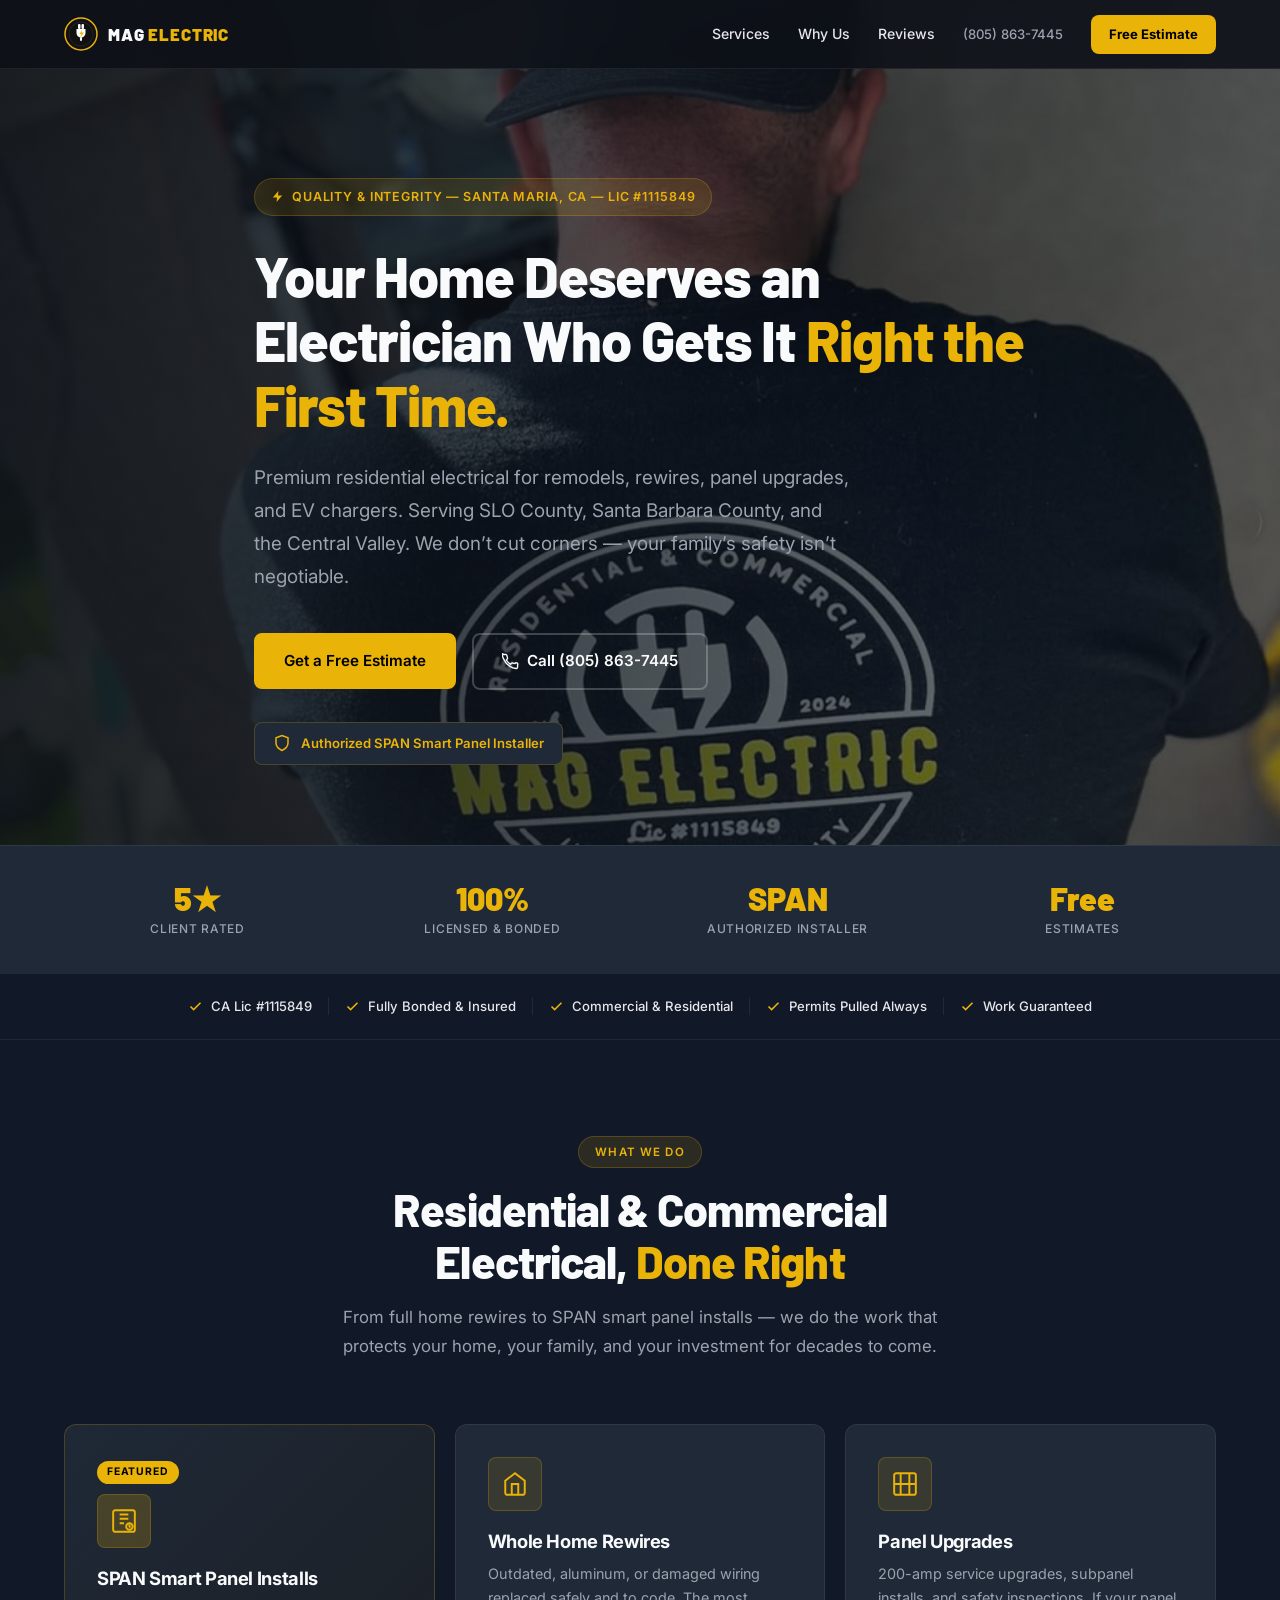
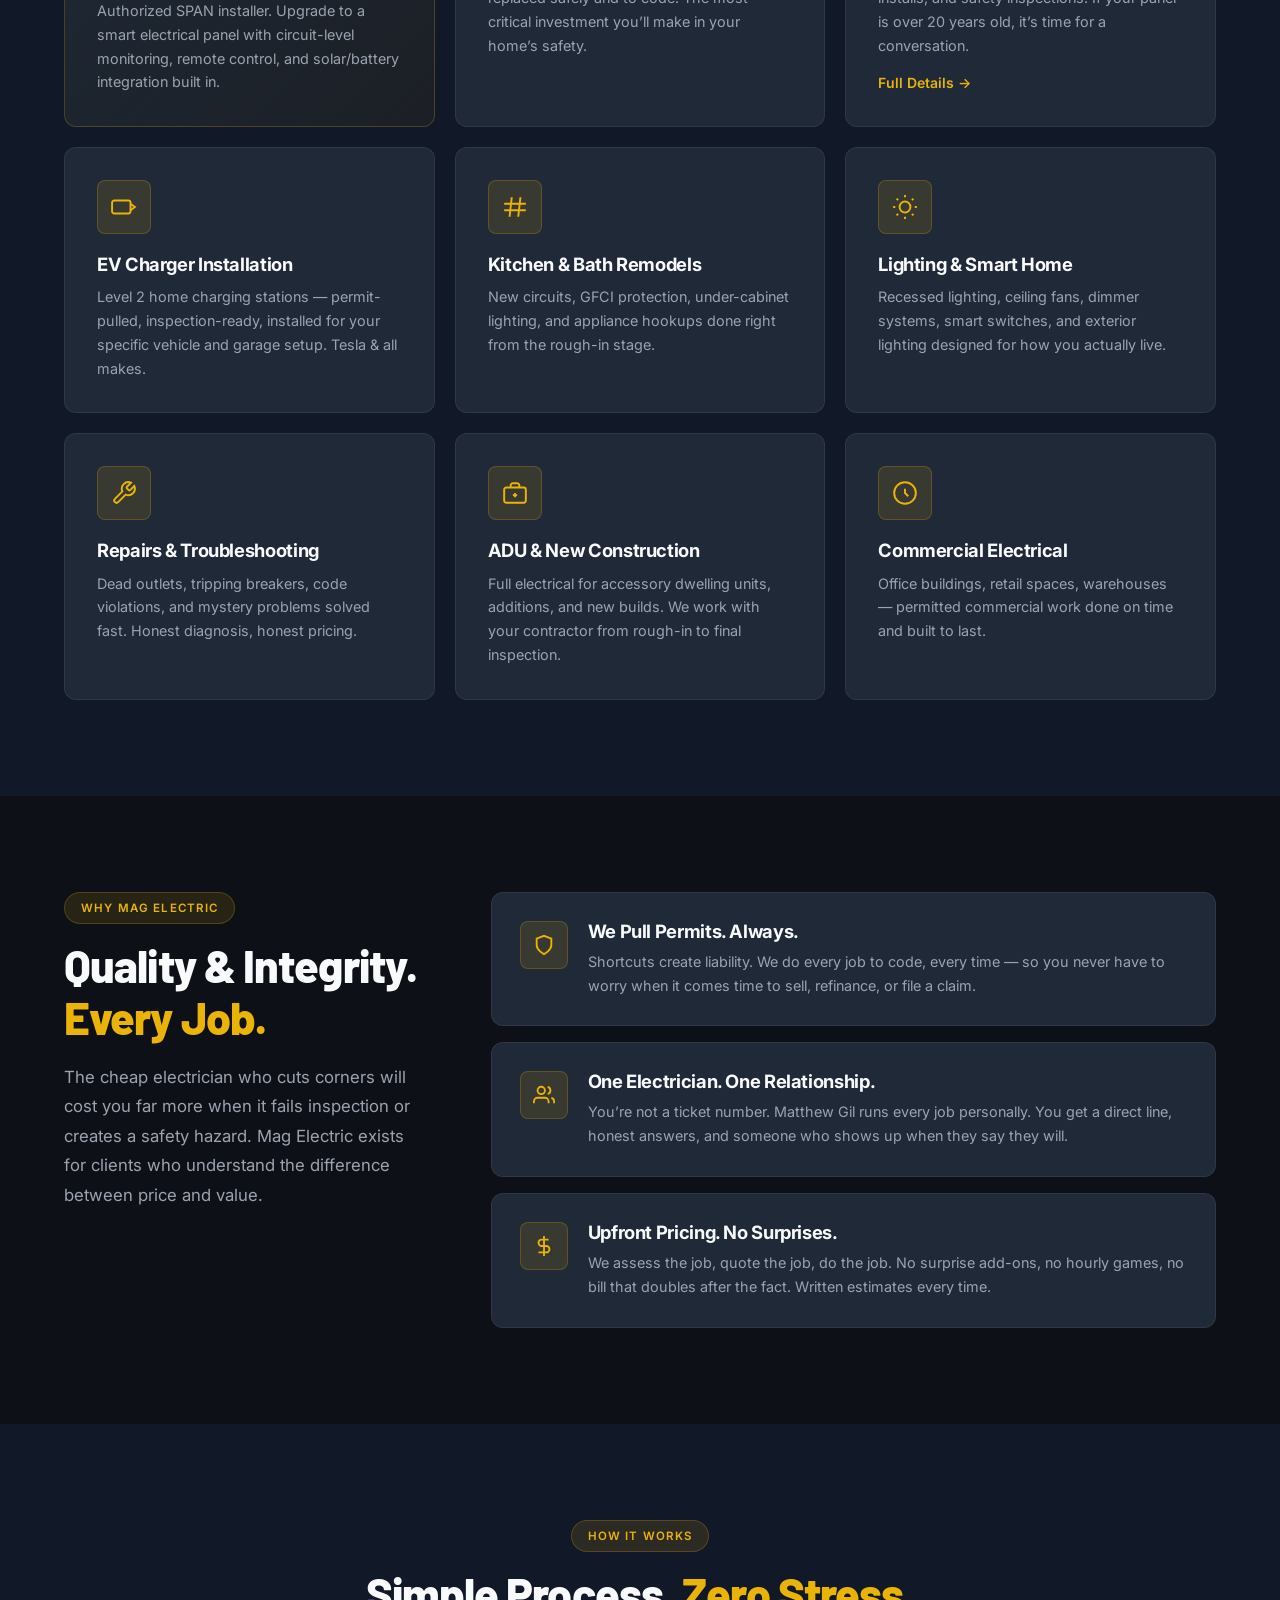
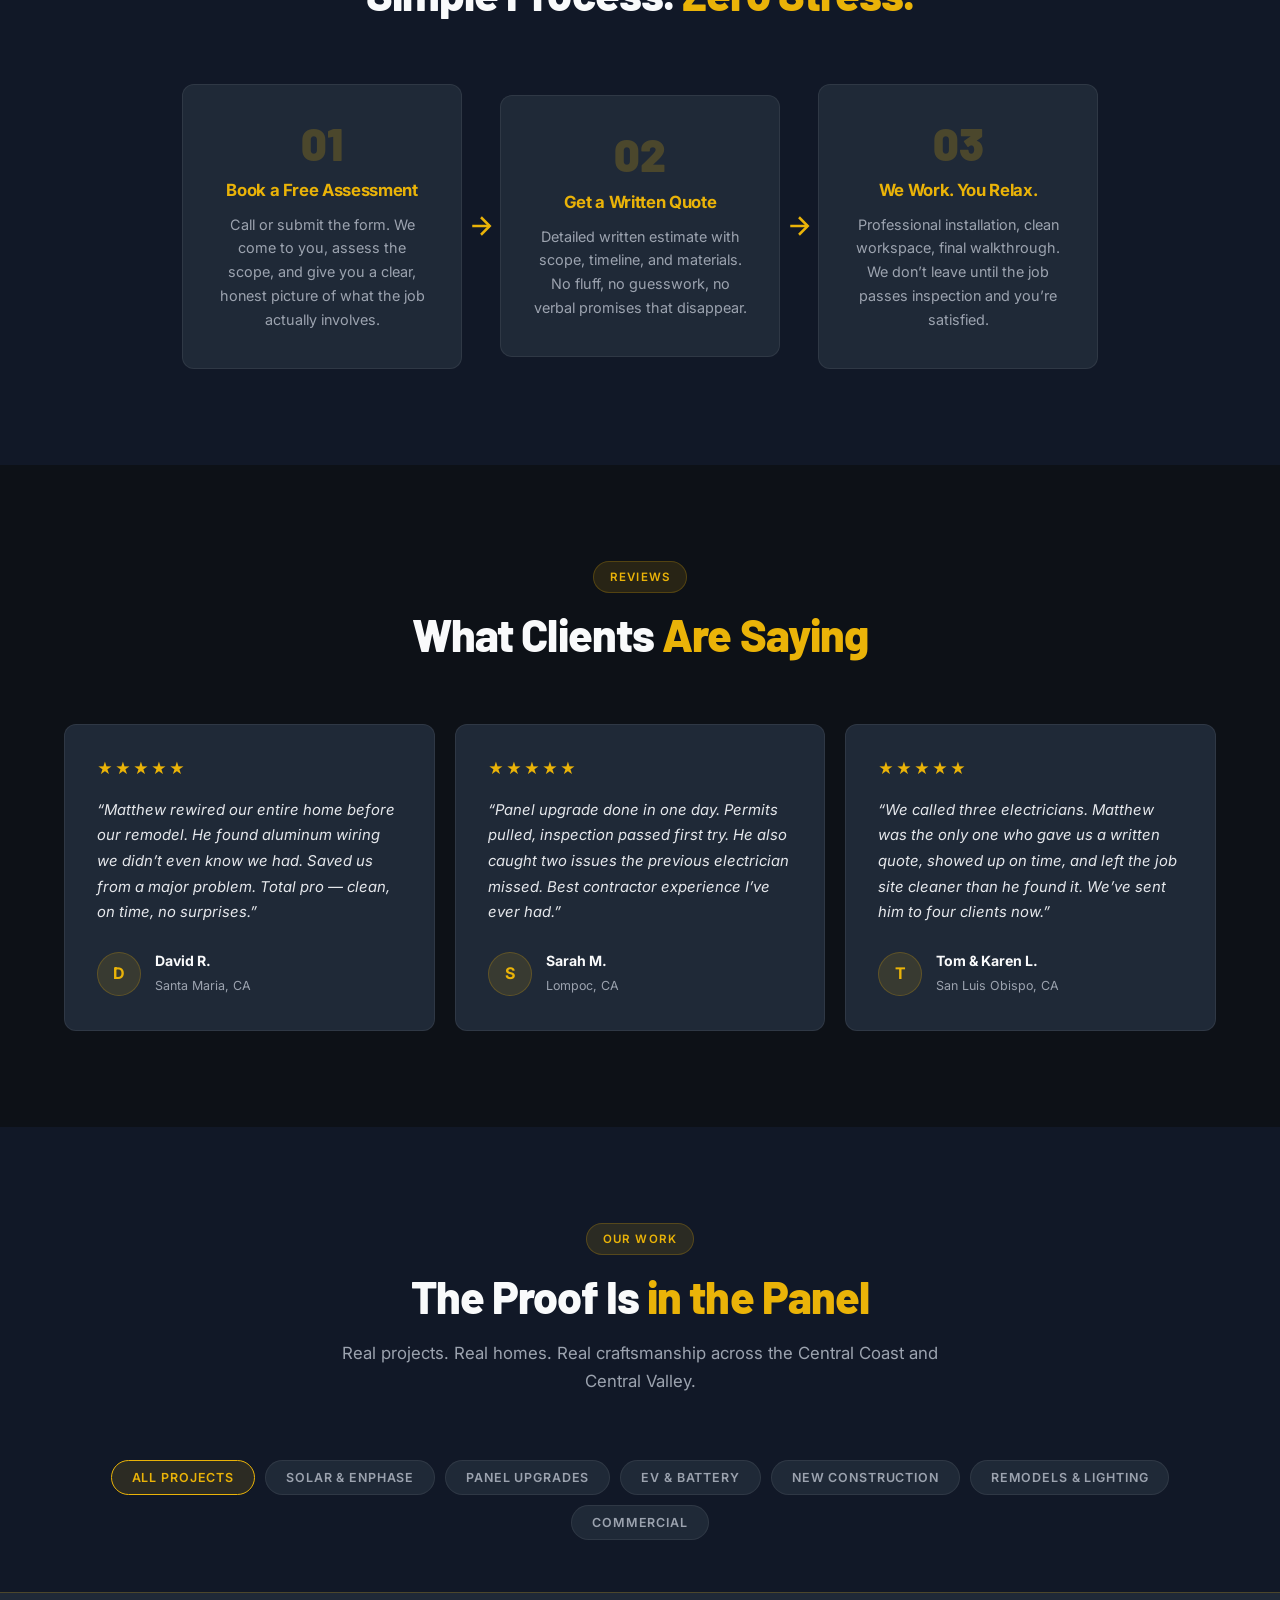
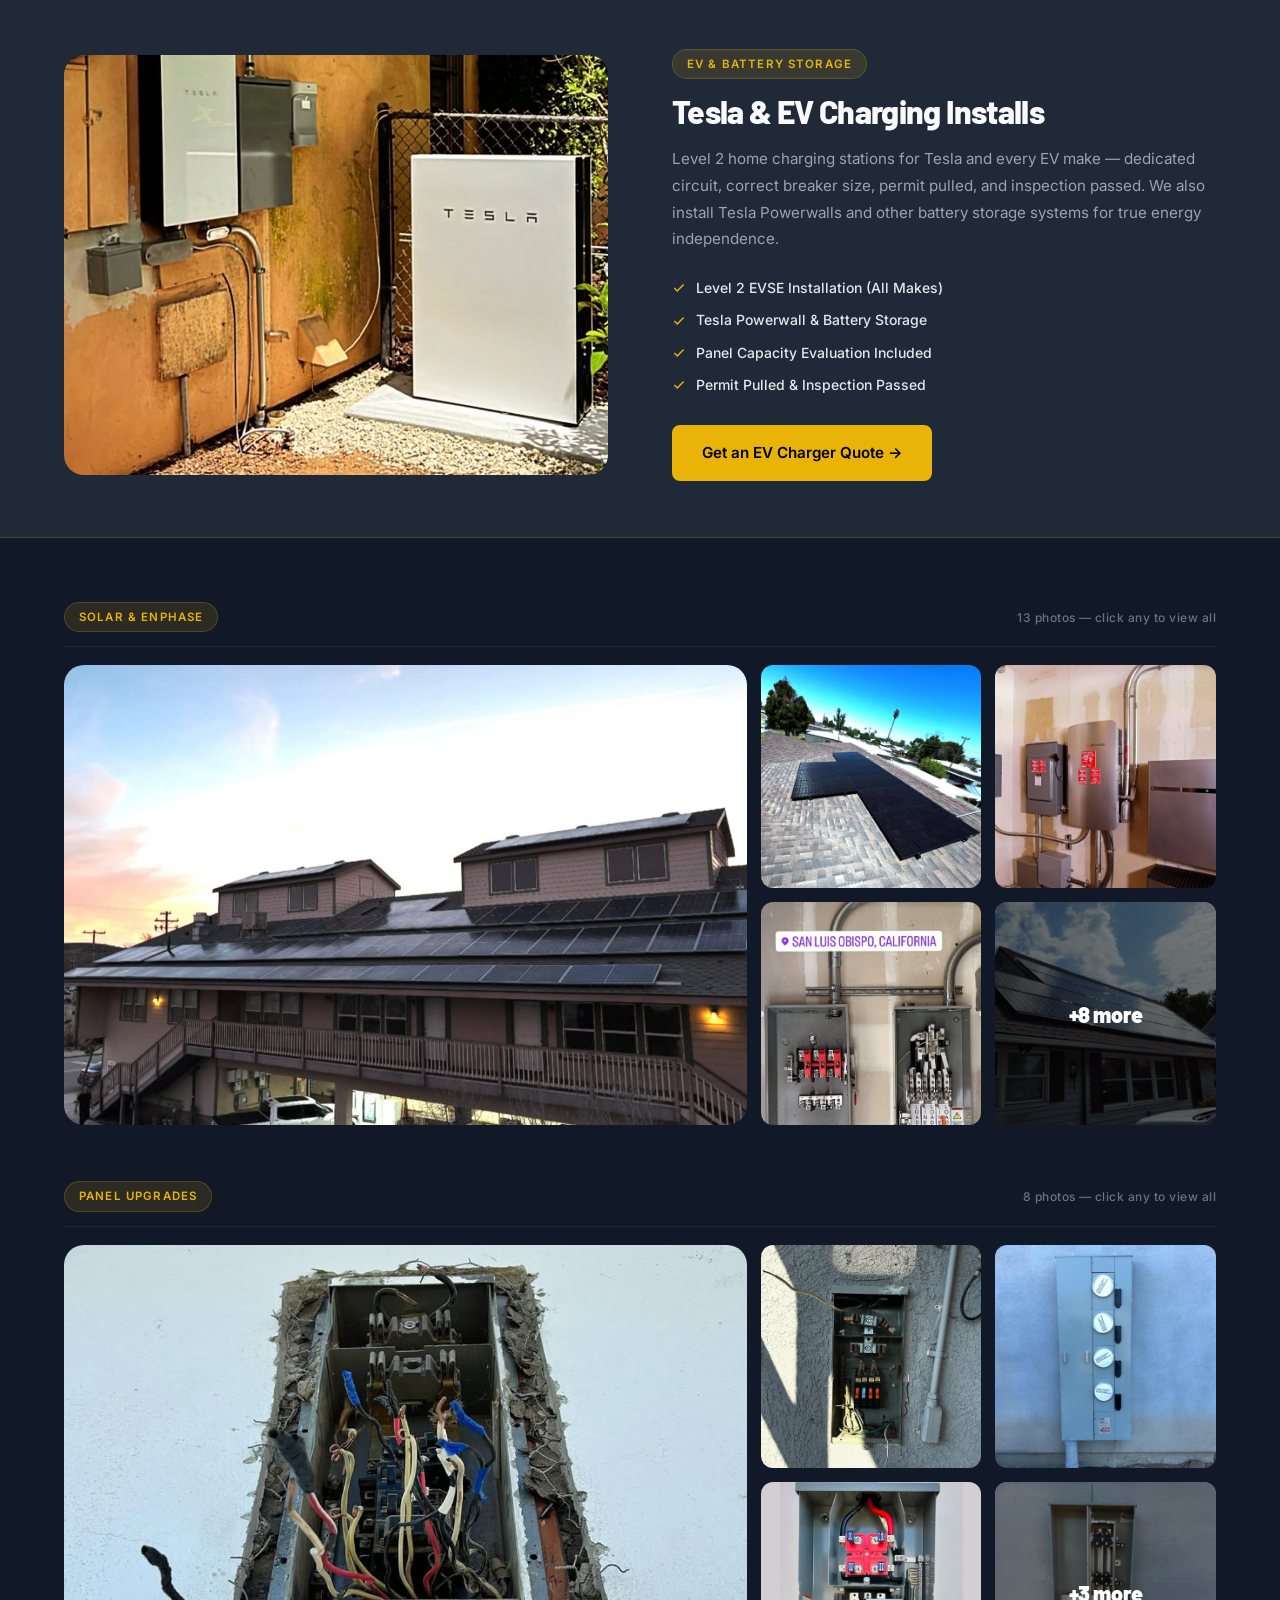
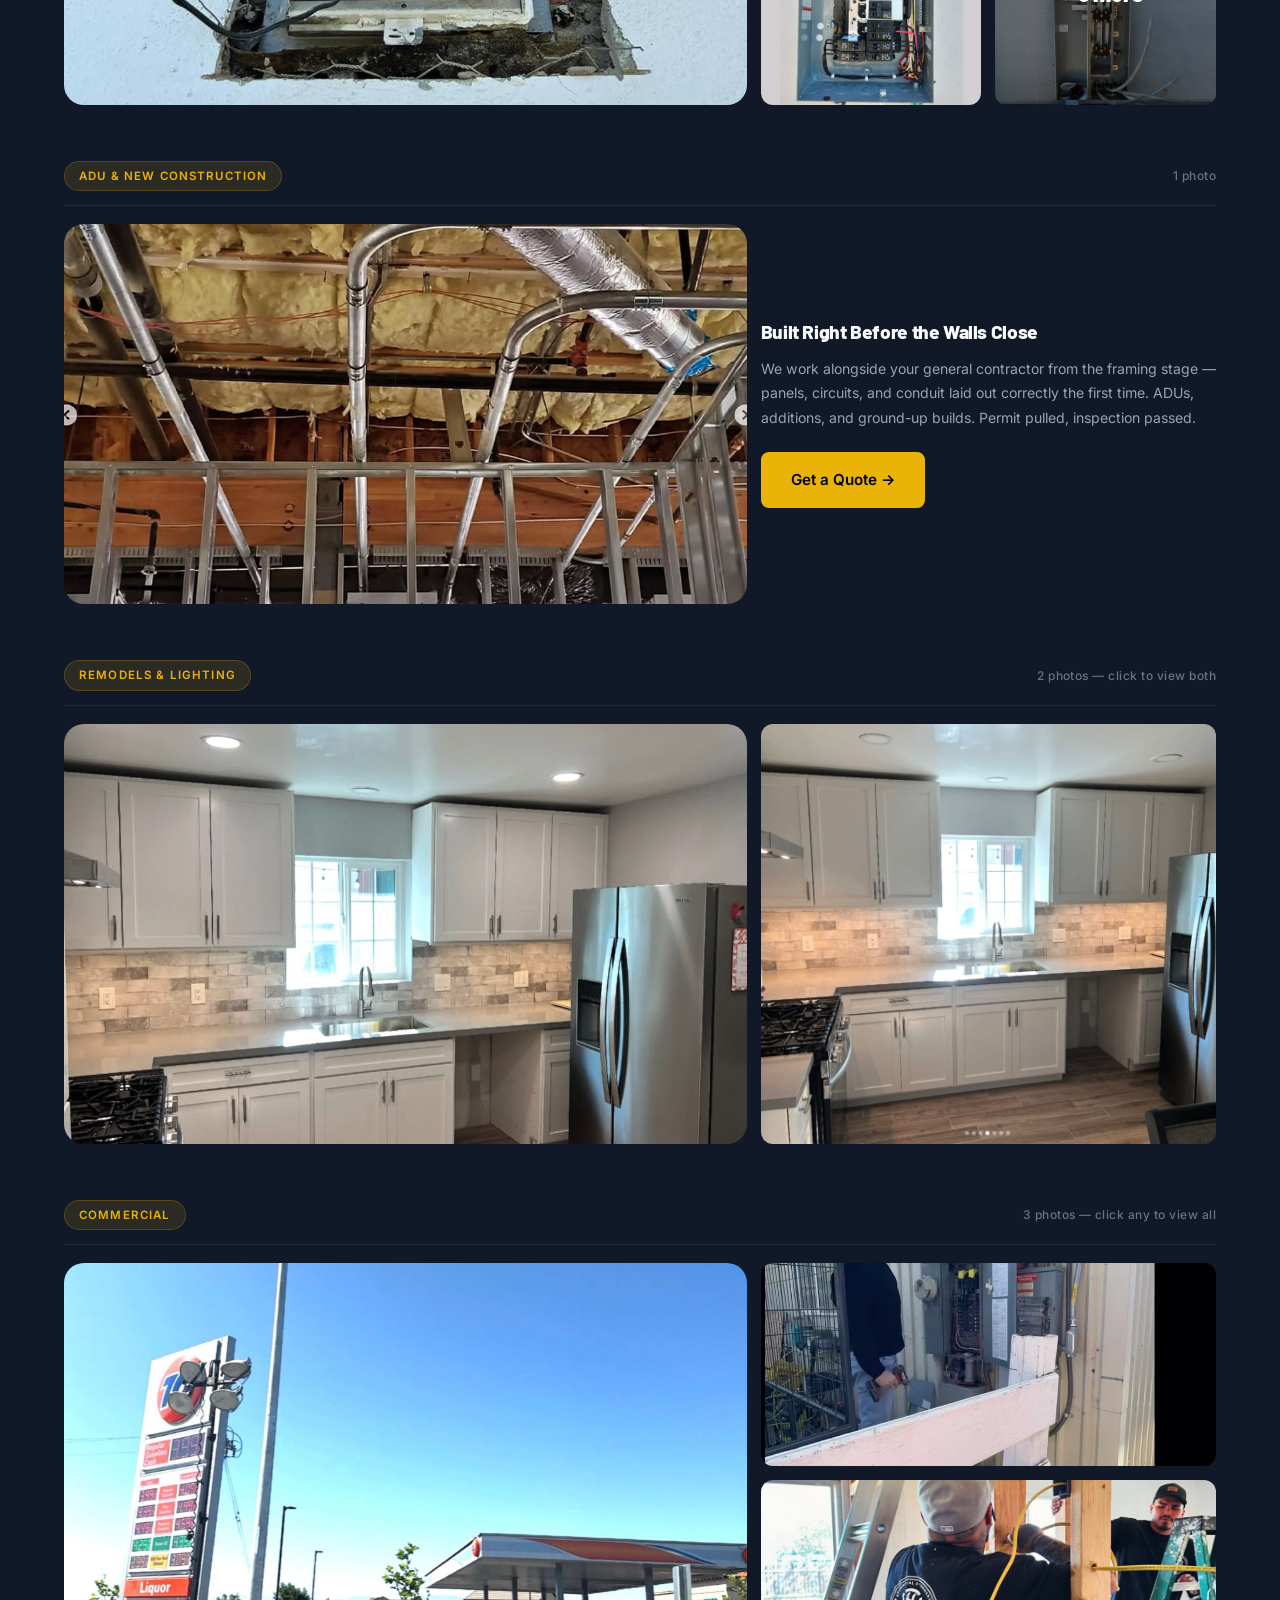
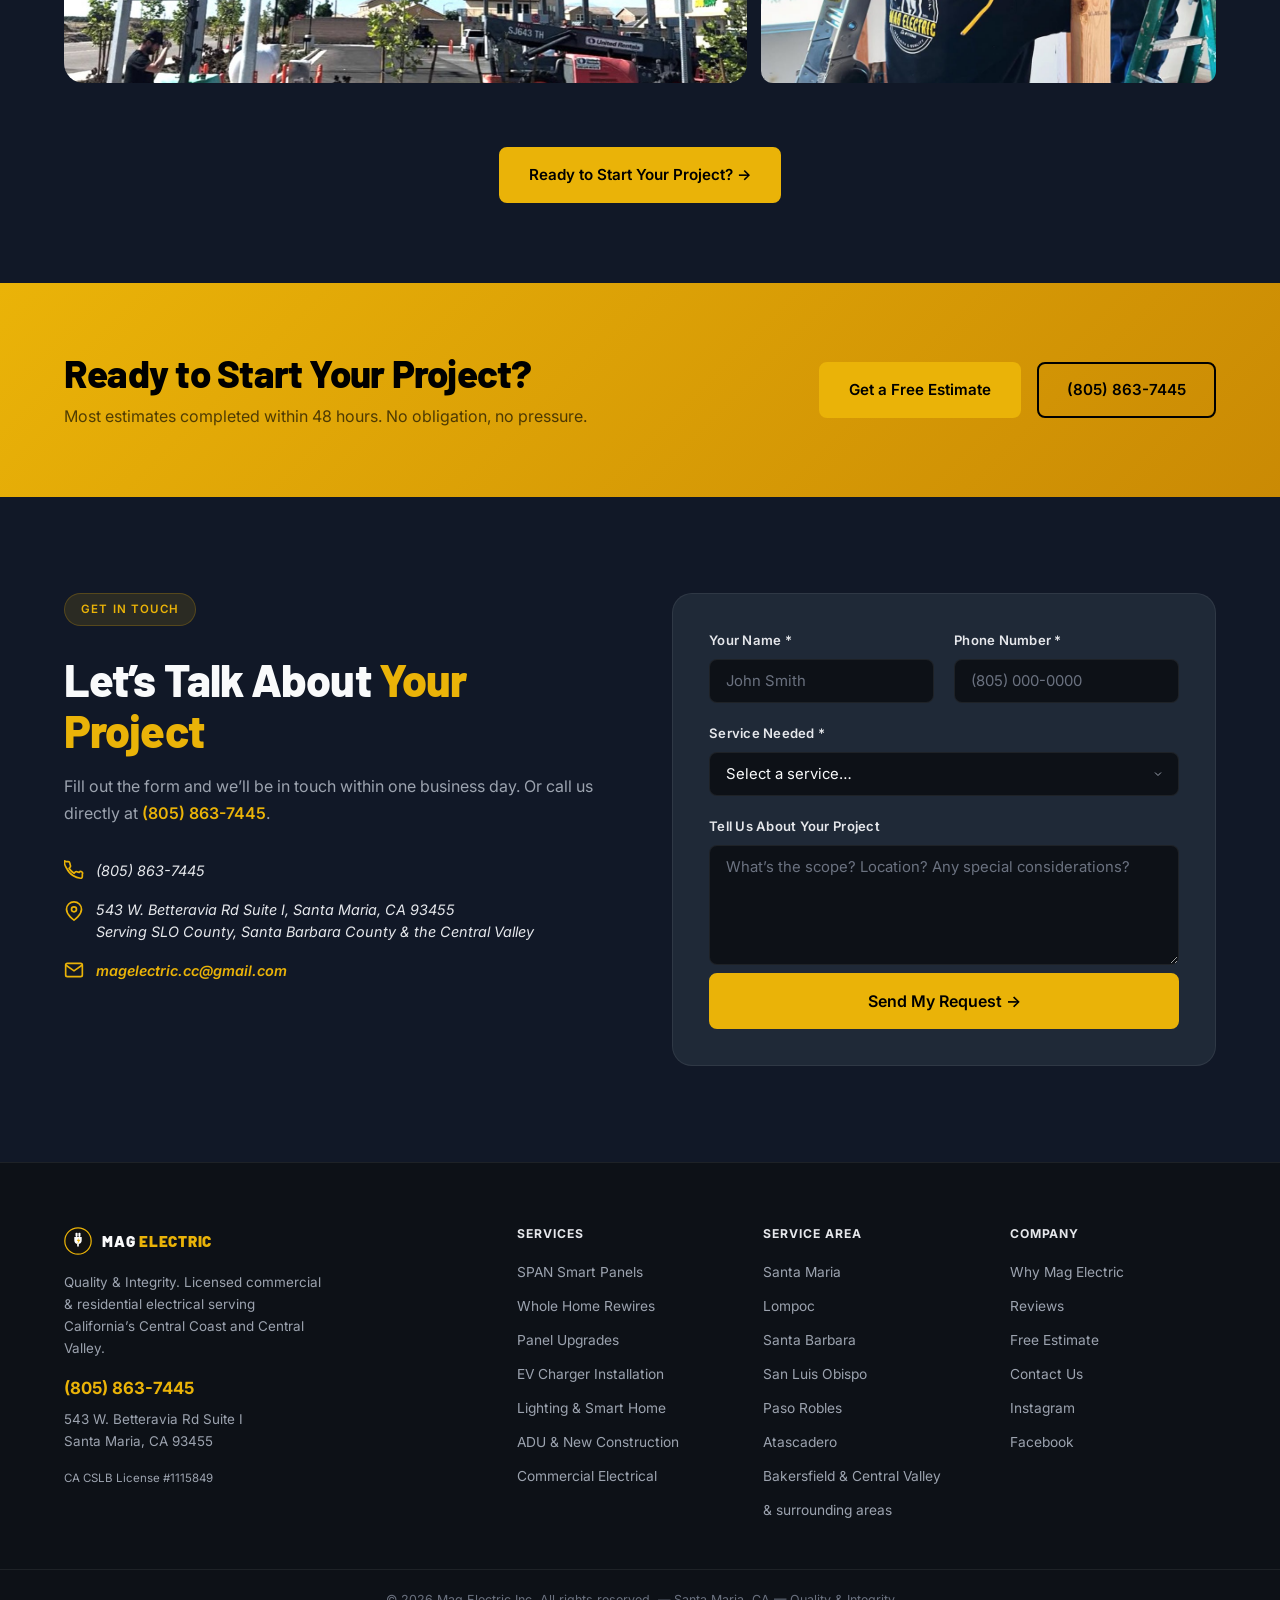
==== index.html @ 9535180c "Link Panel Upgrades card to landing page; add Facebook to footers and JSON-LD sameAs" ====
<!DOCTYPE html>
<html lang="en">
<head>
  <meta charset="UTF-8" />
  <meta name="viewport" content="width=device-width, initial-scale=1.0" />

  <!-- ═══════════════════════════════════════════════════
       PRIMARY SEO
  ════════════════════════════════════════════════════ -->
  <title>Electrician Santa Maria CA | Mag Electric Inc. &mdash; Panel Upgrades, EV Chargers &amp; Solar</title>
  <meta name="description" content="Mag Electric Inc. &mdash; Licensed electrician in Santa Maria, CA serving SLO County &amp; Santa Barbara County. Panel upgrades, EV charger installation, solar wiring, whole home rewires &amp; commercial electrical. CA Lic #1115849. Free estimates &mdash; call (805) 863-7445." />
  <meta name="keywords" content="electrician Santa Maria CA, panel upgrade Santa Maria, EV charger installation SLO County, solar electrician Central Coast, SPAN smart panel installer, licensed electrician Santa Barbara County, residential electrician Central Coast, commercial electrician Central Valley, whole home rewire, ADU electrician Santa Maria, Mag Electric Inc" />

  <!-- Canonical (update to your live domain once DNS is connected) -->
  <link rel="canonical" href="https://magelectricinc.com/" />

  <!-- ═══════════════════════════════════════════════════
       OPEN GRAPH  (Facebook, LinkedIn, iMessage previews)
  ════════════════════════════════════════════════════ -->
  <meta property="og:type"        content="website" />
  <meta property="og:url"         content="https://magelectricinc.com/" />
  <meta property="og:site_name"   content="Mag Electric Inc." />
  <meta property="og:title"       content="Electrician Santa Maria CA | Mag Electric Inc." />
  <meta property="og:description" content="Licensed electrician in Santa Maria, CA. Panel upgrades, EV chargers, solar wiring, whole home rewires &amp; commercial electrical. CA Lic #1115849. Free estimates. (805) 863-7445." />
  <meta property="og:image"       content="https://magelectricinc.com/images/solar_sunset_commercial.jpg" />

  <!-- ═══════════════════════════════════════════════════
       TWITTER CARD
  ════════════════════════════════════════════════════ -->
  <meta name="twitter:card"        content="summary_large_image" />
  <meta name="twitter:title"       content="Electrician Santa Maria CA | Mag Electric Inc." />
  <meta name="twitter:description" content="Licensed electrician in Santa Maria, CA. Panel upgrades, EV chargers, solar wiring &amp; more. CA Lic #1115849. Free estimates. (805) 863-7445." />
  <meta name="twitter:image"       content="https://magelectricinc.com/images/solar_sunset_commercial.jpg" />

  <!-- ═══════════════════════════════════════════════════
       GEO TARGETING  (local search signals)
  ════════════════════════════════════════════════════ -->
  <meta name="geo.region"    content="US-CA" />
  <meta name="geo.placename" content="Santa Maria, CA" />
  <meta name="geo.position"  content="34.9530;-120.4357" />
  <meta name="ICBM"          content="34.9530, -120.4357" />

  <!-- ═══════════════════════════════════════════════════
       FONTS & STYLES
  ════════════════════════════════════════════════════ -->
  <link rel="preconnect" href="https://fonts.googleapis.com" />
  <link rel="preconnect" href="https://fonts.gstatic.com" crossorigin />
  <link href="https://fonts.googleapis.com/css2?family=Inter:ital,wght@0,400;0,500;0,600;0,700;1,400&family=Barlow:wght@700;800;900&display=swap" rel="stylesheet" />
  <link rel="stylesheet" href="css/styles.css" />

  <!-- ═══════════════════════════════════════════════════
       LOCAL BUSINESS STRUCTURED DATA  (JSON-LD)
  ════════════════════════════════════════════════════ -->
  <script type="application/ld+json">
  {
    "@context": "https://schema.org",
    "@type": "ElectricalContractor",
    "name": "Mag Electric Inc.",
    "alternateName": "MAG Electric",
    "url": "https://magelectricinc.com",
    "image": "https://magelectricinc.com/images/solar_sunset_commercial.jpg",
    "description": "Licensed residential and commercial electrician serving Santa Maria, SLO County, Santa Barbara County, and the Central Valley. Specializing in panel upgrades, EV charger installation, solar panel wiring, whole home rewires, SPAN smart panel installs, and commercial electrical.",
    "telephone": "+18058637445",
    "email": "magelectric.cc@gmail.com",
    "address": {
      "@type": "PostalAddress",
      "streetAddress": "543 W. Betteravia Rd Suite I",
      "addressLocality": "Santa Maria",
      "addressRegion": "CA",
      "postalCode": "93455",
      "addressCountry": "US"
    },
    "geo": {
      "@type": "GeoCoordinates",
      "latitude": 34.9530,
      "longitude": -120.4357
    },
    "areaServed": [
      {"@type": "City", "name": "Santa Maria"},
      {"@type": "City", "name": "Lompoc"},
      {"@type": "City", "name": "Santa Barbara"},
      {"@type": "City", "name": "San Luis Obispo"},
      {"@type": "City", "name": "Paso Robles"},
      {"@type": "City", "name": "Atascadero"},
      {"@type": "City", "name": "Bakersfield"},
      {"@type": "AdministrativeArea", "name": "San Luis Obispo County"},
      {"@type": "AdministrativeArea", "name": "Santa Barbara County"},
      {"@type": "AdministrativeArea", "name": "Central Valley, California"}
    ],
    "hasOfferCatalog": {
      "@type": "OfferCatalog",
      "name": "Electrical Services",
      "itemListElement": [
        {"@type": "Offer", "itemOffered": {"@type": "Service", "name": "SPAN Smart Panel Installation", "description": "Authorized SPAN installer. Smart electrical panels with circuit-level monitoring, remote control, and solar/battery integration."}},
        {"@type": "Offer", "itemOffered": {"@type": "Service", "name": "Whole Home Rewire", "description": "Complete residential rewiring including aluminum wiring replacement, updated to current NEC code."}},
        {"@type": "Offer", "itemOffered": {"@type": "Service", "name": "Electrical Panel Upgrade", "description": "200-amp service upgrades, subpanel installations, and electrical safety inspections."}},
        {"@type": "Offer", "itemOffered": {"@type": "Service", "name": "EV Charger Installation", "description": "Level 2 home EV charging station installation for Tesla, Ford, GM, Rivian and all electric vehicle makes. Permit pulled and inspection passed."}},
        {"@type": "Offer", "itemOffered": {"@type": "Service", "name": "Solar Panel Electrical Wiring", "description": "Electrical wiring and interconnection for solar panel systems including Enphase microinverter and grid-tie systems."}},
        {"@type": "Offer", "itemOffered": {"@type": "Service", "name": "Kitchen and Bathroom Electrical Remodel", "description": "New circuits, GFCI protection, under-cabinet lighting and appliance hookups for kitchen and bath remodels."}},
        {"@type": "Offer", "itemOffered": {"@type": "Service", "name": "Lighting and Smart Home Installation", "description": "Recessed lighting, ceiling fans, dimmer systems, smart switches and exterior lighting."}},
        {"@type": "Offer", "itemOffered": {"@type": "Service", "name": "ADU and New Construction Electrical", "description": "Full electrical for accessory dwelling units, additions, and new builds from rough-in to final inspection."}},
        {"@type": "Offer", "itemOffered": {"@type": "Service", "name": "Commercial Electrical", "description": "Office buildings, retail spaces, gas stations and warehouses — permitted commercial electrical work on time and to code."}},
        {"@type": "Offer", "itemOffered": {"@type": "Service", "name": "Electrical Repairs and Troubleshooting", "description": "Dead outlets, tripping breakers, code violations and electrical problems diagnosed and resolved."}}
      ]
    },
    "sameAs": [
      "https://www.instagram.com/mag_electric_/",
      "https://www.facebook.com/profile.php?id=61578703290723"
    ],
    "priceRange": "$$",
    "openingHoursSpecification": [
      {
        "@type": "OpeningHoursSpecification",
        "dayOfWeek": ["Monday", "Tuesday", "Wednesday", "Thursday", "Friday"],
        "opens": "07:00",
        "closes": "18:00"
      }
    ]
  }
  </script>
</head>
<body>

  <!-- NAVIGATION -->
  <nav class="nav" id="nav">
    <div class="nav-inner container">
      <a href="/" class="logo" aria-label="Mag Electric Home">
        <svg width="34" height="34" viewBox="0 0 34 34" fill="none" aria-hidden="true">
          <circle cx="17" cy="17" r="16" fill="#111" stroke="#EAB308" stroke-width="1.5"/>
          <circle cx="17" cy="17" r="12" fill="none" stroke="rgba(255,255,255,0.15)" stroke-width="0.5"/>
          <rect x="14" y="7" width="2.5" height="5" rx="1" fill="white"/>
          <rect x="17.5" y="7" width="2.5" height="5" rx="1" fill="white"/>
          <path d="M12.5 12 H21.5 V16 A4.5 4.5 0 0 1 12.5 16 Z" fill="white"/>
          <rect x="16" y="20" width="2" height="4" rx="1" fill="white"/>
          <path d="M18 13 L15.5 17 H17.5 L16 21 L20 15.5 H17.5 Z" fill="#EAB308"/>
        </svg>
        <span>MAG <em>ELECTRIC</em></span>
      </a>
      <div class="nav-links" id="navLinks">
        <a href="#services">Services</a>
        <a href="#why-us">Why Us</a>
        <a href="#reviews">Reviews</a>
        <a href="tel:8058637445" class="nav-phone">(805) 863-7445</a>
        <a href="#estimate" class="nav-cta">Free Estimate</a>
      </div>
      <button class="menu-toggle" id="menuToggle" aria-label="Toggle menu" aria-expanded="false">
        <span></span><span></span><span></span>
      </button>
    </div>
    <div class="mobile-menu" id="mobileMenu" aria-hidden="true">
      <a href="#services" class="mobile-link">Services</a>
      <a href="#why-us" class="mobile-link">Why Us</a>
      <a href="#reviews" class="mobile-link">Reviews</a>
      <a href="#estimate" class="mobile-link">Free Estimate</a>
      <a href="tel:8058637445" class="mobile-phone">
        <svg width="16" height="16" viewBox="0 0 24 24" fill="none" stroke="currentColor" stroke-width="2"><path d="M22 16.92v3a2 2 0 01-2.18 2 19.79 19.79 0 01-8.63-3.07A19.5 19.5 0 013.07 9.81a19.79 19.79 0 01-3.07-8.63A2 2 0 012 2h3a2 2 0 012 1.72c.127.96.361 1.903.7 2.81a2 2 0 01-.45 2.11L6.09 9.91a16 16 0 006 6l1.27-1.27a2 2 0 012.11-.45c.907.339 1.85.573 2.81.7A2 2 0 0122 16.92z"/></svg>
        (805) 863-7445
      </a>
    </div>
  </nav>

  <!-- HERO -->
  <section class="hero has-photo" id="home">
    <div class="hero-photo" style="opacity:1"></div>
    <div class="hero-overlay"></div>
    <div class="container hero-content">
      <div class="hero-badge">
        <svg width="13" height="13" viewBox="0 0 28 28" fill="none"><path d="M16 2L4 16H13L12 26L24 12H15L16 2Z" fill="#EAB308"/></svg>
        Quality &amp; Integrity &mdash; Santa Maria, CA &mdash; Lic #1115849
      </div>
      <h1>Your Home Deserves an Electrician Who Gets It <span class="highlight">Right the First Time.</span></h1>
      <p class="hero-sub">Premium residential electrical for remodels, rewires, panel upgrades, and EV chargers. Serving SLO County, Santa Barbara County, and the Central Valley. We don&rsquo;t cut corners &mdash; your family&rsquo;s safety isn&rsquo;t negotiable.</p>
      <div class="hero-actions">
        <a href="#estimate" class="btn btn-primary">Get a Free Estimate</a>
        <a href="tel:8058637445" class="btn btn-ghost">
          <svg width="17" height="17" viewBox="0 0 24 24" fill="none" stroke="currentColor" stroke-width="2"><path d="M22 16.92v3a2 2 0 01-2.18 2 19.79 19.79 0 01-8.63-3.07A19.5 19.5 0 013.07 9.81a19.79 19.79 0 01-3.07-8.63A2 2 0 012 2h3a2 2 0 012 1.72c.127.96.361 1.903.7 2.81a2 2 0 01-.45 2.11L6.09 9.91a16 16 0 006 6l1.27-1.27a2 2 0 012.11-.45c.907.339 1.85.573 2.81.7A2 2 0 0122 16.92z"/></svg>
          Call (805) 863-7445
        </a>
      </div>
      <div class="span-badge">
        <svg width="18" height="18" viewBox="0 0 24 24" fill="none" stroke="currentColor" stroke-width="2"><path d="M12 22s8-4 8-10V5l-8-3-8 3v7c0 6 8 10 8 10z"/></svg>
        Authorized SPAN Smart Panel Installer
      </div>
    </div>
    <div class="hero-stats">
      <div class="container">
        <div class="stats-grid">
          <div class="stat"><span class="stat-num">5&#9733;</span><span class="stat-label">Client Rated</span></div>
          <div class="stat"><span class="stat-num">100%</span><span class="stat-label">Licensed &amp; Bonded</span></div>
          <div class="stat"><span class="stat-num">SPAN</span><span class="stat-label">Authorized Installer</span></div>
          <div class="stat"><span class="stat-num">Free</span><span class="stat-label">Estimates</span></div>
        </div>
      </div>
    </div>
  </section>

  <!-- TRUST BAR -->
  <section class="trust-bar" aria-label="Trust signals">
    <div class="container trust-inner">
      <div class="trust-item"><svg width="15" height="15" viewBox="0 0 24 24" fill="none" stroke="#EAB308" stroke-width="2.5"><polyline points="20 6 9 17 4 12"/></svg>CA Lic #1115849</div>
      <div class="trust-div" aria-hidden="true"></div>
      <div class="trust-item"><svg width="15" height="15" viewBox="0 0 24 24" fill="none" stroke="#EAB308" stroke-width="2.5"><polyline points="20 6 9 17 4 12"/></svg>Fully Bonded &amp; Insured</div>
      <div class="trust-div" aria-hidden="true"></div>
      <div class="trust-item"><svg width="15" height="15" viewBox="0 0 24 24" fill="none" stroke="#EAB308" stroke-width="2.5"><polyline points="20 6 9 17 4 12"/></svg>Commercial &amp; Residential</div>
      <div class="trust-div" aria-hidden="true"></div>
      <div class="trust-item"><svg width="15" height="15" viewBox="0 0 24 24" fill="none" stroke="#EAB308" stroke-width="2.5"><polyline points="20 6 9 17 4 12"/></svg>Permits Pulled Always</div>
      <div class="trust-div" aria-hidden="true"></div>
      <div class="trust-item"><svg width="15" height="15" viewBox="0 0 24 24" fill="none" stroke="#EAB308" stroke-width="2.5"><polyline points="20 6 9 17 4 12"/></svg>Work Guaranteed</div>
    </div>
  </section>

  <!-- SERVICES -->
  <section class="services section" id="services">
    <div class="container">
      <div class="section-header">
        <span class="section-tag">What We Do</span>
        <h2>Residential &amp; Commercial Electrical, <span class="highlight">Done Right</span></h2>
        <p>From full home rewires to SPAN smart panel installs &mdash; we do the work that protects your home, your family, and your investment for decades to come.</p>
      </div>
      <div class="services-grid">
        <div class="service-card featured">
          <div class="service-badge">Featured</div>
          <div class="service-icon"><svg width="26" height="26" viewBox="0 0 24 24" fill="none" stroke="currentColor" stroke-width="1.8"><rect x="2" y="2" width="20" height="20" rx="2"/><path d="M8 6h8M8 10h8M8 14h4"/><circle cx="17" cy="17" r="3"/><path d="M17 15v2l1 1"/></svg></div>
          <h3>SPAN Smart Panel Installs</h3>
          <p>Authorized SPAN installer. Upgrade to a smart electrical panel with circuit-level monitoring, remote control, and solar/battery integration built in.</p>
        </div>
        <div class="service-card">
          <div class="service-icon"><svg width="26" height="26" viewBox="0 0 24 24" fill="none" stroke="currentColor" stroke-width="1.8"><path d="M3 9l9-7 9 7v11a2 2 0 01-2 2H5a2 2 0 01-2-2z"/><polyline points="9 22 9 12 15 12 15 22"/></svg></div>
          <h3>Whole Home Rewires</h3>
          <p>Outdated, aluminum, or damaged wiring replaced safely and to code. The most critical investment you&rsquo;ll make in your home&rsquo;s safety.</p>
        </div>
        <!-- Panel Upgrades — links to dedicated landing page -->
        <a href="panel-upgrades.html" class="service-card" style="text-decoration:none;color:inherit;display:flex;flex-direction:column;">
          <div class="service-icon"><svg width="26" height="26" viewBox="0 0 24 24" fill="none" stroke="currentColor" stroke-width="1.8"><rect x="2" y="2" width="20" height="20" rx="2"/><line x1="8" y1="2" x2="8" y2="22"/><line x1="16" y1="2" x2="16" y2="22"/><line x1="2" y1="12" x2="22" y2="12"/></svg></div>
          <h3>Panel Upgrades</h3>
          <p>200-amp service upgrades, subpanel installs, and safety inspections. If your panel is over 20 years old, it&rsquo;s time for a conversation.</p>
          <span style="margin-top:auto;padding-top:14px;color:#EAB308;font-size:.875rem;font-weight:600;">Full Details &rarr;</span>
        </a>
        <div class="service-card">
          <div class="service-icon"><svg width="26" height="26" viewBox="0 0 24 24" fill="none" stroke="currentColor" stroke-width="1.8"><rect x="1" y="6" width="17" height="12" rx="2" ry="2"/><polyline points="18 9 22 12 18 15"/></svg></div>
          <h3>EV Charger Installation</h3>
          <p>Level 2 home charging stations &mdash; permit-pulled, inspection-ready, installed for your specific vehicle and garage setup. Tesla &amp; all makes.</p>
        </div>
        <div class="service-card">
          <div class="service-icon"><svg width="26" height="26" viewBox="0 0 24 24" fill="none" stroke="currentColor" stroke-width="1.8"><path d="M2 9h20M2 15h20M9 3L7 21M17 3l-2 18"/></svg></div>
          <h3>Kitchen &amp; Bath Remodels</h3>
          <p>New circuits, GFCI protection, under-cabinet lighting, and appliance hookups done right from the rough-in stage.</p>
        </div>
        <div class="service-card">
          <div class="service-icon"><svg width="26" height="26" viewBox="0 0 24 24" fill="none" stroke="currentColor" stroke-width="1.8"><circle cx="12" cy="12" r="5"/><line x1="12" y1="1" x2="12" y2="3"/><line x1="12" y1="21" x2="12" y2="23"/><line x1="4.22" y1="4.22" x2="5.64" y2="5.64"/><line x1="18.36" y1="18.36" x2="19.78" y2="19.78"/><line x1="1" y1="12" x2="3" y2="12"/><line x1="21" y1="12" x2="23" y2="12"/><line x1="4.22" y1="19.78" x2="5.64" y2="18.36"/><line x1="18.36" y1="5.64" x2="19.78" y2="4.22"/></svg></div>
          <h3>Lighting &amp; Smart Home</h3>
          <p>Recessed lighting, ceiling fans, dimmer systems, smart switches, and exterior lighting designed for how you actually live.</p>
        </div>
        <div class="service-card">
          <div class="service-icon"><svg width="26" height="26" viewBox="0 0 24 24" fill="none" stroke="currentColor" stroke-width="1.8"><path d="M14.7 6.3a1 1 0 000 1.4l1.6 1.6a1 1 0 001.4 0l3.77-3.77a6 6 0 01-7.94 7.94l-6.91 6.91a2.12 2.12 0 01-3-3l6.91-6.91a6 6 0 017.94-7.94l-3.76 3.76z"/></svg></div>
          <h3>Repairs &amp; Troubleshooting</h3>
          <p>Dead outlets, tripping breakers, code violations, and mystery problems solved fast. Honest diagnosis, honest pricing.</p>
        </div>
        <div class="service-card">
          <div class="service-icon"><svg width="26" height="26" viewBox="0 0 24 24" fill="none" stroke="currentColor" stroke-width="1.8"><rect x="2" y="7" width="20" height="14" rx="2"/><path d="M16 7V5a2 2 0 00-2-2h-4a2 2 0 00-2 2v2"/><line x1="12" y1="12" x2="12" y2="16"/><line x1="10" y1="14" x2="14" y2="14"/></svg></div>
          <h3>ADU &amp; New Construction</h3>
          <p>Full electrical for accessory dwelling units, additions, and new builds. We work with your contractor from rough-in to final inspection.</p>
        </div>
        <div class="service-card">
          <div class="service-icon"><svg width="26" height="26" viewBox="0 0 24 24" fill="none" stroke="currentColor" stroke-width="1.8"><circle cx="12" cy="12" r="10"/><path d="M12 8v4l3 3"/></svg></div>
          <h3>Commercial Electrical</h3>
          <p>Office buildings, retail spaces, warehouses &mdash; permitted commercial work done on time and built to last.</p>
        </div>
      </div>
    </div>
  </section>

  <!-- WHY MAG ELECTRIC -->
  <section class="why-us section" id="why-us">
    <div class="container">
      <div class="why-layout">
        <div class="why-left">
          <span class="section-tag">Why Mag Electric</span>
          <h2>Quality &amp; Integrity. <span class="highlight">Every Job.</span></h2>
          <p class="why-intro">The cheap electrician who cuts corners will cost you far more when it fails inspection or creates a safety hazard. Mag Electric exists for clients who understand the difference between price and value.</p>
        </div>
        <div class="why-right">
          <div class="why-point">
            <div class="why-icon"><svg width="22" height="22" viewBox="0 0 24 24" fill="none" stroke="currentColor" stroke-width="2"><path d="M12 22s8-4 8-10V5l-8-3-8 3v7c0 6 8 10 8 10z"/></svg></div>
            <div class="why-text"><h3>We Pull Permits. Always.</h3><p>Shortcuts create liability. We do every job to code, every time &mdash; so you never have to worry when it comes time to sell, refinance, or file a claim.</p></div>
          </div>
          <div class="why-point">
            <div class="why-icon"><svg width="22" height="22" viewBox="0 0 24 24" fill="none" stroke="currentColor" stroke-width="2"><path d="M17 21v-2a4 4 0 00-4-4H5a4 4 0 00-4 4v2"/><circle cx="9" cy="7" r="4"/><path d="M23 21v-2a4 4 0 00-3-3.87"/><path d="M16 3.13a4 4 0 010 7.75"/></svg></div>
            <div class="why-text"><h3>One Electrician. One Relationship.</h3><p>You&rsquo;re not a ticket number. Matthew Gil runs every job personally. You get a direct line, honest answers, and someone who shows up when they say they will.</p></div>
          </div>
          <div class="why-point">
            <div class="why-icon"><svg width="22" height="22" viewBox="0 0 24 24" fill="none" stroke="currentColor" stroke-width="2"><line x1="12" y1="1" x2="12" y2="23"/><path d="M17 5H9.5a3.5 3.5 0 000 7h5a3.5 3.5 0 010 7H6"/></svg></div>
            <div class="why-text"><h3>Upfront Pricing. No Surprises.</h3><p>We assess the job, quote the job, do the job. No surprise add-ons, no hourly games, no bill that doubles after the fact. Written estimates every time.</p></div>
          </div>
        </div>
      </div>
    </div>
  </section>

  <!-- HOW IT WORKS -->
  <section class="process section">
    <div class="container">
      <div class="section-header">
        <span class="section-tag">How It Works</span>
        <h2>Simple Process. <span class="highlight">Zero Stress.</span></h2>
      </div>
      <div class="process-steps">
        <div class="process-step"><div class="step-num">01</div><h3>Book a Free Assessment</h3><p>Call or submit the form. We come to you, assess the scope, and give you a clear, honest picture of what the job actually involves.</p></div>
        <div class="process-arrow" aria-hidden="true"><svg width="30" height="30" viewBox="0 0 24 24" fill="none" stroke="#EAB308" stroke-width="2"><line x1="5" y1="12" x2="19" y2="12"/><polyline points="12 5 19 12 12 19"/></svg></div>
        <div class="process-step"><div class="step-num">02</div><h3>Get a Written Quote</h3><p>Detailed written estimate with scope, timeline, and materials. No fluff, no guesswork, no verbal promises that disappear.</p></div>
        <div class="process-arrow" aria-hidden="true"><svg width="30" height="30" viewBox="0 0 24 24" fill="none" stroke="#EAB308" stroke-width="2"><line x1="5" y1="12" x2="19" y2="12"/><polyline points="12 5 19 12 12 19"/></svg></div>
        <div class="process-step"><div class="step-num">03</div><h3>We Work. You Relax.</h3><p>Professional installation, clean workspace, final walkthrough. We don&rsquo;t leave until the job passes inspection and you&rsquo;re satisfied.</p></div>
      </div>
    </div>
  </section>

  <!-- TESTIMONIALS -->
  <section class="testimonials section" id="reviews">
    <div class="container">
      <div class="section-header">
        <span class="section-tag">Reviews</span>
        <h2>What Clients <span class="highlight">Are Saying</span></h2>
      </div>
      <div class="reviews-grid">
        <div class="review-card">
          <div class="review-stars">&#9733;&#9733;&#9733;&#9733;&#9733;</div>
          <p>&ldquo;Matthew rewired our entire home before our remodel. He found aluminum wiring we didn&rsquo;t even know we had. Saved us from a major problem. Total pro &mdash; clean, on time, no surprises.&rdquo;</p>
          <div class="reviewer"><div class="reviewer-avatar">D</div><div><strong>David R.</strong><span>Santa Maria, CA</span></div></div>
        </div>
        <div class="review-card">
          <div class="review-stars">&#9733;&#9733;&#9733;&#9733;&#9733;</div>
          <p>&ldquo;Panel upgrade done in one day. Permits pulled, inspection passed first try. He also caught two issues the previous electrician missed. Best contractor experience I&rsquo;ve ever had.&rdquo;</p>
          <div class="reviewer"><div class="reviewer-avatar">S</div><div><strong>Sarah M.</strong><span>Lompoc, CA</span></div></div>
        </div>
        <div class="review-card">
          <div class="review-stars">&#9733;&#9733;&#9733;&#9733;&#9733;</div>
          <p>&ldquo;We called three electricians. Matthew was the only one who gave us a written quote, showed up on time, and left the job site cleaner than he found it. We&rsquo;ve sent him to four clients now.&rdquo;</p>
          <div class="reviewer"><div class="reviewer-avatar">T</div><div><strong>Tom &amp; Karen L.</strong><span>San Luis Obispo, CA</span></div></div>
        </div>
      </div>
    </div>
  </section>

  <!-- GALLERY -->
  <section class="gallery section" id="gallery">
    <div class="container">
      <div class="section-header">
        <span class="section-tag">Our Work</span>
        <h2>The Proof Is <span class="highlight">in the Panel</span></h2>
        <p>Real projects. Real homes. Real craftsmanship across the Central Coast and Central Valley.</p>
      </div>
      <div class="gallery-filters">
        <button class="gallery-filter active" data-filter="all">All Projects</button>
        <button class="gallery-filter" data-filter="solar">Solar &amp; Enphase</button>
        <button class="gallery-filter" data-filter="panels">Panel Upgrades</button>
        <button class="gallery-filter" data-filter="ev">EV &amp; Battery</button>
        <button class="gallery-filter" data-filter="new-construction">New Construction</button>
        <button class="gallery-filter" data-filter="remodels">Remodels &amp; Lighting</button>
        <button class="gallery-filter" data-filter="commercial">Commercial</button>
      </div>
    </div>

    <div class="gallery-ev-feature" id="gallery-ev-section">
      <div class="container">
        <div class="gallery-ev-layout">
          <div class="gallery-ev-img">
            <img src="images/testla_1.jpg" alt="Tesla Level 2 EV charger installation by Mag Electric in Santa Maria CA" loading="lazy" />
          </div>
          <div class="gallery-ev-copy">
            <span class="gallery-cat-tag">EV &amp; Battery Storage</span>
            <h3>Tesla &amp; EV Charging Installs</h3>
            <p>Level 2 home charging stations for Tesla and every EV make &mdash; dedicated circuit, correct breaker size, permit pulled, and inspection passed. We also install Tesla Powerwalls and other battery storage systems for true energy independence.</p>
            <ul class="ev-bullets">
              <li><svg width="14" height="14" viewBox="0 0 24 24" fill="none" stroke="#EAB308" stroke-width="2.5"><polyline points="20 6 9 17 4 12"/></svg>Level 2 EVSE Installation (All Makes)</li>
              <li><svg width="14" height="14" viewBox="0 0 24 24" fill="none" stroke="#EAB308" stroke-width="2.5"><polyline points="20 6 9 17 4 12"/></svg>Tesla Powerwall &amp; Battery Storage</li>
              <li><svg width="14" height="14" viewBox="0 0 24 24" fill="none" stroke="#EAB308" stroke-width="2.5"><polyline points="20 6 9 17 4 12"/></svg>Panel Capacity Evaluation Included</li>
              <li><svg width="14" height="14" viewBox="0 0 24 24" fill="none" stroke="#EAB308" stroke-width="2.5"><polyline points="20 6 9 17 4 12"/></svg>Permit Pulled &amp; Inspection Passed</li>
            </ul>
            <a href="#estimate" class="btn btn-primary">Get an EV Charger Quote &rarr;</a>
          </div>
        </div>
      </div>
    </div>

    <div class="container">
      <div class="gallery-groups">
        <div class="gallery-group" data-group="solar" data-images='[{"src":"images/solar_sunset_commercial.jpg","title":"Commercial Solar Install \u2014 Central Coast CA","cat":"Solar & Enphase"},{"src":"images/solarPanels_1.jpg","title":"Residential Solar System \u2014 SLO County","cat":"Solar & Enphase"},{"src":"images/enphase_panels.jpg","title":"Enphase Microinverter System","cat":"Solar & Enphase"},{"src":"images/solarPanels_8.jpg","title":"Rooftop Solar Installation \u2014 Central Coast","cat":"Solar & Enphase"},{"src":"images/solarPanels_3.jpg","title":"Solar Array Build-Out","cat":"Solar & Enphase"},{"src":"images/solarPanels_2.jpg","title":"Residential Solar System","cat":"Solar & Enphase"},{"src":"images/solarPanels_4.jpg","title":"Grid-Tie Solar Array","cat":"Solar & Enphase"},{"src":"images/solarPanels_5.jpg","title":"Residential Rooftop Solar","cat":"Solar & Enphase"},{"src":"images/solarPanels_6.jpg","title":"Residential Solar Install","cat":"Solar & Enphase"},{"src":"images/solarPanels_7.jpg","title":"Complete Solar Array","cat":"Solar & Enphase"},{"src":"images/enphase_panels_2.jpg","title":"Enphase Microinverter System","cat":"Solar & Enphase"},{"src":"images/enphase_panels_3.jpg","title":"Enphase Solar Build-Out","cat":"Solar & Enphase"},{"src":"images/enphase_panels_4.jpg","title":"Solar-Ready Panel Integration","cat":"Solar & Enphase"}]'>
          <header class="gallery-group-hd"><span class="gallery-cat-tag">Solar &amp; Enphase</span><span class="gallery-group-count">13 photos &mdash; click any to view all</span></header>
          <div class="gallery-group-body">
            <figure class="gallery-hero" data-group-idx="0" tabindex="0" role="button" aria-label="View Solar & Enphase photos">
              <img src="images/solar_sunset_commercial.jpg" alt="Commercial solar panel installation on the Central Coast CA by Mag Electric" loading="lazy" />
              <figcaption><strong>Commercial Solar Install</strong></figcaption>
            </figure>
            <div class="gallery-thumbs">
              <figure class="gallery-thumb" data-group-idx="1" tabindex="0" role="button" aria-label="Residential solar system SLO County"><img src="images/solarPanels_1.jpg" alt="Residential solar panel system installation SLO County CA" loading="lazy" /></figure>
              <figure class="gallery-thumb" data-group-idx="2" tabindex="0" role="button" aria-label="Enphase microinverter system Santa Maria"><img src="images/enphase_panels.jpg" alt="Enphase microinverter solar system installed in Santa Maria CA" loading="lazy" /></figure>
              <figure class="gallery-thumb" data-group-idx="3" tabindex="0" role="button" aria-label="Rooftop solar installation Central Coast"><img src="images/solarPanels_8.jpg" alt="Rooftop solar panel installation Central Coast California" loading="lazy" /></figure>
              <figure class="gallery-thumb gallery-thumb-more" data-group-idx="4" tabindex="0" role="button" aria-label="View 8 more solar photos"><img src="images/solarPanels_3.jpg" alt="Solar panel array installation Santa Barbara County CA" loading="lazy" /><div class="gallery-more-label" aria-hidden="true">+8 more</div></figure>
            </div>
          </div>
        </div>

        <div class="gallery-group" data-group="panels" data-images='[{"src":"images/panel_wiring_a.jpg","title":"Precision Panel Wiring \u2014 Santa Maria CA","cat":"Panel Upgrades"},{"src":"images/mag_electrical_panel.jpg","title":"Residential Electrical Panel Install","cat":"Panel Upgrades"},{"src":"images/meterBox_4.jpg","title":"Meter Box Upgrade \u2014 Central Coast","cat":"Panel Upgrades"},{"src":"images/mag_electrical_panel3.jpg","title":"200-Amp Panel Upgrade","cat":"Panel Upgrades"},{"src":"images/meterBox_4_b.jpg","title":"Meter & Service Upgrade","cat":"Panel Upgrades"},{"src":"images/mag_electrical_panel2.jpg","title":"Panel Replacement","cat":"Panel Upgrades"},{"src":"images/mag_electrical_panel4.jpg","title":"Service Panel Upgrade","cat":"Panel Upgrades"},{"src":"images/mag_meter.jpg","title":"Meter Base Replacement","cat":"Panel Upgrades"}]'>
          <header class="gallery-group-hd"><span class="gallery-cat-tag">Panel Upgrades</span><span class="gallery-group-count">8 photos &mdash; click any to view all</span></header>
          <div class="gallery-group-body">
            <figure class="gallery-hero" data-group-idx="0" tabindex="0" role="button" aria-label="View Panel Upgrade photos">
              <img src="images/panel_wiring_a.jpg" alt="Licensed electrician performing precision electrical panel wiring upgrade in Santa Maria CA" loading="lazy" />
              <figcaption><strong>Precision Panel Wiring</strong></figcaption>
            </figure>
            <div class="gallery-thumbs">
              <figure class="gallery-thumb" data-group-idx="1" tabindex="0" role="button" aria-label="Residential electrical panel install"><img src="images/mag_electrical_panel.jpg" alt="Residential electrical panel installation Santa Maria California" loading="lazy" /></figure>
              <figure class="gallery-thumb" data-group-idx="2" tabindex="0" role="button" aria-label="Meter box upgrade SLO County"><img src="images/meterBox_4.jpg" alt="Electrical meter box upgrade SLO County CA by Mag Electric" loading="lazy" /></figure>
              <figure class="gallery-thumb" data-group-idx="3" tabindex="0" role="button" aria-label="200-amp panel upgrade Santa Barbara County"><img src="images/mag_electrical_panel3.jpg" alt="200-amp electrical panel upgrade Santa Barbara County CA" loading="lazy" /></figure>
              <figure class="gallery-thumb gallery-thumb-more" data-group-idx="4" tabindex="0" role="button" aria-label="View 3 more panel photos"><img src="images/meterBox_4_b.jpg" alt="Electrical meter and service upgrade Central Coast CA" loading="lazy" /><div class="gallery-more-label" aria-hidden="true">+3 more</div></figure>
            </div>
          </div>
        </div>

        <div class="gallery-group gallery-group--solo" data-group="new-construction" data-images='[{"src":"images/wall_framing.jpg","title":"New Construction Electrical Rough-In \u2014 Santa Maria CA","cat":"ADU & New Construction"}]'>
          <header class="gallery-group-hd"><span class="gallery-cat-tag">ADU &amp; New Construction</span><span class="gallery-group-count">1 photo</span></header>
          <div class="gallery-group-body">
            <figure class="gallery-hero" data-group-idx="0" tabindex="0" role="button" aria-label="New Construction Rough-In">
              <img src="images/wall_framing.jpg" alt="Electrical rough-in wiring during new construction framing in Santa Maria CA by Mag Electric" loading="lazy" />
              <figcaption><strong>New Construction Rough-In</strong></figcaption>
            </figure>
            <div class="gallery-group-promo">
              <h4>Built Right Before the Walls Close</h4>
              <p>We work alongside your general contractor from the framing stage &mdash; panels, circuits, and conduit laid out correctly the first time. ADUs, additions, and ground-up builds. Permit pulled, inspection passed.</p>
              <a href="#estimate" class="btn btn-primary" style="align-self:flex-start;margin-top:8px">Get a Quote &rarr;</a>
            </div>
          </div>
        </div>

        <div class="gallery-group gallery-group--col" data-group="remodels" data-images='[{"src":"images/kitchen_remodel_2.jpg","title":"Kitchen Recessed Lighting Design \u2014 Central Coast CA","cat":"Remodels & Lighting"},{"src":"images/kitchen_remodel_1.jpg","title":"Kitchen Remodel Electrical Wiring","cat":"Remodels & Lighting"}]'>
          <header class="gallery-group-hd"><span class="gallery-cat-tag">Remodels &amp; Lighting</span><span class="gallery-group-count">2 photos &mdash; click to view both</span></header>
          <div class="gallery-group-body">
            <figure class="gallery-hero" data-group-idx="0" tabindex="0" role="button" aria-label="Kitchen Lighting Design">
              <img src="images/kitchen_remodel_2.jpg" alt="Kitchen recessed lighting design and installation by licensed electrician Central Coast CA" loading="lazy" />
              <figcaption><strong>Kitchen Lighting Design</strong></figcaption>
            </figure>
            <div class="gallery-thumbs">
              <figure class="gallery-thumb" data-group-idx="1" tabindex="0" role="button" aria-label="Kitchen Remodel Wiring"><img src="images/kitchen_remodel_1.jpg" alt="Kitchen remodel electrical wiring and circuit installation Santa Maria CA" loading="lazy" /></figure>
            </div>
          </div>
        </div>

        <div class="gallery-group gallery-group--col" data-group="commercial" data-images='[{"src":"images/commercial_76_station.jpg","title":"Commercial Electrical \u2014 76 Gas Station Santa Maria CA","cat":"Commercial"},{"src":"images/mag_on_job.jpg","title":"Owner Matthew Gil on Every Commercial Job","cat":"Commercial"},{"src":"images/mag_team1.jpg","title":"Mag Electric Licensed Crew \u2014 Santa Maria CA","cat":"Commercial"}]'>
          <header class="gallery-group-hd"><span class="gallery-cat-tag">Commercial</span><span class="gallery-group-count">3 photos &mdash; click any to view all</span></header>
          <div class="gallery-group-body">
            <figure class="gallery-hero" data-group-idx="0" tabindex="0" role="button" aria-label="Commercial Electrical - 76 Station">
              <img src="images/commercial_76_station.jpg" alt="Commercial electrical installation at 76 gas station Santa Maria CA by Mag Electric" loading="lazy" />
              <figcaption><strong>Commercial Electrical &mdash; 76 Station</strong></figcaption>
            </figure>
            <div class="gallery-thumbs">
              <figure class="gallery-thumb" data-group-idx="1" tabindex="0" role="button" aria-label="Owner on Every Job"><img src="images/mag_on_job.jpg" alt="Mag Electric owner Matthew Gil personally on commercial job site Santa Maria CA" loading="lazy" /></figure>
              <figure class="gallery-thumb" data-group-idx="2" tabindex="0" role="button" aria-label="Mag Electric Crew"><img src="images/mag_team1.jpg" alt="Mag Electric licensed electrician crew on commercial job site Central Coast CA" loading="lazy" /></figure>
            </div>
          </div>
        </div>
      </div>

      <div style="text-align:center;margin-top:64px">
        <a href="#estimate" class="btn btn-primary">Ready to Start Your Project? &rarr;</a>
      </div>
    </div>
  </section>

  <!-- CTA BANNER -->
  <section class="cta-banner">
    <div class="container cta-inner">
      <div class="cta-text">
        <h2>Ready to Start Your Project?</h2>
        <p>Most estimates completed within 48 hours. No obligation, no pressure.</p>
      </div>
      <div class="cta-actions">
        <a href="#estimate" class="btn btn-primary">Get a Free Estimate</a>
        <a href="tel:8058637445" class="btn btn-outline-dark">(805) 863-7445</a>
      </div>
    </div>
  </section>

  <!-- ESTIMATE FORM -->
  <section class="estimate section" id="estimate">
    <div class="container">
      <div class="estimate-layout">
        <div class="estimate-left">
          <span class="section-tag">Get in Touch</span>
          <h2>Let&rsquo;s Talk About <span class="highlight">Your Project</span></h2>
          <p>Fill out the form and we&rsquo;ll be in touch within one business day. Or call us directly at <a href="tel:8058637445" class="inline-link">(805) 863-7445</a>.</p>
          <address class="contact-details">
            <div class="contact-item">
              <svg width="20" height="20" viewBox="0 0 24 24" fill="none" stroke="#EAB308" stroke-width="2" style="flex-shrink:0"><path d="M22 16.92v3a2 2 0 01-2.18 2 19.79 19.79 0 01-8.63-3.07A19.5 19.5 0 013.07 9.81a19.79 19.79 0 01-3.07-8.63A2 2 0 012 2h3a2 2 0 012 1.72c.127.96.361 1.903.7 2.81a2 2 0 01-.45 2.11L6.09 9.91a16 16 0 006 6l1.27-1.27a2 2 0 012.11-.45c.907.339 1.85.573 2.81.7A2 2 0 0122 16.92z"/></svg>
              <a href="tel:8058637445">(805) 863-7445</a>
            </div>
            <div class="contact-item">
              <svg width="20" height="20" viewBox="0 0 24 24" fill="none" stroke="#EAB308" stroke-width="2" style="flex-shrink:0;margin-top:2px"><path d="M21 10c0 7-9 13-9 13s-9-6-9-13a9 9 0 0118 0z"/><circle cx="12" cy="10" r="3"/></svg>
              <span>543 W. Betteravia Rd Suite I, Santa Maria, CA 93455<br>Serving SLO County, Santa Barbara County &amp; the Central Valley</span>
            </div>
            <div class="contact-item">
              <svg width="20" height="20" viewBox="0 0 24 24" fill="none" stroke="#EAB308" stroke-width="2" style="flex-shrink:0"><path d="M4 4h16c1.1 0 2 .9 2 2v12c0 1.1-.9 2-2 2H4c-1.1 0-2-.9-2-2V6c0-1.1.9-2 2-2z"/><polyline points="22,6 12,13 2,6"/></svg>
              <a href="mailto:magelectric.cc@gmail.com" class="inline-link">magelectric.cc@gmail.com</a>
            </div>
          </address>
        </div>
        <div class="estimate-right">
          <form name="estimate" method="POST" data-netlify="true" class="estimate-form">
            <input type="hidden" name="form-name" value="estimate" />
            <div class="form-row">
              <div class="form-group"><label for="fname">Your Name *</label><input type="text" id="fname" name="name" placeholder="John Smith" required /></div>
              <div class="form-group"><label for="phone">Phone Number *</label><input type="tel" id="phone" name="phone" placeholder="(805) 000-0000" required /></div>
            </div>
            <div class="form-group">
              <label for="service">Service Needed *</label>
              <select id="service" name="service" required>
                <option value="" disabled selected>Select a service&hellip;</option>
                <option>SPAN Smart Panel Install</option>
                <option>Whole Home Rewire</option>
                <option>Panel Upgrade</option>
                <option>EV Charger Installation</option>
                <option>Kitchen / Bath Remodel</option>
                <option>Lighting / Smart Home</option>
                <option>ADU / New Construction</option>
                <option>Commercial Electrical</option>
                <option>Repair / Troubleshooting</option>
                <option>Other</option>
              </select>
            </div>
            <div class="form-group"><label for="message">Tell Us About Your Project</label><textarea id="message" name="message" rows="4" placeholder="What&rsquo;s the scope? Location? Any special considerations?"></textarea></div>
            <button type="submit" class="btn btn-primary btn-full">Send My Request &rarr;</button>
          </form>
        </div>
      </div>
    </div>
  </section>

  <!-- FOOTER -->
  <footer class="footer">
    <div class="container footer-inner">
      <div class="footer-brand">
        <a href="/" class="logo logo-footer">
          <svg width="28" height="28" viewBox="0 0 34 34" fill="none" aria-hidden="true"><circle cx="17" cy="17" r="16" fill="#111" stroke="#EAB308" stroke-width="1.5"/><rect x="14" y="7" width="2.5" height="5" rx="1" fill="white"/><rect x="17.5" y="7" width="2.5" height="5" rx="1" fill="white"/><path d="M12.5 12 H21.5 V16 A4.5 4.5 0 0 1 12.5 16 Z" fill="white"/><rect x="16" y="20" width="2" height="4" rx="1" fill="white"/><path d="M18 13 L15.5 17 H17.5 L16 21 L20 15.5 H17.5 Z" fill="#EAB308"/></svg>
          <span>MAG <em>ELECTRIC</em></span>
        </a>
        <p>Quality &amp; Integrity. Licensed commercial &amp; residential electrical serving California&rsquo;s Central Coast and Central Valley.</p>
        <a href="tel:8058637445" class="footer-phone">(805) 863-7445</a>
        <address class="footer-address-block" style="font-style:normal">
          <p class="footer-address">543 W. Betteravia Rd Suite I<br>Santa Maria, CA 93455</p>
        </address>
        <p class="license-num">CA CSLB License #1115849</p>
      </div>
      <div class="footer-col"><h4>Services</h4><ul>
        <li><a href="#services">SPAN Smart Panels</a></li>
        <li><a href="#services">Whole Home Rewires</a></li>
        <li><a href="panel-upgrades.html">Panel Upgrades</a></li>
        <li><a href="#services">EV Charger Installation</a></li>
        <li><a href="#services">Lighting &amp; Smart Home</a></li>
        <li><a href="#services">ADU &amp; New Construction</a></li>
        <li><a href="#services">Commercial Electrical</a></li>
      </ul></div>
      <div class="footer-col"><h4>Service Area</h4><ul>
        <li>Santa Maria</li><li>Lompoc</li><li>Santa Barbara</li>
        <li>San Luis Obispo</li><li>Paso Robles</li><li>Atascadero</li>
        <li>Bakersfield &amp; Central Valley</li><li>&amp; surrounding areas</li>
      </ul></div>
      <div class="footer-col"><h4>Company</h4><ul>
        <li><a href="#why-us">Why Mag Electric</a></li>
        <li><a href="#reviews">Reviews</a></li>
        <li><a href="#estimate">Free Estimate</a></li>
        <li><a href="tel:8058637445">Contact Us</a></li>
        <li><a href="https://www.instagram.com/mag_electric_/" target="_blank" rel="noopener">Instagram</a></li>
        <li><a href="https://www.facebook.com/profile.php?id=61578703290723" target="_blank" rel="noopener">Facebook</a></li>
      </ul></div>
    </div>
    <div class="footer-bottom"><div class="container"><p>&copy; 2026 Mag Electric Inc. All rights reserved. &mdash; Santa Maria, CA &mdash; Quality &amp; Integrity</p></div></div>
  </footer>

  <!-- LIGHTBOX -->
  <div id="gallery-lightbox" class="lb-overlay" role="dialog" aria-modal="true" aria-label="Photo viewer">
    <button id="lb-close" class="lb-close" aria-label="Close"><svg width="20" height="20" viewBox="0 0 24 24" fill="none" stroke="currentColor" stroke-width="2.5"><line x1="18" y1="6" x2="6" y2="18"/><line x1="6" y1="6" x2="18" y2="18"/></svg></button>
    <button id="lb-prev" class="lb-nav lb-prev" aria-label="Previous photo"><svg width="22" height="22" viewBox="0 0 24 24" fill="none" stroke="currentColor" stroke-width="2.5"><polyline points="15 18 9 12 15 6"/></svg></button>
    <div class="lb-content">
      <img id="lb-img" src="" alt="" />
      <div class="lb-caption"><span id="lb-cat" class="lb-cat-tag"></span><p id="lb-title" class="lb-title"></p></div>
    </div>
    <button id="lb-next" class="lb-nav lb-next" aria-label="Next photo"><svg width="22" height="22" viewBox="0 0 24 24" fill="none" stroke="currentColor" stroke-width="2.5"><polyline points="9 18 15 12 9 6"/></svg></button>
  </div>

  <script src="js/nav.js"></script>
  <script src="js/gallery.js"></script>
</body>
</html>
---- css/styles.css ----
/* ============================================
   MAG ELECTRIC — Stylesheet
   Deep charcoal + Electric yellow
   ============================================ */

:root {
  --gold: #EAB308;
  --gold-dark: #CA8A04;
  --gold-light: #FDE047;
  --gold-glow: rgba(234, 179, 8, 0.12);
  --charcoal: #0D1117;
  --charcoal-2: #111827;
  --charcoal-3: #1F2937;
  --charcoal-4: #374151;
  --text-primary: #F9FAFB;
  --text-secondary: #E5E7EB;
  --text-muted: #9CA3AF;
  --text-dim: #6B7280;
  --border: rgba(255, 255, 255, 0.07);
  --border-gold: rgba(234, 179, 8, 0.22);
  --radius: 12px;
  --radius-lg: 20px;
  --radius-sm: 8px;
  --shadow: 0 4px 24px rgba(0,0,0,0.3);
  --transition: 0.22s ease;
  --container: 1200px;
  --section-py: 96px;
}

/* ===== RESET ===== */
*, *::before, *::after { box-sizing: border-box; margin: 0; padding: 0; }
html { scroll-behavior: smooth; -webkit-font-smoothing: antialiased; }
body {
  font-family: 'Inter', -apple-system, BlinkMacSystemFont, sans-serif;
  background: var(--charcoal);
  color: var(--text-primary);
  line-height: 1.6;
  overflow-x: hidden;
}
a { color: inherit; text-decoration: none; }
img { max-width: 100%; display: block; }
ul { list-style: none; }

/* ===== TYPE ===== */
h1, h2, h3, h4 {
  font-family: 'Barlow', 'Inter', sans-serif;
  font-weight: 800;
  line-height: 1.15;
  letter-spacing: -0.02em;
}
h1 { font-size: clamp(2.2rem, 5vw, 3.5rem); }
h2 { font-size: clamp(1.8rem, 4vw, 2.8rem); }
h3 { font-size: 1.15rem; font-weight: 700; font-family: 'Inter', sans-serif; }
.highlight { color: var(--gold); }

/* ===== LAYOUT ===== */
.container { max-width: var(--container); margin: 0 auto; padding: 0 24px; }
.section { padding: var(--section-py) 0; }
.section-header { text-align: center; max-width: 640px; margin: 0 auto 64px; }
.section-header p { color: var(--text-muted); font-size: 1.05rem; margin-top: 16px; line-height: 1.7; }
.section-tag {
  display: inline-block;
  font-size: 0.72rem; font-weight: 600; letter-spacing: 0.1em; text-transform: uppercase;
  color: var(--gold); background: var(--gold-glow); border: 1px solid var(--border-gold);
  padding: 6px 16px; border-radius: 100px; margin-bottom: 16px;
}

/* ===== BUTTONS ===== */
.btn {
  display: inline-flex; align-items: center; gap: 8px;
  padding: 14px 28px; border-radius: var(--radius-sm);
  font-size: 0.95rem; font-weight: 600; cursor: pointer;
  transition: all var(--transition); border: 2px solid transparent;
  white-space: nowrap; font-family: 'Inter', sans-serif;
}
.btn-primary { background: var(--gold); color: #000; border-color: var(--gold); }
.btn-primary:hover {
  background: var(--gold-light); border-color: var(--gold-light);
  transform: translateY(-2px); box-shadow: 0 8px 24px rgba(234,179,8,0.35);
}
.btn-ghost { background: transparent; color: var(--text-primary); border-color: rgba(255,255,255,0.22); }
.btn-ghost:hover { border-color: #fff; background: rgba(255,255,255,0.05); }
.btn-outline-dark {
  background: transparent; color: #000; border: 2px solid #000;
  padding: 14px 28px; border-radius: var(--radius-sm);
  font-weight: 600; font-size: 0.95rem; transition: all var(--transition);
  cursor: pointer; display: inline-flex; align-items: center; font-family: 'Inter', sans-serif;
}
.btn-outline-dark:hover { background: #000; color: #fff; }
.btn-full { width: 100%; justify-content: center; padding: 16px; font-size: 1rem; }

/* ===== NAV ===== */
.nav {
  position: fixed; top: 0; left: 0; right: 0; z-index: 1000;
  background: rgba(13,17,23,0.88); backdrop-filter: blur(16px);
  -webkit-backdrop-filter: blur(16px); border-bottom: 1px solid var(--border);
  transition: background var(--transition), border-color var(--transition);
}
.nav.scrolled { background: rgba(13,17,23,0.98); border-bottom-color: rgba(255,255,255,0.1); }
.nav-inner { display: flex; align-items: center; justify-content: space-between; height: 68px; }
.logo {
  display: flex; align-items: center; gap: 10px;
  font-family: 'Barlow', sans-serif; font-weight: 900; font-size: 1.05rem;
  letter-spacing: 0.05em; color: var(--text-primary); text-transform: uppercase;
}
.logo em { font-style: normal; color: var(--gold); }
.nav-links { display: none; align-items: center; gap: 28px; }
.nav-links a { font-size: 0.88rem; font-weight: 500; color: var(--text-secondary); transition: color var(--transition); }
.nav-links a:hover { color: #fff; }
.nav-phone { color: var(--text-muted) !important; font-size: 0.82rem !important; }
.nav-cta {
  background: var(--gold) !important; color: #000 !important;
  padding: 9px 18px !important; border-radius: var(--radius-sm) !important;
  font-weight: 700 !important; font-size: 0.82rem !important; transition: all var(--transition) !important;
}
.nav-cta:hover { background: var(--gold-light) !important; transform: translateY(-1px); }
.menu-toggle { display: flex; flex-direction: column; gap: 5px; background: none; border: none; cursor: pointer; padding: 4px; }
.menu-toggle span { display: block; width: 24px; height: 2px; background: var(--text-primary); border-radius: 2px; transition: all var(--transition); }
.menu-toggle.open span:nth-child(1) { transform: rotate(45deg) translate(5px,5px); }
.menu-toggle.open span:nth-child(2) { opacity: 0; }
.menu-toggle.open span:nth-child(3) { transform: rotate(-45deg) translate(5px,-5px); }
.mobile-menu {
  display: none; flex-direction: column;
  padding: 16px 24px 28px; border-top: 1px solid var(--border);
  background: rgba(13,17,23,0.98);
}
.mobile-menu.open { display: flex; }
.mobile-link {
  padding: 14px 0; font-size: 1.05rem; font-weight: 600;
  color: var(--text-secondary); border-bottom: 1px solid var(--border); transition: color var(--transition);
}
.mobile-link:hover { color: var(--gold); }
.mobile-phone {
  display: flex; align-items: center; gap: 10px;
  margin-top: 18px; padding: 14px 20px;
  background: var(--gold); color: #000;
  font-weight: 700; font-size: 1rem; border-radius: var(--radius-sm); justify-content: center;
}

/* ===== HERO ===== */
.hero {
  position: relative; min-height: 100vh;
  display: flex; flex-direction: column; justify-content: center;
  overflow: hidden; background: var(--charcoal); padding-top: 68px;
}
.hero-overlay {
  position: absolute; inset: 0;
  background:
    radial-gradient(ellipse 70% 60% at 15% 40%, rgba(234,179,8,0.07) 0%, transparent 70%),
    radial-gradient(ellipse 45% 35% at 85% 65%, rgba(234,179,8,0.04) 0%, transparent 60%),
    repeating-linear-gradient(-45deg, transparent, transparent 60px, rgba(234,179,8,0.013) 60px, rgba(234,179,8,0.013) 61px);
}
.hero.has-photo .hero-overlay {
  background: linear-gradient(to right, rgba(13,17,23,0.92) 0%, rgba(13,17,23,0.7) 50%, rgba(13,17,23,0.5) 100%);
}
.hero-photo {
  position: absolute; inset: 0;
  background: url('../images/hero-bg.jpg') center center / cover no-repeat;
  opacity: 0; transition: opacity 0.5s ease;
}
.hero-content { position: relative; z-index: 1; padding-top: 80px; padding-bottom: 60px; max-width: 820px; }
.hero-badge {
  display: inline-flex; align-items: center; gap: 8px;
  font-size: 0.78rem; font-weight: 600; letter-spacing: 0.07em; text-transform: uppercase;
  color: var(--gold); background: var(--gold-glow); border: 1px solid var(--border-gold);
  padding: 8px 16px; border-radius: 100px; margin-bottom: 28px;
}
.hero h1 { color: var(--text-primary); margin-bottom: 24px; }
.hero-sub { font-size: clamp(1rem,2vw,1.18rem); color: var(--text-muted); max-width: 600px; line-height: 1.75; margin-bottom: 40px; }
.hero-actions { display: flex; gap: 16px; flex-wrap: wrap; }
.hero-stats { position: relative; z-index: 1; background: var(--charcoal-3); border-top: 1px solid var(--border); padding: 36px 0; }
.stats-grid { display: grid; grid-template-columns: repeat(2,1fr); gap: 28px; }
.stat { display: flex; flex-direction: column; align-items: center; text-align: center; gap: 5px; }
.stat-num { font-family: 'Barlow', sans-serif; font-size: 2rem; font-weight: 900; color: var(--gold); line-height: 1; }
.stat-label { font-size: 0.75rem; color: var(--text-muted); text-transform: uppercase; letter-spacing: 0.06em; font-weight: 500; }
.span-badge {
  display: inline-flex; align-items: center; gap: 10px;
  background: var(--charcoal-3); border: 1px solid var(--border-gold);
  border-radius: var(--radius-sm); padding: 10px 18px;
  font-size: 0.82rem; font-weight: 600; color: var(--gold); margin-top: 32px;
}
.span-badge svg { flex-shrink: 0; }

/* ===== TRUST BAR ===== */
.trust-bar { background: var(--charcoal-2); border-bottom: 1px solid var(--border); padding: 22px 0; }
.trust-inner { display: flex; align-items: center; justify-content: center; flex-wrap: wrap; gap: 16px; }
.trust-item { display: flex; align-items: center; gap: 8px; font-size: 0.82rem; font-weight: 500; color: var(--text-secondary); }
.trust-div { width: 1px; height: 18px; background: var(--border); }

/* ===== SERVICES ===== */
.services { background: var(--charcoal-2); }
.services-grid { display: grid; grid-template-columns: 1fr; gap: 20px; }
.service-card {
  background: var(--charcoal-3); border: 1px solid var(--border); border-radius: var(--radius); padding: 32px;
  transition: border-color var(--transition), transform var(--transition), box-shadow var(--transition);
}
.service-card:hover { border-color: var(--border-gold); transform: translateY(-4px); box-shadow: 0 12px 40px rgba(0,0,0,0.35); }
.service-card.featured { border-color: var(--border-gold); background: linear-gradient(135deg, var(--charcoal-3) 0%, rgba(234,179,8,0.05) 100%); }
.service-card.featured .service-icon { background: rgba(234,179,8,0.2); }
.service-icon {
  width: 54px; height: 54px; background: var(--gold-glow); border: 1px solid var(--border-gold);
  border-radius: var(--radius-sm); display: flex; align-items: center; justify-content: center;
  color: var(--gold); margin-bottom: 20px;
}
.service-badge {
  display: inline-block; font-size: 0.65rem; font-weight: 700; letter-spacing: 0.08em; text-transform: uppercase;
  background: var(--gold); color: #000; padding: 3px 10px; border-radius: 100px; margin-bottom: 10px;
}
.service-card h3 { color: var(--text-primary); margin-bottom: 10px; }
.service-card p { color: var(--text-muted); font-size: 0.9rem; line-height: 1.65; }

/* ===== WHY US ===== */
.why-us { background: var(--charcoal); }
.why-layout { display: grid; grid-template-columns: 1fr; gap: 48px; }
.why-intro { color: var(--text-muted); font-size: 1.05rem; line-height: 1.75; margin-top: 20px; }
.why-right { display: flex; flex-direction: column; gap: 16px; }
.why-point {
  display: flex; gap: 20px; padding: 28px;
  background: var(--charcoal-3); border: 1px solid var(--border); border-radius: var(--radius);
  transition: border-color var(--transition);
}
.why-point:hover { border-color: var(--border-gold); }
.why-icon {
  flex-shrink: 0; width: 48px; height: 48px;
  background: var(--gold-glow); border: 1px solid var(--border-gold); border-radius: var(--radius-sm);
  display: flex; align-items: center; justify-content: center; color: var(--gold);
}
.why-text h3 { margin-bottom: 8px; }
.why-text p { color: var(--text-muted); font-size: 0.9rem; line-height: 1.65; }

/* ===== PROCESS ===== */
.process { background: var(--charcoal-2); }
.process-steps { display: flex; flex-direction: column; align-items: center; gap: 0; }
.process-step {
  background: var(--charcoal-3); border: 1px solid var(--border); border-radius: var(--radius);
  padding: 36px 32px; text-align: center; max-width: 340px; width: 100%;
}
.process-arrow { display: flex; align-items: center; justify-content: center; transform: rotate(90deg); padding: 6px 0; }
.step-num { font-family: 'Barlow', sans-serif; font-size: 2.8rem; font-weight: 900; color: rgba(234,179,8,0.22); margin-bottom: 16px; line-height: 1; }
.process-step h3 { margin-bottom: 12px; color: var(--gold); font-size: 1.05rem; }
.process-step p { color: var(--text-muted); font-size: 0.9rem; line-height: 1.65; }

/* ===== TESTIMONIALS ===== */
.testimonials { background: var(--charcoal); }
.reviews-grid { display: grid; grid-template-columns: 1fr; gap: 20px; }
.review-card {
  background: var(--charcoal-3); border: 1px solid var(--border); border-radius: var(--radius); padding: 32px;
  transition: border-color var(--transition);
}
.review-card:hover { border-color: var(--border-gold); }
.review-stars { color: var(--gold); font-size: 0.95rem; letter-spacing: 2px; margin-bottom: 16px; }
.review-card p { color: var(--text-secondary); font-size: 0.93rem; line-height: 1.72; font-style: italic; margin-bottom: 24px; }
.reviewer { display: flex; align-items: center; gap: 14px; }
.reviewer-avatar {
  width: 44px; height: 44px; background: var(--gold-glow); border: 1px solid var(--border-gold);
  border-radius: 50%; display: flex; align-items: center; justify-content: center;
  font-weight: 700; color: var(--gold); font-size: 1rem; flex-shrink: 0;
}
.reviewer strong { display: block; font-size: 0.88rem; color: var(--text-primary); }
.reviewer span { font-size: 0.78rem; color: var(--text-muted); }

/* ===== CTA BANNER ===== */
.cta-banner { background: linear-gradient(135deg, var(--gold) 0%, var(--gold-dark) 100%); padding: 68px 0; }
.cta-inner { display: flex; flex-direction: column; align-items: center; text-align: center; gap: 32px; }
.cta-text h2 { color: #000; font-size: clamp(1.6rem,4vw,2.4rem); margin-bottom: 8px; }
.cta-text p { color: rgba(0,0,0,0.65); font-size: 1rem; }
.cta-actions { display: flex; gap: 16px; flex-wrap: wrap; justify-content: center; }

/* ===== ESTIMATE ===== */
.estimate { background: var(--charcoal-2); }
.estimate-layout { display: grid; grid-template-columns: 1fr; gap: 48px; }
.estimate-left h2 { margin: 12px 0 16px; }
.estimate-left > p { color: var(--text-muted); font-size: 1rem; line-height: 1.72; margin-bottom: 32px; }
.inline-link { color: var(--gold); font-weight: 600; }
.inline-link:hover { text-decoration: underline; }
.contact-details { display: flex; flex-direction: column; gap: 18px; }
.contact-item { display: flex; align-items: flex-start; gap: 12px; font-size: 0.9rem; color: var(--text-secondary); line-height: 1.5; }
.estimate-form { background: var(--charcoal-3); border: 1px solid var(--border); border-radius: var(--radius-lg); padding: 36px; }
.form-row { display: grid; grid-template-columns: 1fr; gap: 20px; }
.form-group { margin-bottom: 20px; }
.form-group:last-of-type { margin-bottom: 0; }
.form-group label { display: block; font-size: 0.82rem; font-weight: 600; color: var(--text-secondary); margin-bottom: 8px; letter-spacing: 0.02em; }
.form-group input,
.form-group select,
.form-group textarea {
  width: 100%; background: var(--charcoal); border: 1px solid var(--border); border-radius: var(--radius-sm);
  color: var(--text-primary); font-family: 'Inter', sans-serif; font-size: 0.93rem;
  padding: 12px 16px; transition: border-color var(--transition); outline: none;
  -webkit-appearance: none; appearance: none;
}
.form-group input:focus,
.form-group select:focus,
.form-group textarea:focus { border-color: var(--gold); box-shadow: 0 0 0 3px rgba(234,179,8,0.12); }
.form-group input::placeholder,
.form-group textarea::placeholder { color: var(--text-dim); }
.form-group select {
  cursor: pointer;
  background-image: url("data:image/svg+xml,%3Csvg xmlns='http://www.w3.org/2000/svg' width='12' height='12' viewBox='0 0 24 24' fill='none' stroke='%239CA3AF' stroke-width='2'%3E%3Cpolyline points='6 9 12 15 18 9'/%3E%3C/svg%3E");
  background-repeat: no-repeat; background-position: right 14px center; padding-right: 40px;
}
.form-group select option { background: var(--charcoal-3); color: var(--text-primary); }
.form-group textarea { resize: vertical; min-height: 120px; }

/* ===== FOOTER ===== */
.footer { background: var(--charcoal); border-top: 1px solid var(--border); }
.footer-inner { display: grid; grid-template-columns: 1fr; gap: 40px; padding-top: 64px; padding-bottom: 48px; }
.footer-brand .logo { margin-bottom: 16px; }
.logo-footer { font-size: 0.95rem; }
.footer-brand p { color: var(--text-muted); font-size: 0.84rem; line-height: 1.65; margin-bottom: 16px; max-width: 260px; }
.footer-phone { font-size: 1.05rem; font-weight: 700; color: var(--gold); margin-bottom: 6px; transition: color var(--transition); display: block; }
.footer-phone:hover { color: var(--gold-light); }
.footer-address { font-size: 0.8rem; color: var(--text-dim); margin-bottom: 10px; line-height: 1.5; }
.license-num { font-size: 0.72rem !important; color: var(--text-dim); margin: 0 !important; }
.footer-col h4 { font-size: 0.76rem; font-weight: 700; letter-spacing: 0.08em; text-transform: uppercase; color: var(--text-secondary); margin-bottom: 20px; font-family: 'Inter', sans-serif; }
.footer-col ul { display: flex; flex-direction: column; gap: 12px; }
.footer-col ul li,
.footer-col ul a { font-size: 0.86rem; color: var(--text-muted); transition: color var(--transition); }
.footer-col ul a:hover { color: var(--gold); }
.footer-bottom { border-top: 1px solid var(--border); padding: 20px 0; }
.footer-bottom p { font-size: 0.78rem; color: var(--text-dim); text-align: center; }

/* ===== GALLERY ===== */
.gallery { background: var(--charcoal-2); padding-bottom: 80px; }

.gallery-cat-tag {
  display: inline-block; font-size: 0.72rem; font-weight: 600;
  letter-spacing: 0.1em; text-transform: uppercase;
  color: var(--gold); background: var(--gold-glow); border: 1px solid var(--border-gold);
  padding: 5px 14px; border-radius: 100px; white-space: nowrap;
}

.gallery-filters {
  display: flex; flex-wrap: wrap; gap: 10px;
  justify-content: center; margin-top: 40px; margin-bottom: 52px;
}
.gallery-filter {
  background: var(--charcoal-3); color: var(--text-muted);
  border: 1px solid var(--border); border-radius: 100px;
  padding: 9px 20px; font-size: 0.78rem; font-weight: 600;
  letter-spacing: 0.07em; text-transform: uppercase;
  cursor: pointer; transition: all 0.2s ease; white-space: nowrap; font-family: inherit;
}
.gallery-filter:hover { border-color: var(--gold); color: var(--gold); }
.gallery-filter.active { background: var(--gold-glow); border-color: var(--gold); color: var(--gold); }

/* EV Featured */
.gallery-ev-feature {
  background: var(--charcoal-3); border-top: 1px solid var(--border-gold);
  border-bottom: 1px solid var(--border-gold); padding: 56px 0; margin-bottom: 64px;
}
.gallery-ev-layout { display: grid; grid-template-columns: 1fr; gap: 40px; align-items: center; }
.gallery-ev-img { border-radius: var(--radius-lg); overflow: hidden; aspect-ratio: 4/3; background: var(--charcoal-4); }
.gallery-ev-img img { width: 100%; height: 100%; object-fit: cover; display: block; }
.gallery-ev-copy .gallery-cat-tag { margin-bottom: 14px; display: inline-block; }
.gallery-ev-copy h3 { font-size: clamp(1.4rem,3vw,2rem); font-family: 'Barlow', sans-serif; font-weight: 800; color: var(--text-primary); line-height: 1.15; margin-bottom: 16px; }
.gallery-ev-copy p { color: var(--text-muted); font-size: 0.95rem; line-height: 1.76; margin-bottom: 24px; }
.ev-bullets { display: flex; flex-direction: column; gap: 10px; margin-bottom: 28px; }
.ev-bullets li { display: flex; align-items: center; gap: 10px; font-size: 0.875rem; color: var(--text-secondary); font-weight: 500; }
.ev-bullets svg { flex-shrink: 0; }

/* ===== GALLERY GROUPS ===== */
.gallery-groups { display: flex; flex-direction: column; gap: 56px; }

/* Groups are always visible; g-in/g-out only used by filter transitions */
.gallery-group {
  transition: opacity 0.28s ease, transform 0.28s ease;
}
.gallery-group.g-in  { opacity: 1; transform: none; }
.gallery-group.g-out { opacity: 0; transform: translateY(8px); pointer-events: none; }
.gallery-group.g-hidden { display: none; }

.gallery-group-hd {
  display: flex; align-items: center; justify-content: space-between;
  margin-bottom: 18px; padding-bottom: 14px; border-bottom: 1px solid var(--border);
}
.gallery-group-count { font-size: 0.75rem; color: var(--text-dim); font-weight: 500; letter-spacing: 0.04em; }

/* Group body: hero (3fr) + thumb grid (2fr) */
.gallery-group-body {
  display: grid;
  grid-template-columns: 3fr 2fr;
  gap: 14px;
  height: 460px;
  overflow: hidden; /* clip children to container bounds */
}

/* Hero */
.gallery-hero {
  position: relative; border-radius: var(--radius-lg);
  overflow: hidden; cursor: pointer;
  height: 100%; display: block; margin: 0;
  min-height: 0; /* prevent CSS grid blowout */
}
.gallery-hero img { width: 100%; height: 100%; object-fit: cover; display: block; transition: transform 0.45s ease; }
.gallery-hero:hover img { transform: scale(1.04); }
.gallery-hero figcaption {
  position: absolute; bottom: 0; left: 0; right: 0;
  background: linear-gradient(transparent, rgba(0,0,0,0.78));
  padding: 36px 20px 20px; opacity: 0; transition: opacity 0.28s ease;
}
.gallery-hero:hover figcaption { opacity: 1; }
.gallery-hero figcaption strong {
  display: block; color: #fff;
  font-family: 'Barlow', sans-serif; font-weight: 800; font-size: 1.05rem; line-height: 1.2;
}

/* Thumb grid: default 2x2 */
.gallery-thumbs {
  display: grid;
  grid-template-columns: 1fr 1fr;
  grid-template-rows: 1fr 1fr;
  gap: 14px; height: 100%;
  min-height: 0; /* prevent CSS grid blowout */
}
.gallery-thumb {
  position: relative; border-radius: var(--radius);
  overflow: hidden; cursor: pointer;
  display: block; margin: 0; height: 100%;
  min-height: 0; /* prevent CSS grid blowout */
}
.gallery-thumb img { width: 100%; height: 100%; object-fit: cover; display: block; transition: transform 0.35s ease; }
.gallery-thumb:hover img { transform: scale(1.06); }

/* "+N more" overlay */
.gallery-more-label {
  position: absolute; inset: 0;
  background: rgba(0,0,0,0.52);
  display: flex; align-items: center; justify-content: center;
  color: #fff; font-family: 'Barlow', sans-serif;
  font-size: 1.35rem; font-weight: 900; letter-spacing: -0.02em;
  transition: background 0.2s; pointer-events: none;
}
.gallery-thumb-more:hover .gallery-more-label { background: rgba(234,179,8,0.55); }

/* Solo: hero left + promo text right */
.gallery-group--solo .gallery-group-body { height: 380px; }
.gallery-group-promo { display: flex; flex-direction: column; justify-content: center; gap: 14px; padding: 4px 0; }
.gallery-group-promo h4 { font-family: 'Barlow', sans-serif; font-weight: 800; font-size: 1.2rem; color: var(--text-primary); line-height: 1.2; }
.gallery-group-promo p { color: var(--text-muted); font-size: 0.88rem; line-height: 1.72; }

/* Col: thumbs stacked in single column */
.gallery-group--col .gallery-group-body { height: 420px; }
.gallery-group--col .gallery-thumbs { grid-template-columns: 1fr; grid-template-rows: 1fr 1fr; }
.gallery-group--col .gallery-thumbs .gallery-thumb:only-child { grid-row: 1 / -1; }

/* ===== LIGHTBOX ===== */
.lb-overlay {
  display: none; position: fixed; inset: 0; z-index: 2000;
  background: rgba(0,0,0,0.92); backdrop-filter: blur(8px); -webkit-backdrop-filter: blur(8px);
  align-items: center; justify-content: center;
}
.lb-overlay.lb-open { display: flex; }
.lb-content { position: relative; max-width: 90vw; display: flex; flex-direction: column; align-items: center; gap: 16px; }
.lb-content img { max-width: 90vw; max-height: 76vh; object-fit: contain; border-radius: 10px; box-shadow: 0 24px 80px rgba(0,0,0,0.6); display: block; }
.lb-caption { text-align: center; }
.lb-cat-tag {
  display: inline-block; font-size: 0.65rem; font-weight: 700;
  letter-spacing: 0.1em; text-transform: uppercase;
  color: var(--gold); background: var(--gold-glow); border: 1px solid var(--border-gold);
  padding: 3px 10px; border-radius: 100px; margin-bottom: 8px;
}
.lb-title { font-family: 'Barlow', sans-serif; font-weight: 800; font-size: 1.1rem; color: var(--text-primary); }
.lb-close {
  position: fixed; top: 20px; right: 20px; width: 44px; height: 44px;
  background: rgba(255,255,255,0.08); border: 1px solid rgba(255,255,255,0.15);
  border-radius: 50%; color: white; cursor: pointer;
  display: flex; align-items: center; justify-content: center; transition: background 0.2s; z-index: 2001;
}
.lb-close:hover { background: rgba(255,255,255,0.2); }
.lb-nav {
  position: fixed; top: 50%; transform: translateY(-50%);
  width: 52px; height: 52px;
  background: rgba(255,255,255,0.08); border: 1px solid rgba(255,255,255,0.15);
  border-radius: 50%; color: white; cursor: pointer;
  display: flex; align-items: center; justify-content: center;
  transition: background 0.2s, border-color 0.2s; z-index: 2001;
}
.lb-nav:hover { background: rgba(234,179,8,0.2); border-color: var(--gold); }
.lb-prev { left: 16px; }
.lb-next { right: 16px; }

/* ===== RESPONSIVE: TABLET 768+ ===== */
@media (min-width: 768px) {
  .nav-links { display: flex; }
  .menu-toggle { display: none; }
  .mobile-menu { display: none !important; }
  .stats-grid { grid-template-columns: repeat(4,1fr); }
  .services-grid { grid-template-columns: repeat(2,1fr); }
  .why-layout { grid-template-columns: 1fr 2fr; align-items: start; gap: 64px; }
  .process-steps { flex-direction: row; align-items: center; justify-content: center; }
  .process-arrow { transform: rotate(0); padding: 0 4px; }
  .process-step { max-width: 280px; }
  .reviews-grid { grid-template-columns: repeat(3,1fr); }
  .gallery-ev-layout { grid-template-columns: 1fr 1fr; gap: 64px; }
  .gallery-ev-img { aspect-ratio: unset; height: 420px; }
  .cta-inner { flex-direction: row; text-align: left; justify-content: space-between; }
  .estimate-layout { grid-template-columns: 1fr 1fr; align-items: start; gap: 64px; }
  .form-row { grid-template-columns: 1fr 1fr; }
  .footer-inner { grid-template-columns: 2fr 1fr 1fr 1fr; }
}

/* ===== GALLERY MOBILE ===== */
@media (max-width: 767px) {
  .gallery-group-body,
  .gallery-group--solo .gallery-group-body,
  .gallery-group--col .gallery-group-body { grid-template-columns: 1fr; height: auto; }
  .gallery-hero { height: 230px; }
  .gallery-thumbs { grid-template-columns: repeat(3,1fr); grid-template-rows: auto; height: auto; gap: 8px; }
  .gallery-thumb { height: 90px; border-radius: var(--radius-sm); }
  .gallery-group--col .gallery-thumbs { grid-template-columns: 1fr 1fr; }
  .gallery-group--col .gallery-thumbs .gallery-thumb:only-child { grid-column: 1 / -1; }
  .gallery-more-label { font-size: 1rem; }
  .gallery-group-promo { padding: 16px 0 8px; }
  .lb-prev { left: 8px; }
  .lb-next { right: 8px; }
  .lb-nav { width: 42px; height: 42px; }
}

/* ===== RESPONSIVE: DESKTOP 1024+ ===== */
@media (min-width: 1024px) {
  .services-grid { grid-template-columns: repeat(3,1fr); }
  .hero-content { padding-top: 110px; padding-bottom: 80px; }
}

/* ===== ANIMATIONS ===== */
@keyframes fadeInUp {
  from { opacity: 0; transform: translateY(22px); }
  to   { opacity: 1; transform: translateY(0); }
}
.hero-badge   { animation: fadeInUp 0.5s ease both; }
.hero h1      { animation: fadeInUp 0.5s 0.1s ease both; }
.hero-sub     { animation: fadeInUp 0.5s 0.2s ease both; }
.hero-actions { animation: fadeInUp 0.5s 0.3s ease both; }

/* ===== A11Y ===== */
:focus-visible { outline: 2px solid var(--gold); outline-offset: 3px; border-radius: 4px; }
@media (prefers-reduced-motion: reduce) {
  *, *::before, *::after { animation-duration: 0.01ms !important; transition-duration: 0.01ms !important; }
  html { scroll-behavior: auto; }
}
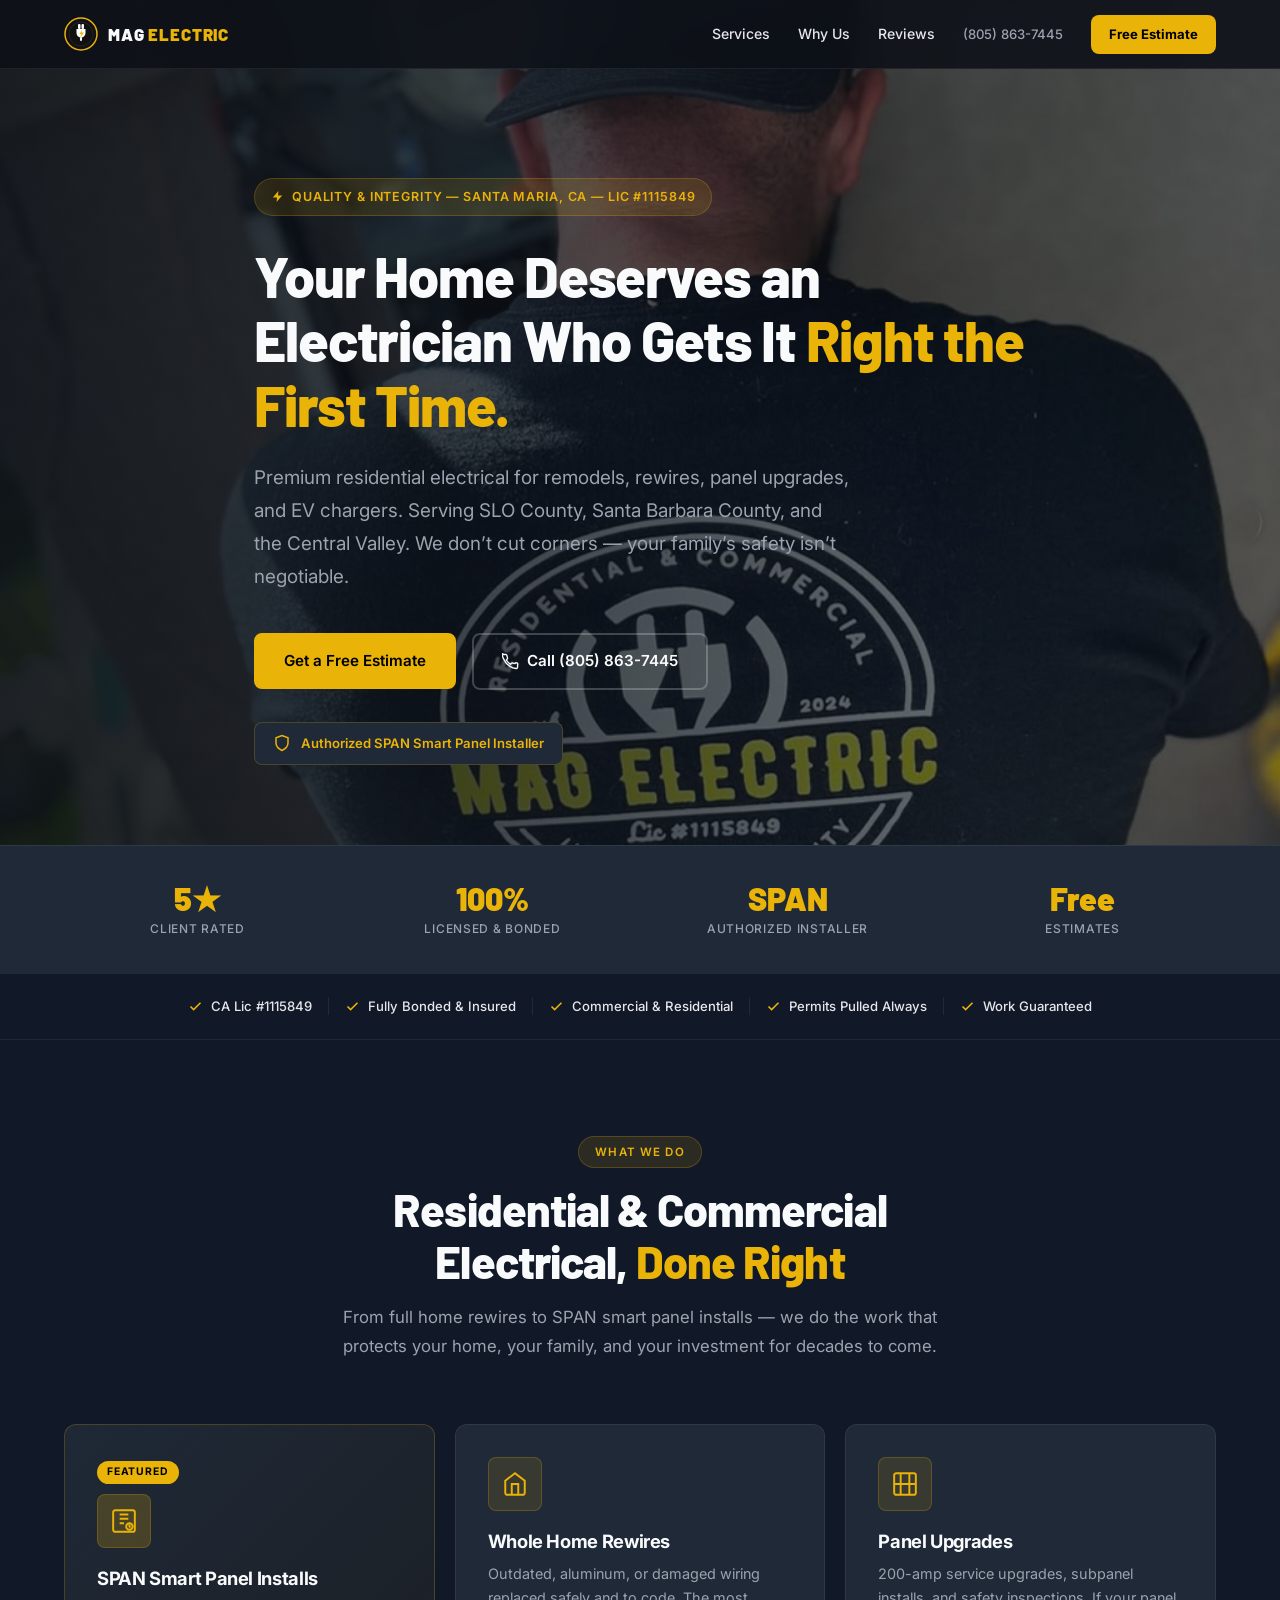
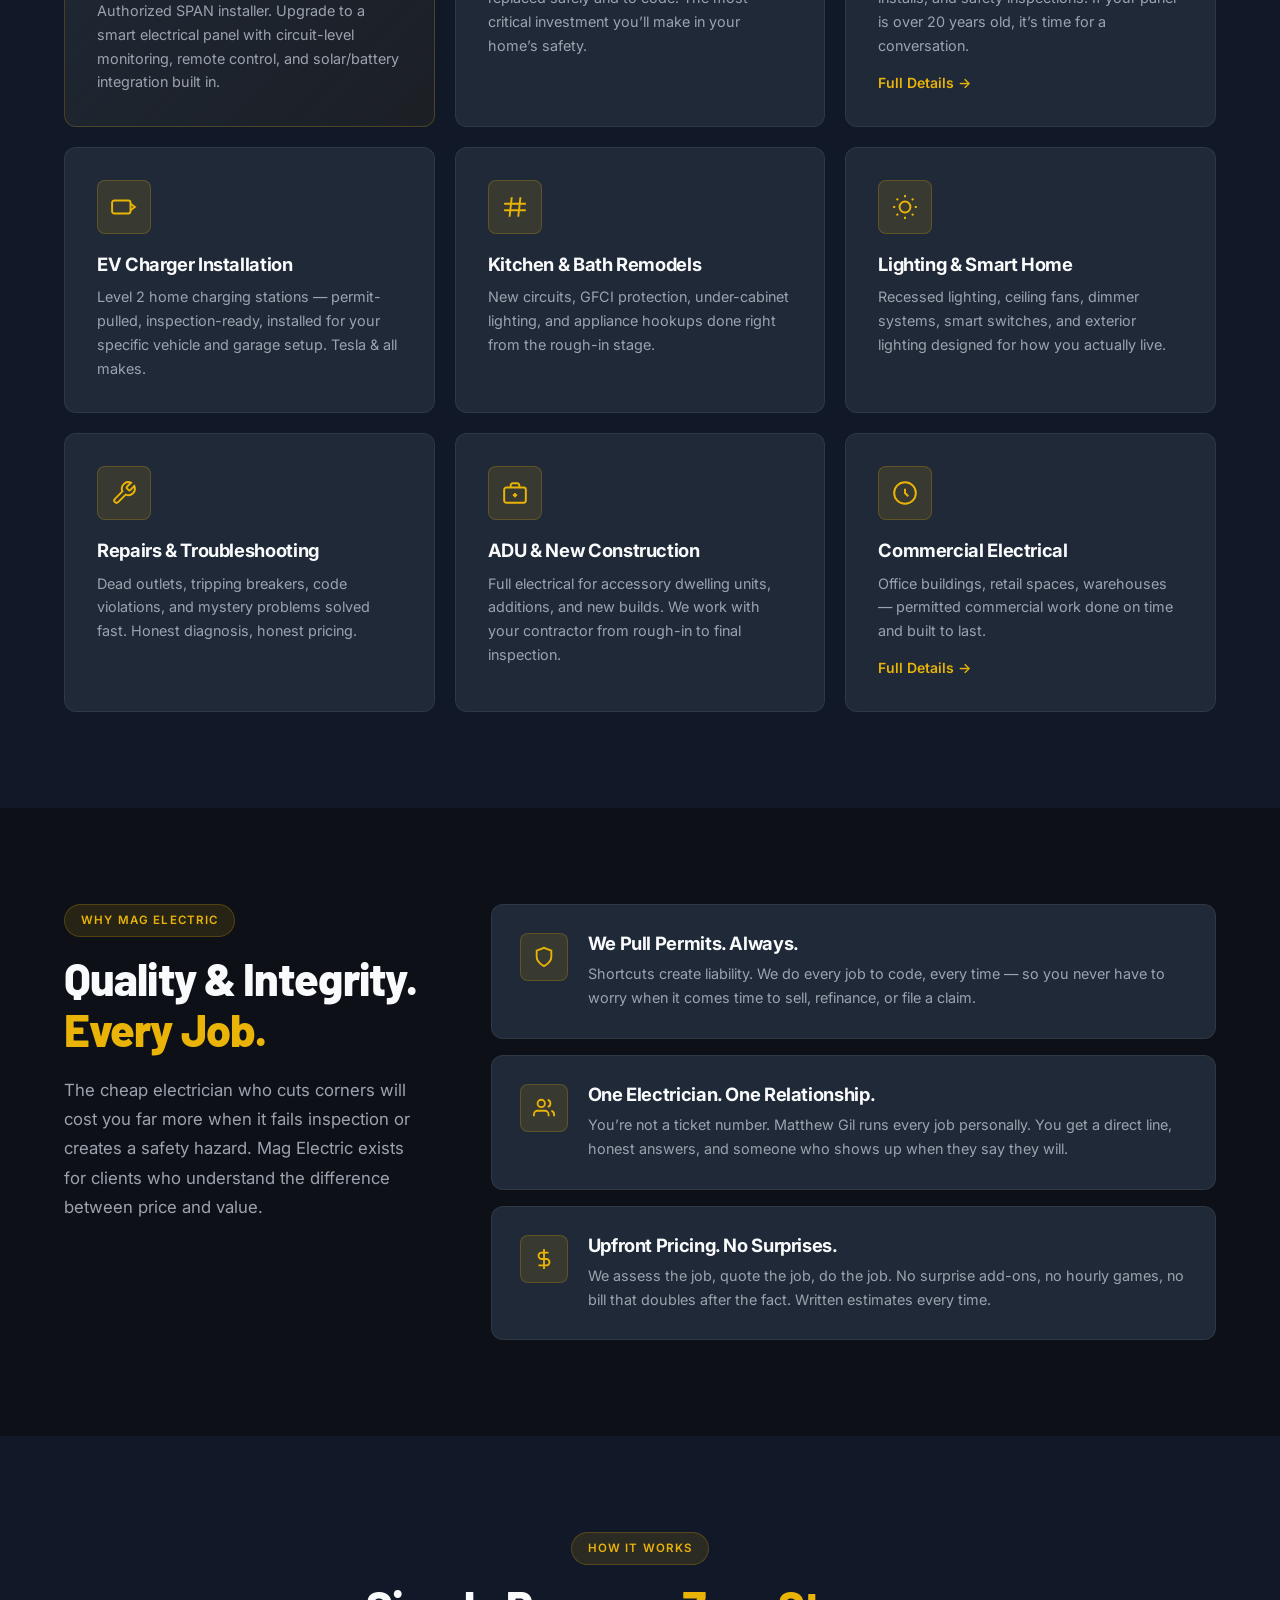
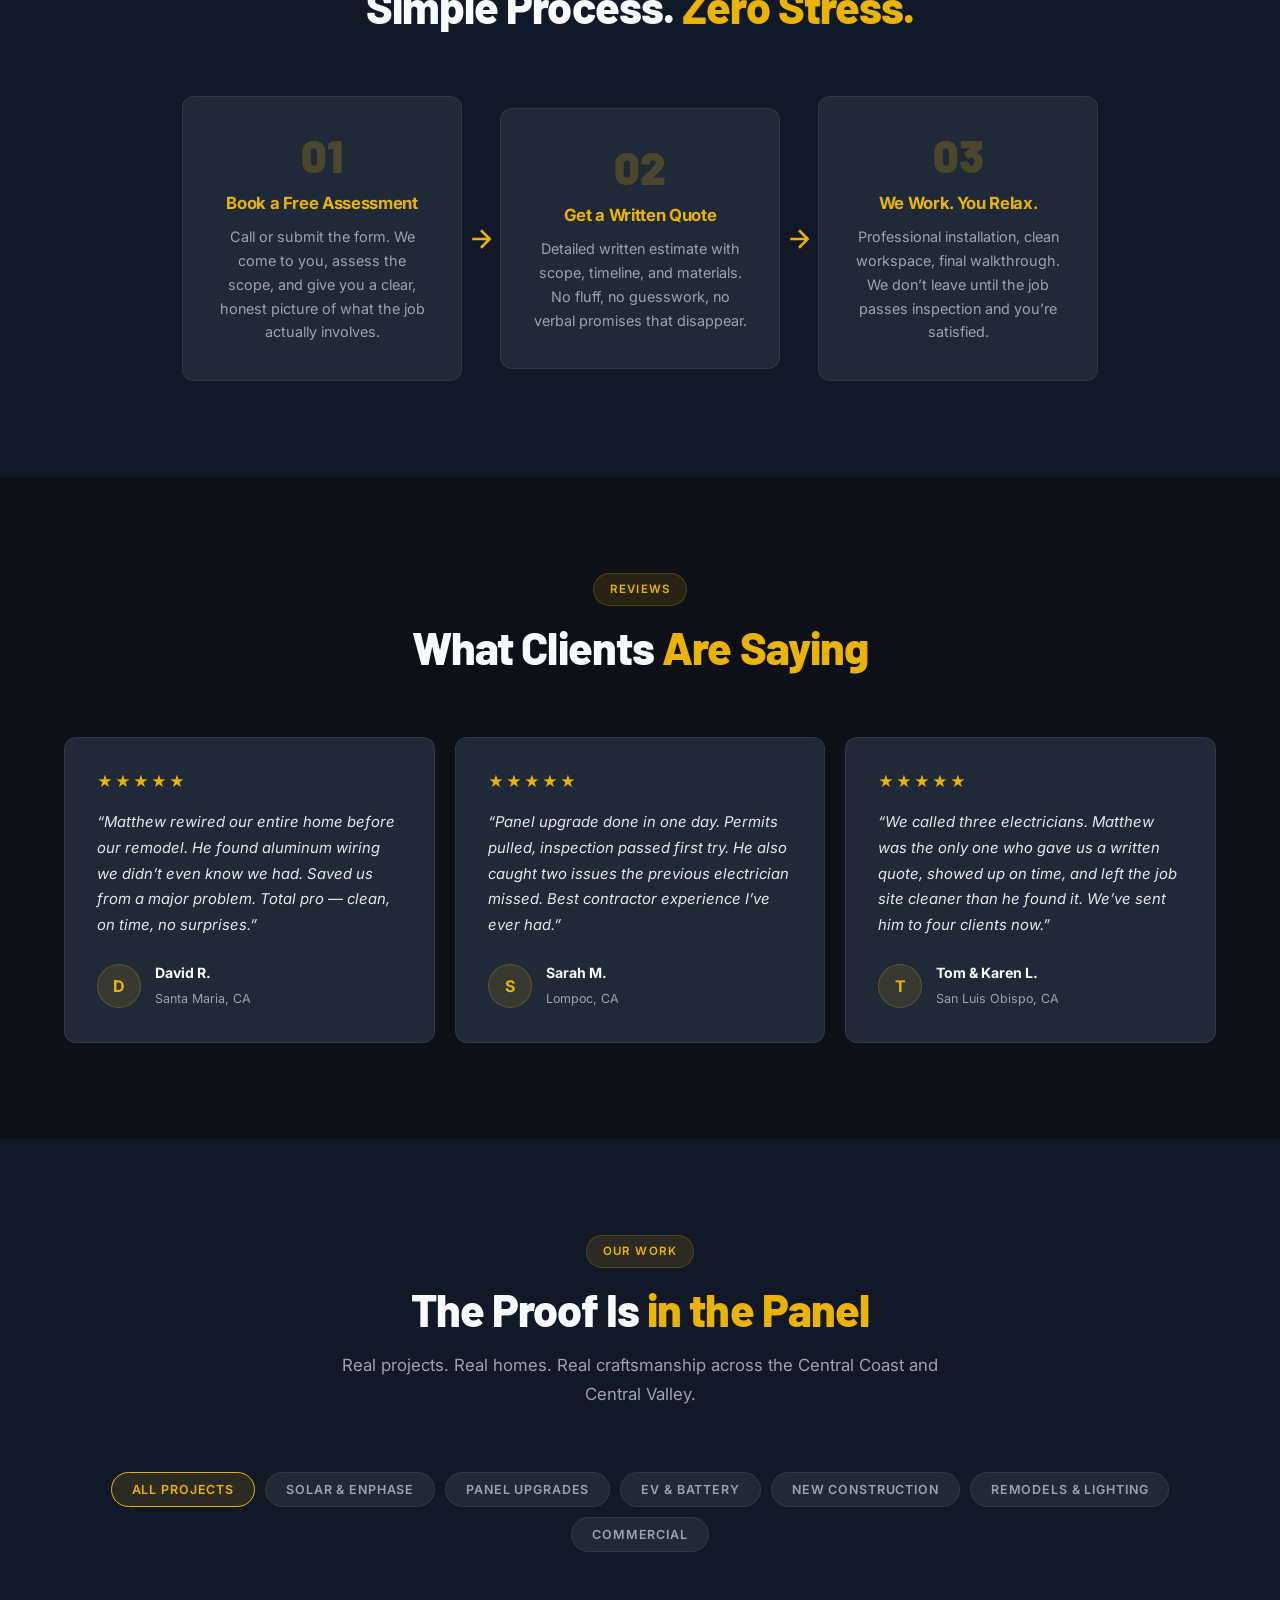
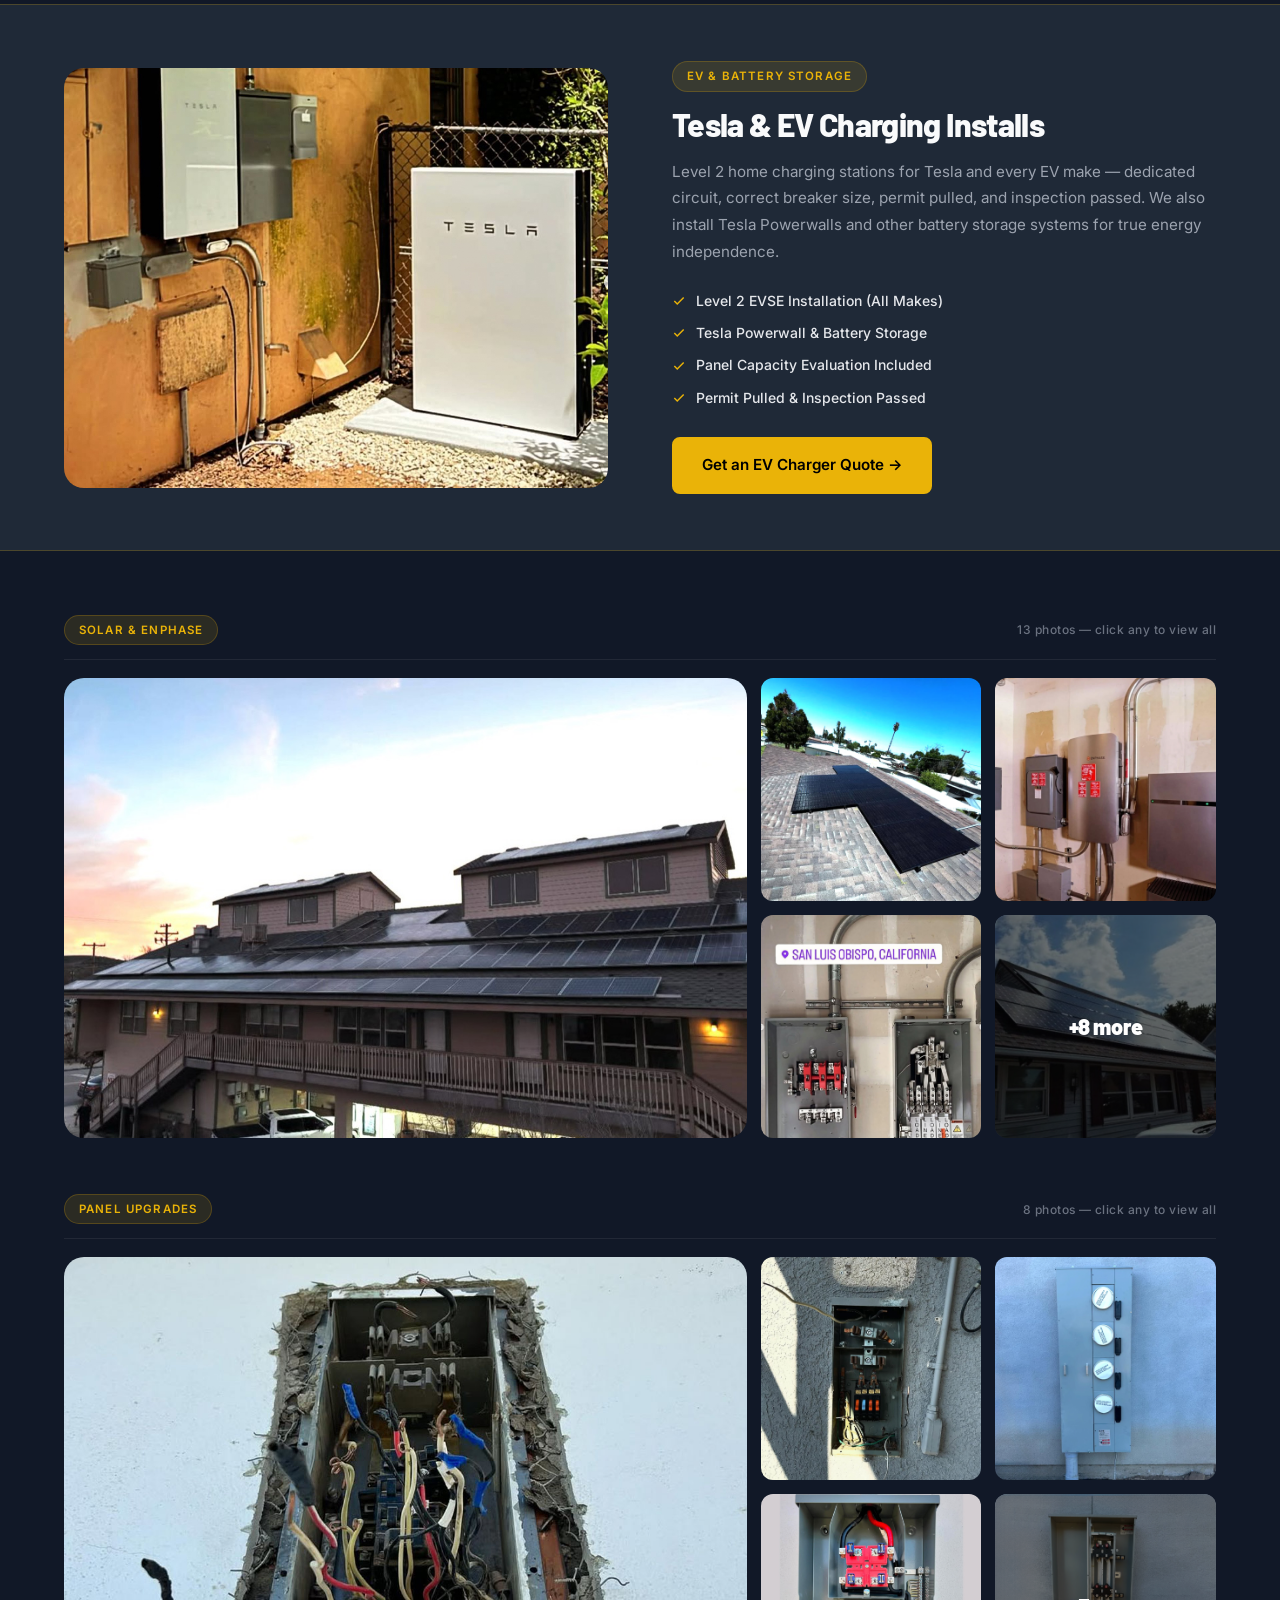
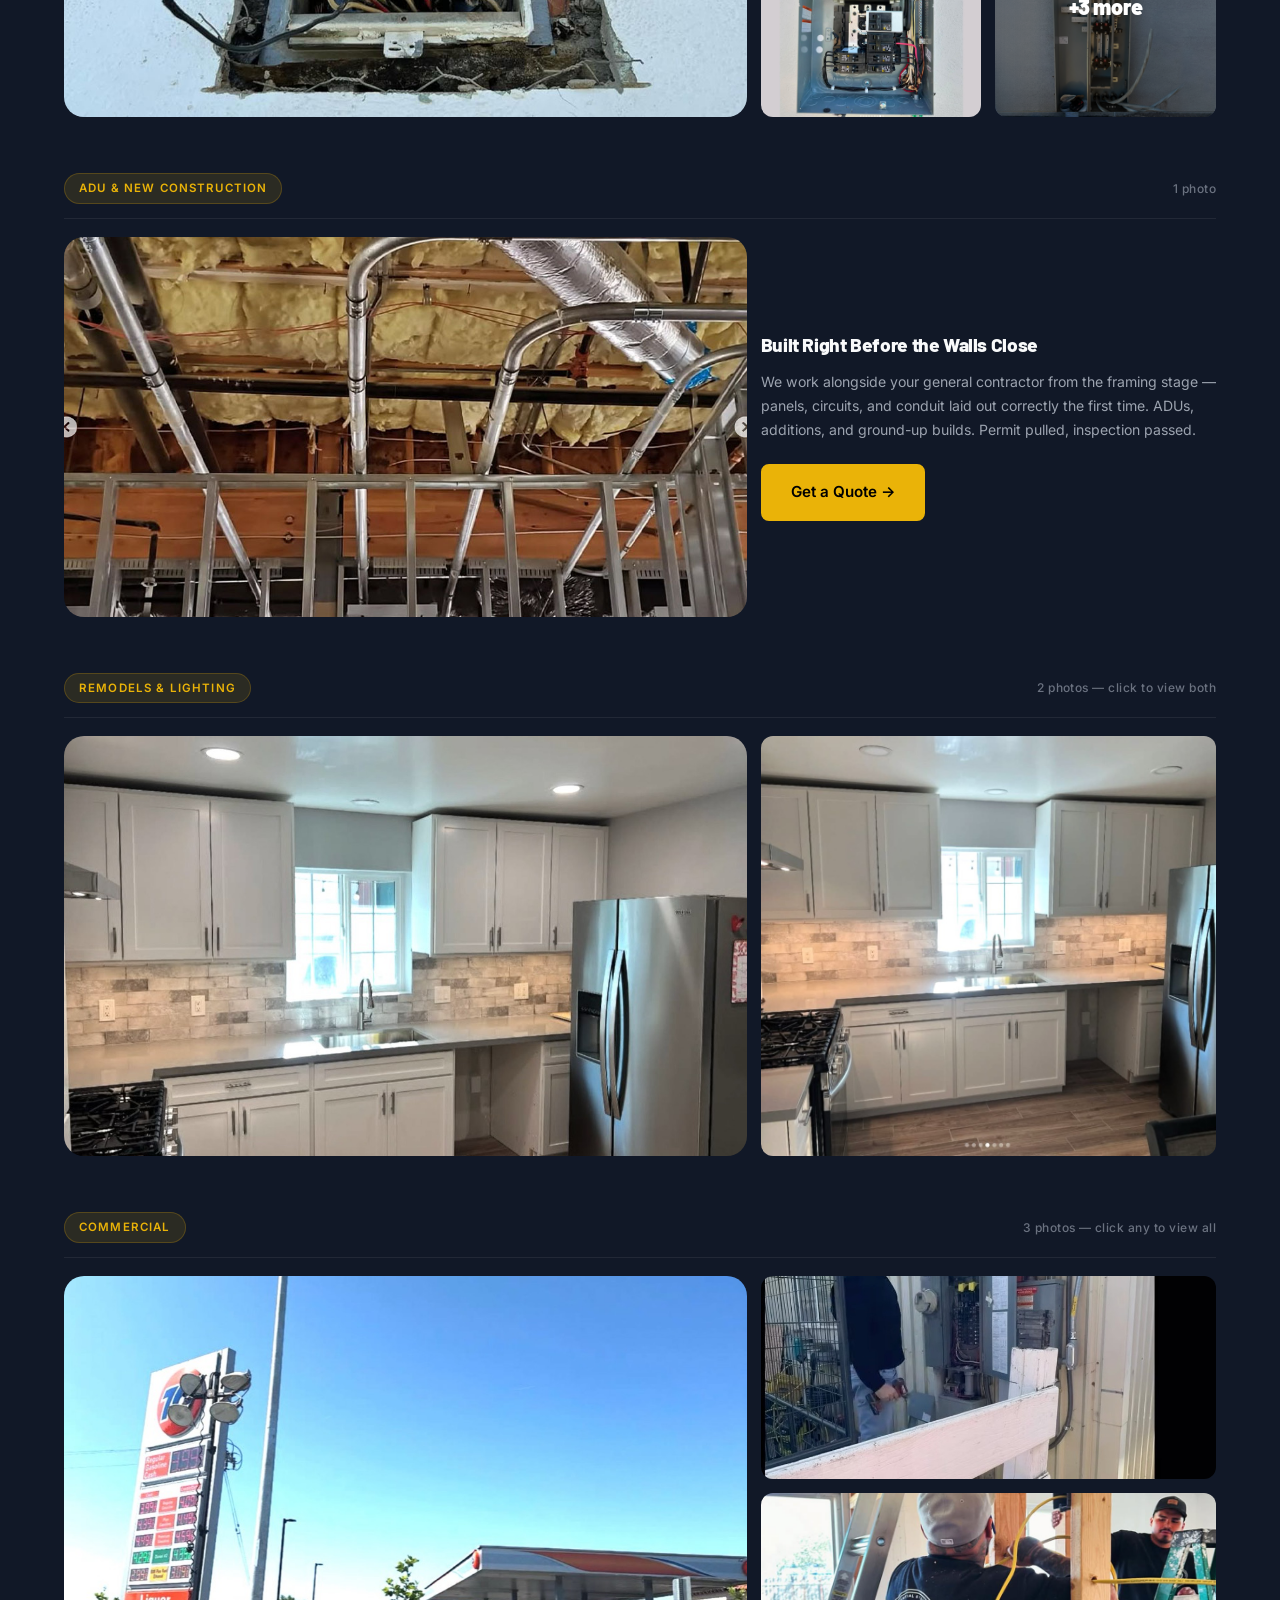
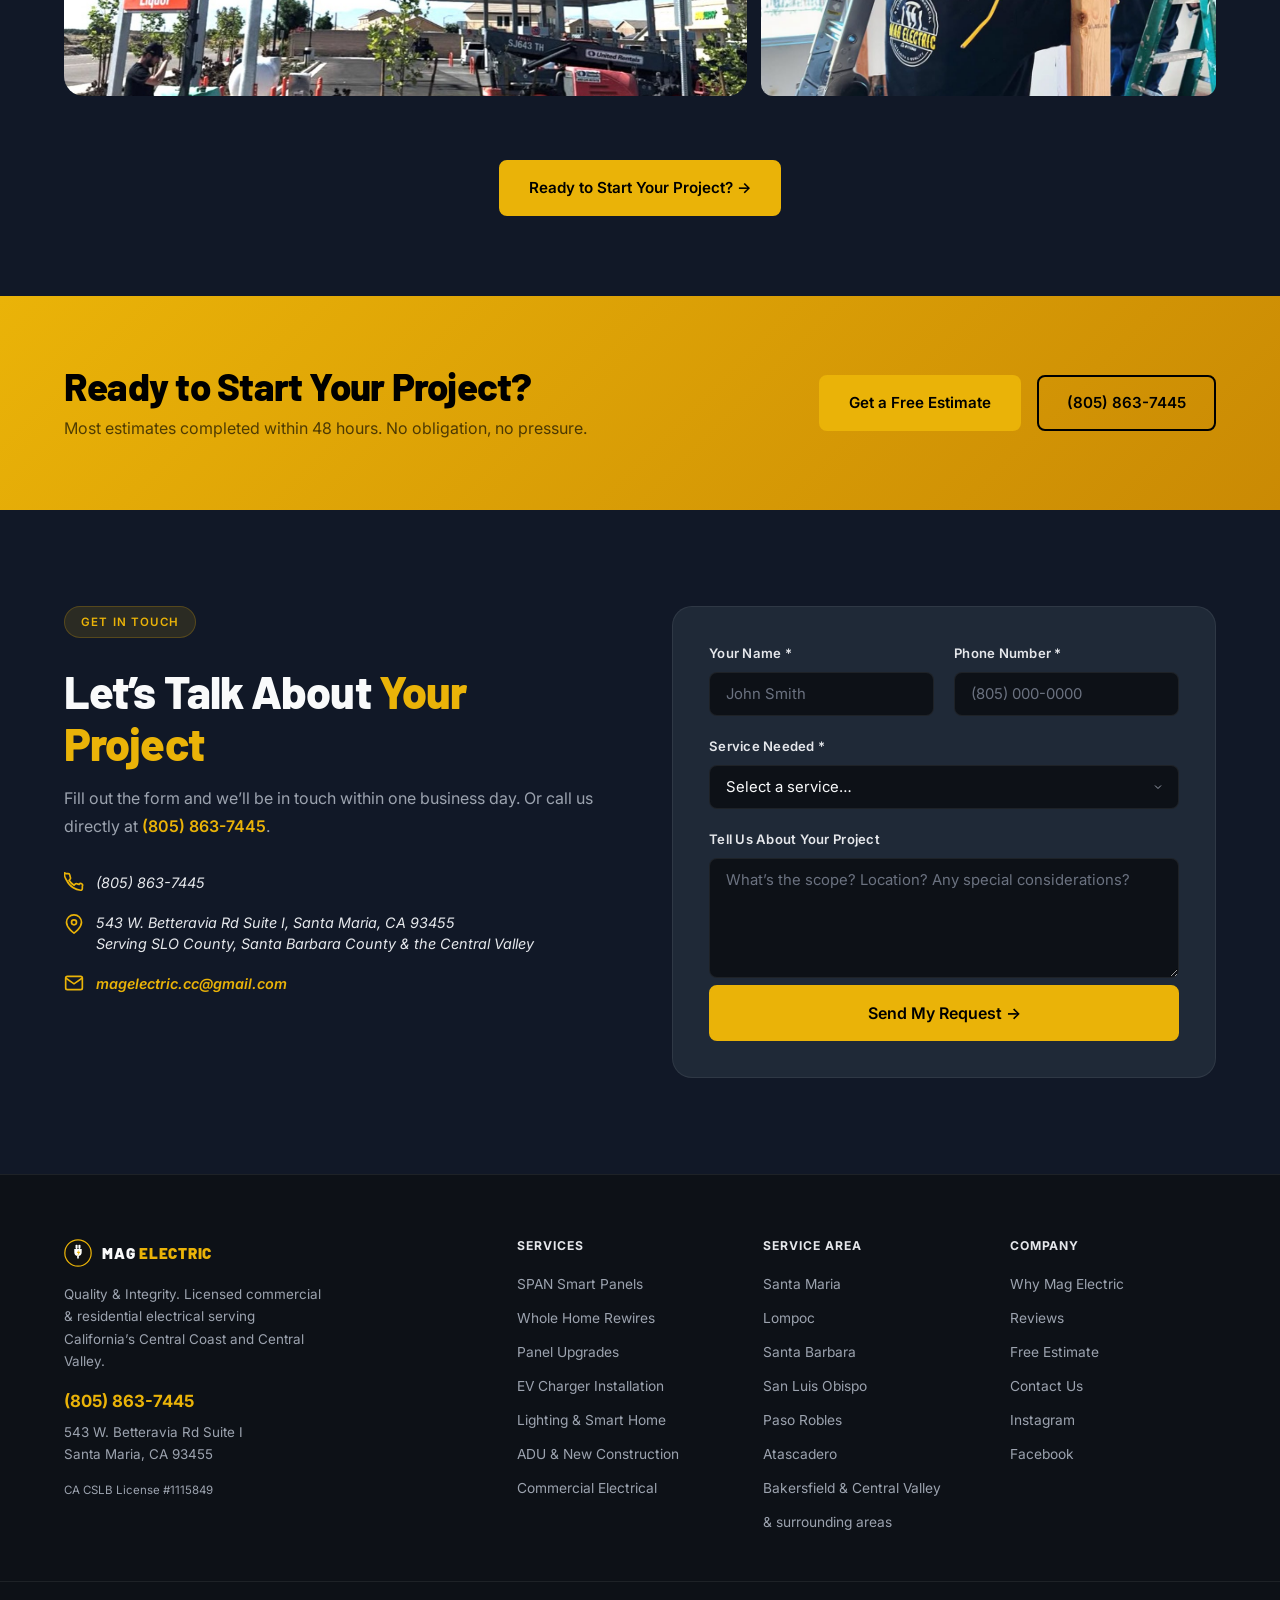
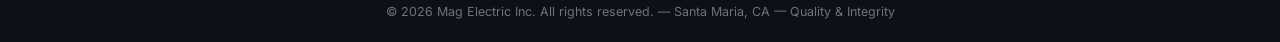
==== commit 4b651d68: "Fix commercial hero image + link Commercial card in services section" ====
--- a/index.html
+++ b/index.html
@@ -261,11 +261,12 @@
           <h3>ADU &amp; New Construction</h3>
           <p>Full electrical for accessory dwelling units, additions, and new builds. We work with your contractor from rough-in to final inspection.</p>
         </div>
-        <div class="service-card">
+        <a href="commercial.html" class="service-card" style="text-decoration:none;color:inherit;display:flex;flex-direction:column;">
           <div class="service-icon"><svg width="26" height="26" viewBox="0 0 24 24" fill="none" stroke="currentColor" stroke-width="1.8"><circle cx="12" cy="12" r="10"/><path d="M12 8v4l3 3"/></svg></div>
           <h3>Commercial Electrical</h3>
           <p>Office buildings, retail spaces, warehouses &mdash; permitted commercial work done on time and built to last.</p>
-        </div>
+          <span style="margin-top:auto;padding-top:14px;color:#EAB308;font-size:.875rem;font-weight:600;">Full Details &rarr;</span>
+        </a>
       </div>
     </div>
   </section>
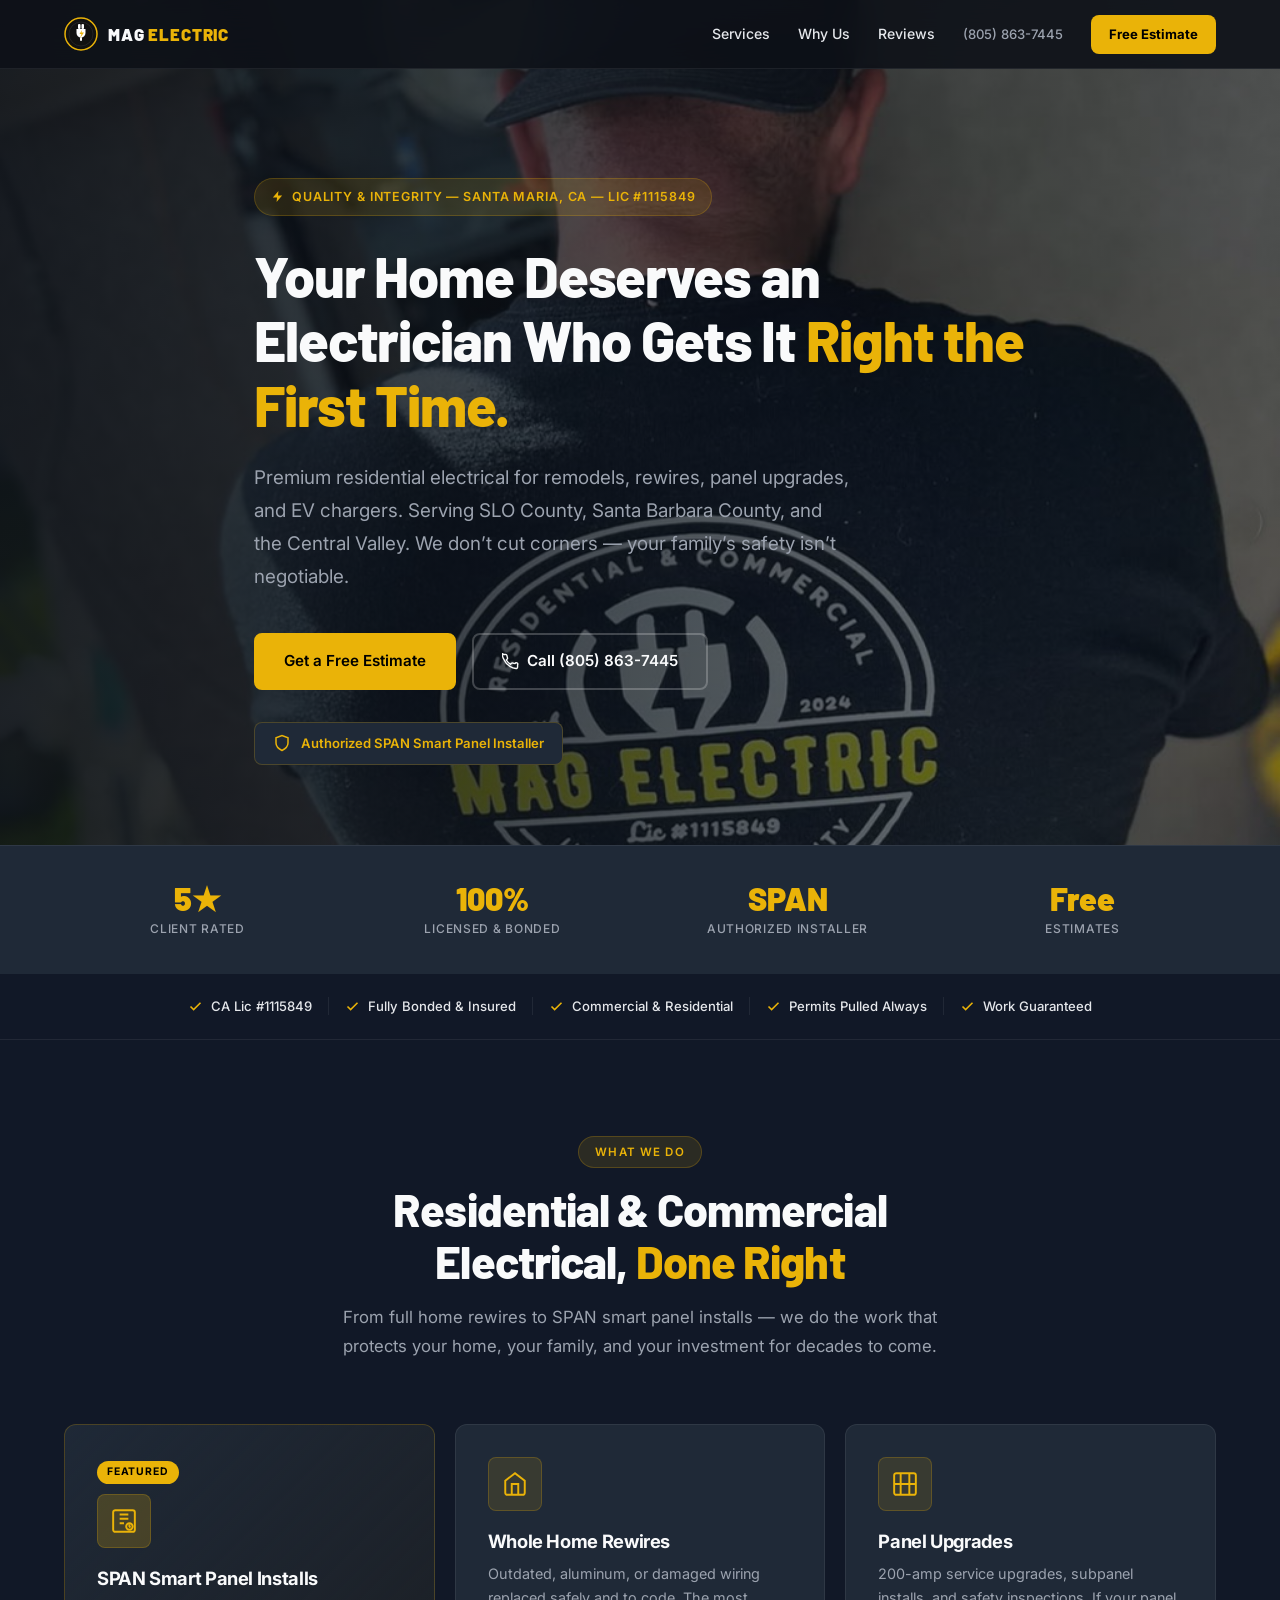
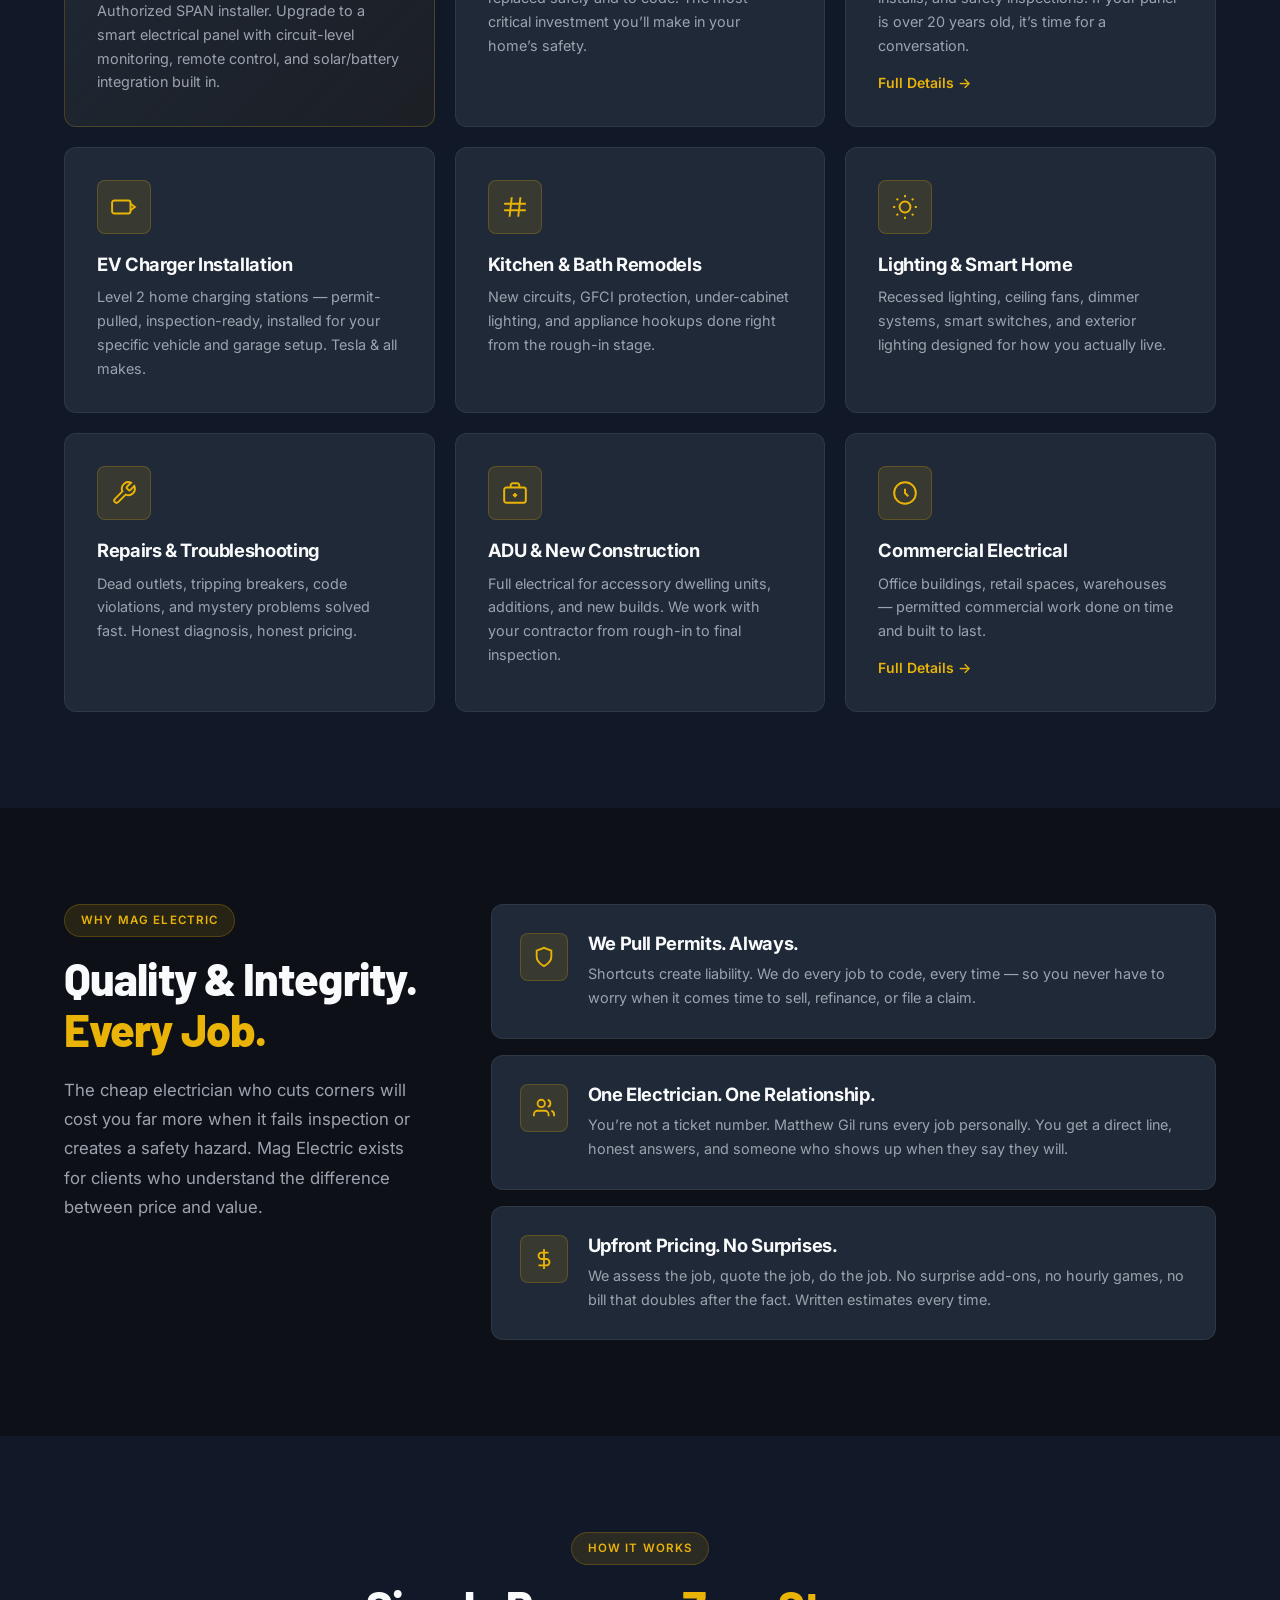
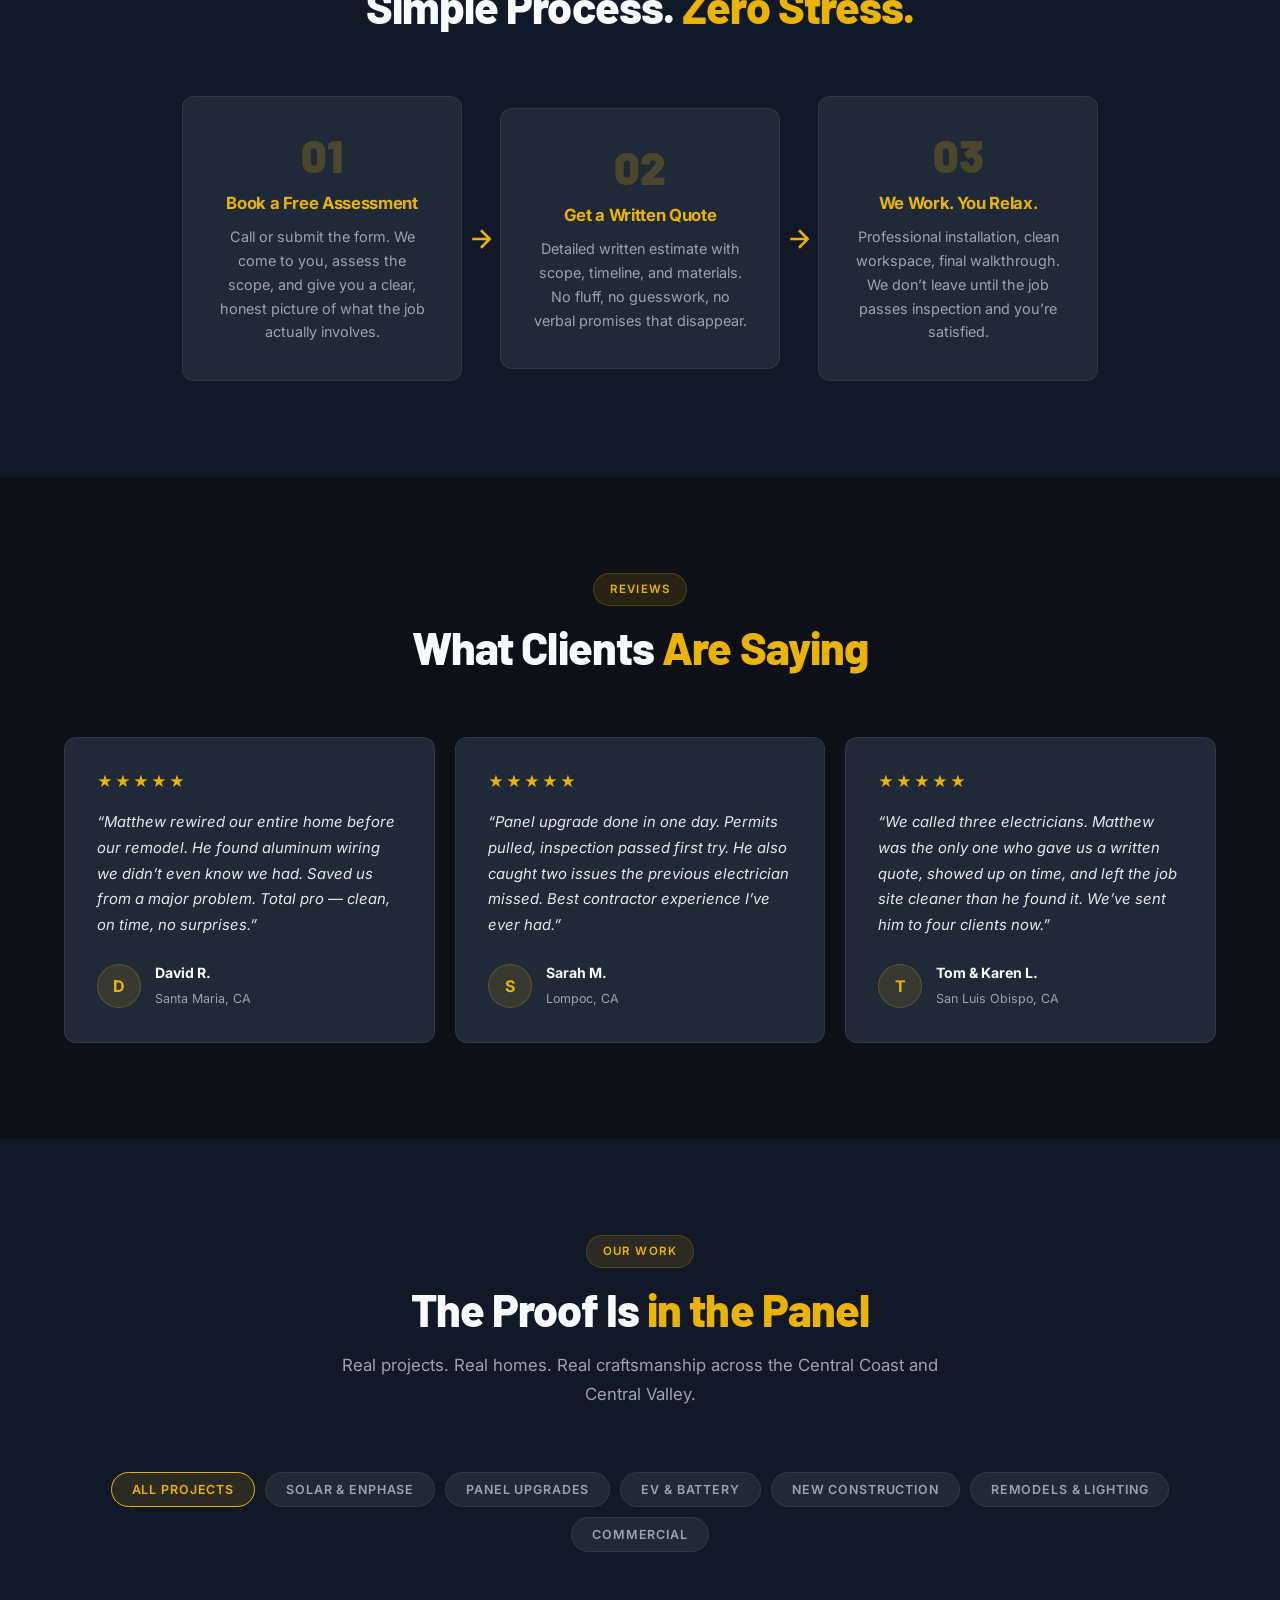
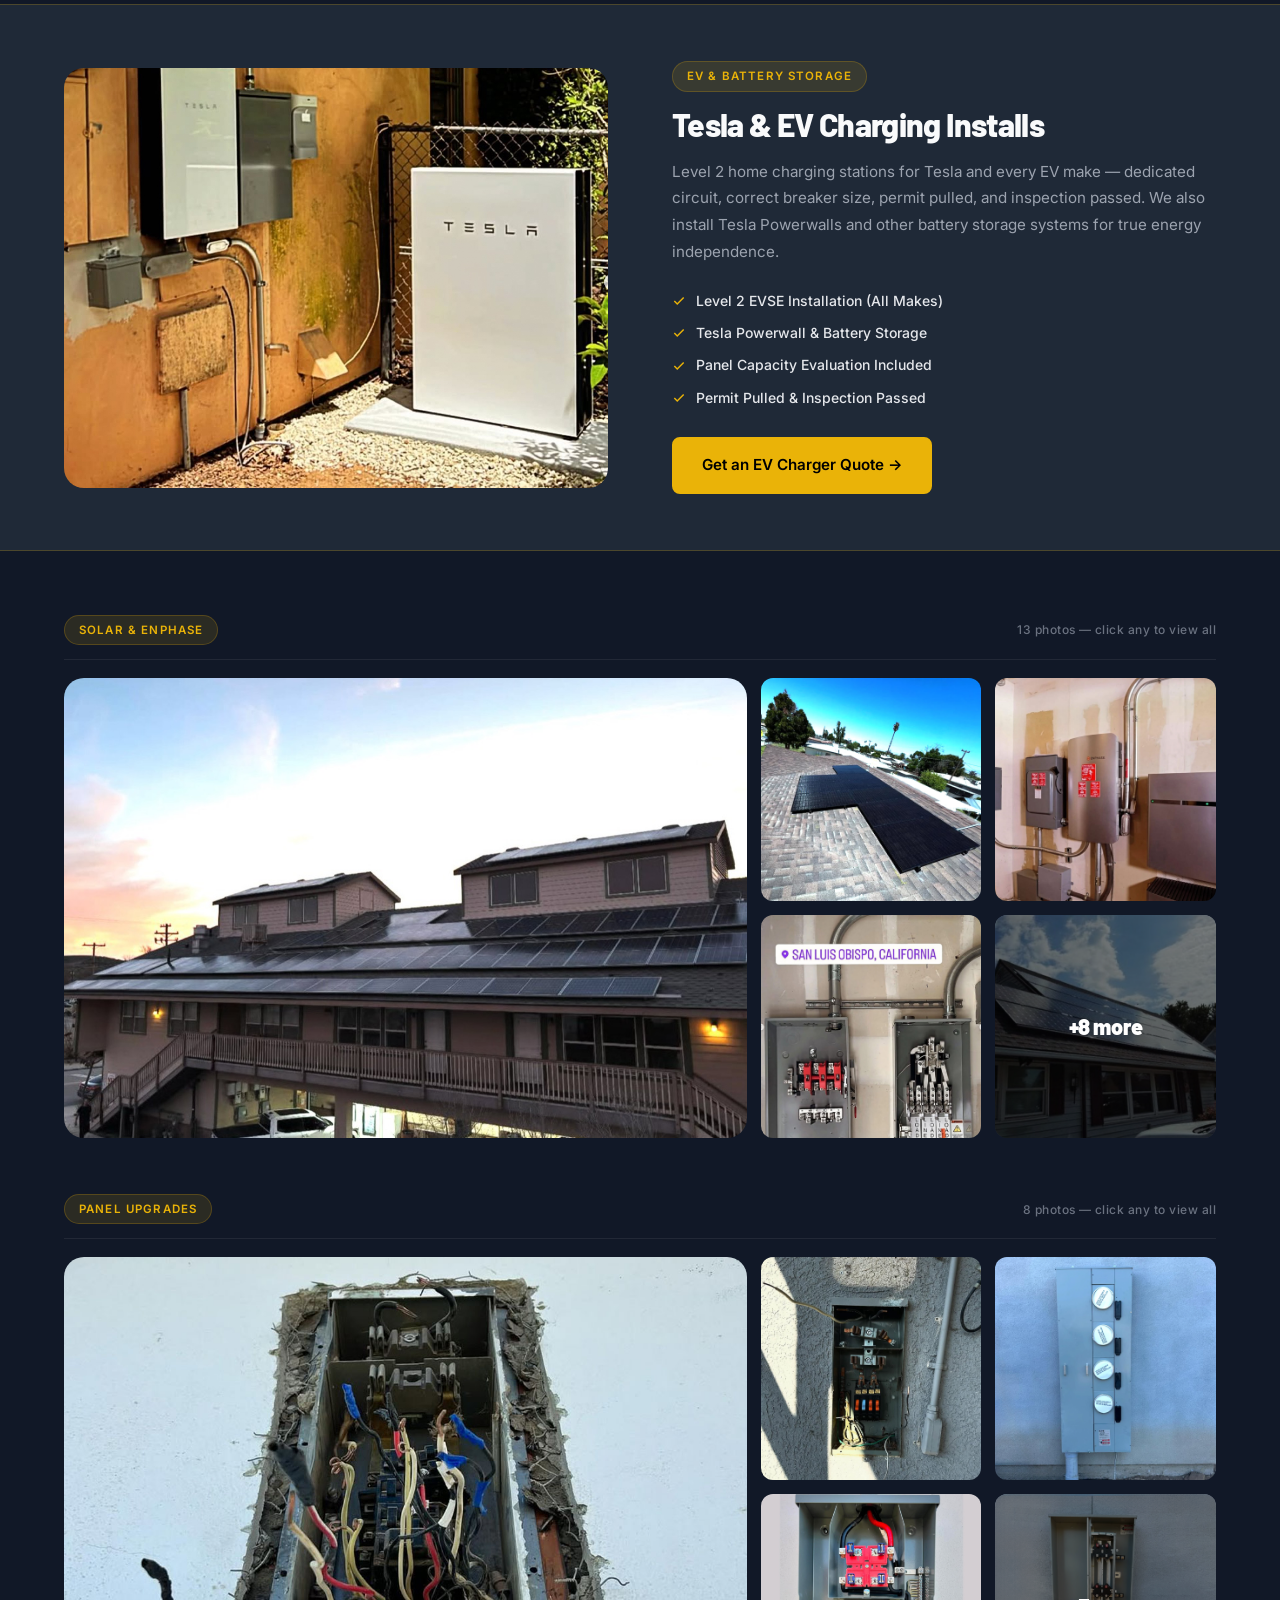
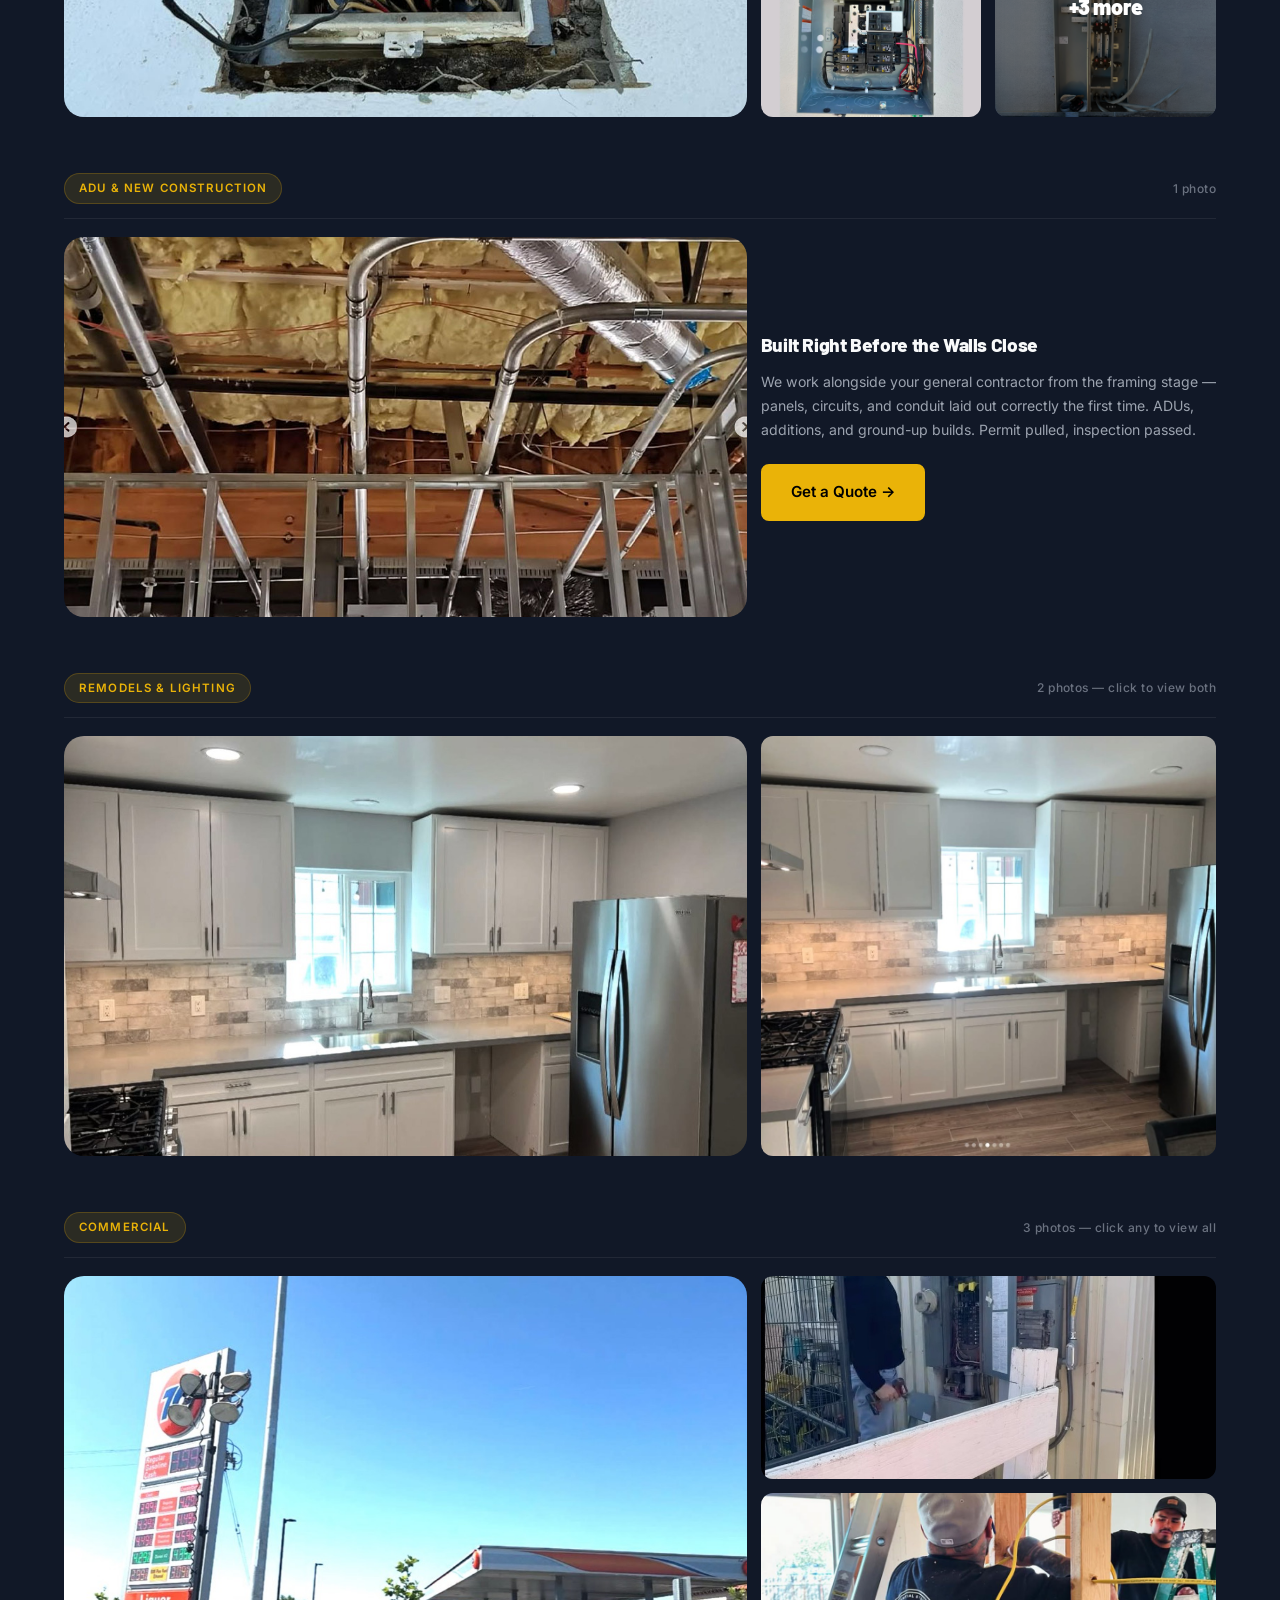
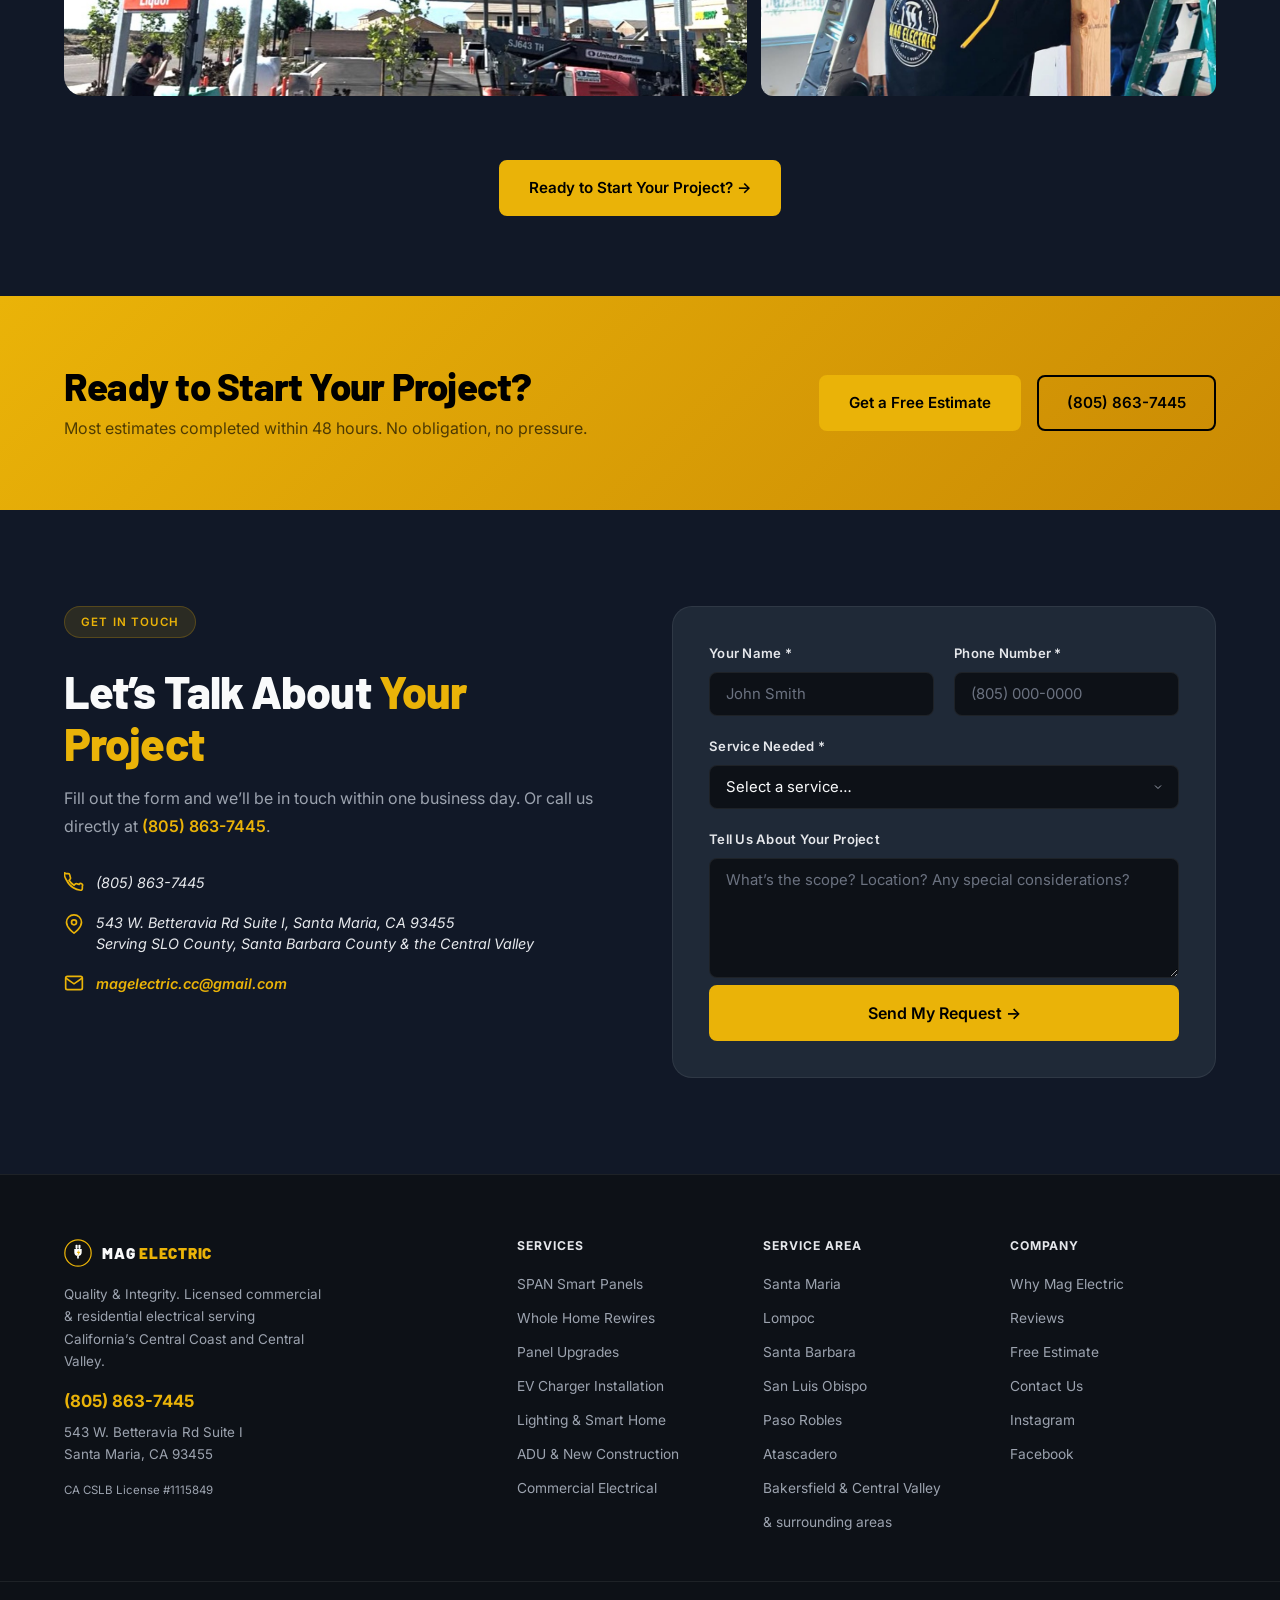
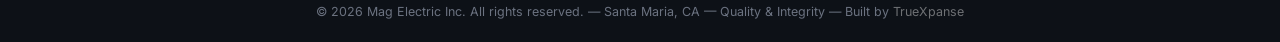
==== commit 9b72df38: "Wire form email notifications to magelectric.cc@gmail.com + TrueXpanse footer credit on all pages" ====
--- a/index.html
+++ b/index.html
@@ -572,7 +572,7 @@
         <li><a href="https://www.facebook.com/profile.php?id=61578703290723" target="_blank" rel="noopener">Facebook</a></li>
       </ul></div>
     </div>
-    <div class="footer-bottom"><div class="container"><p>&copy; 2026 Mag Electric Inc. All rights reserved. &mdash; Santa Maria, CA &mdash; Quality &amp; Integrity</p></div></div>
+    <div class="footer-bottom"><div class="container"><p>&copy; 2026 Mag Electric Inc. All rights reserved. &mdash; Santa Maria, CA &mdash; Quality &amp; Integrity &mdash; Built by <a href="https://truexpanse.com" target="_blank" rel="noopener" style="color:rgba(255,255,255,.4);text-decoration:none;">TrueXpanse</a></p></div></div>
   </footer>
 
   <!-- LIGHTBOX -->
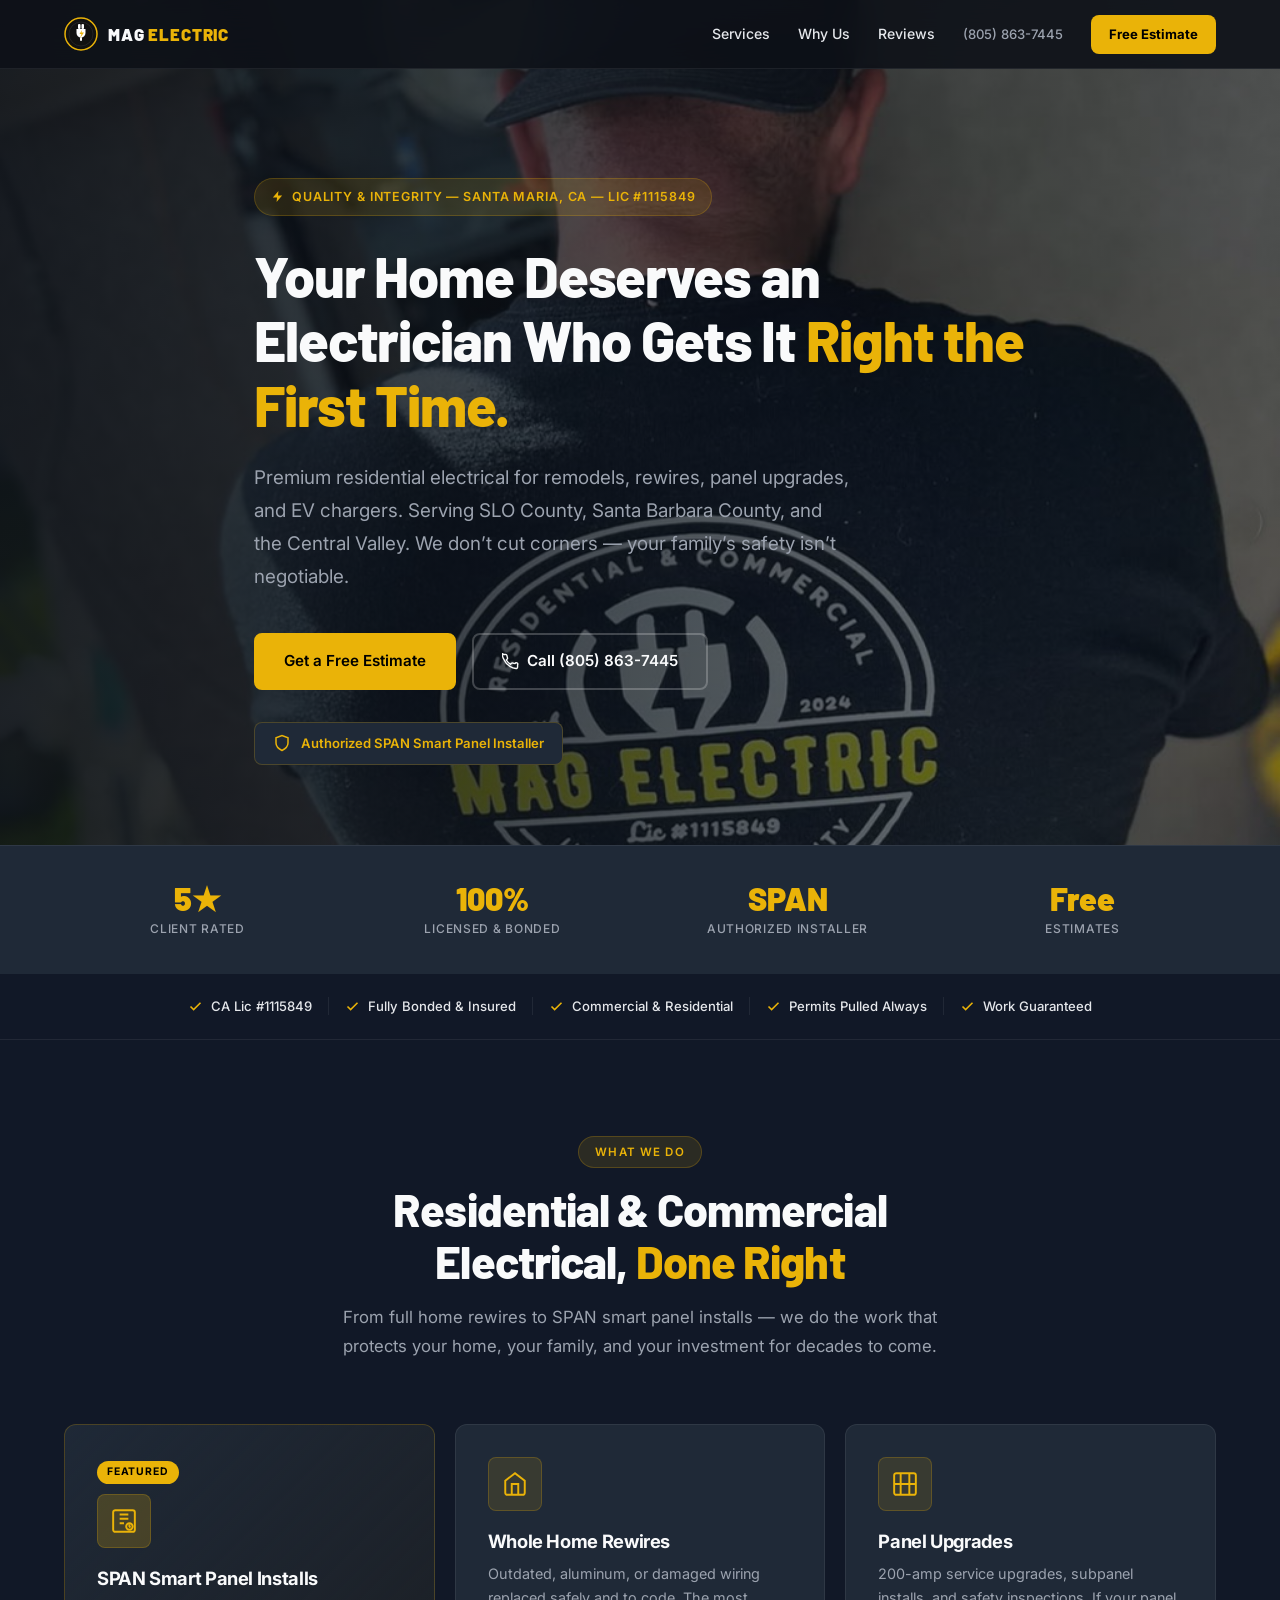
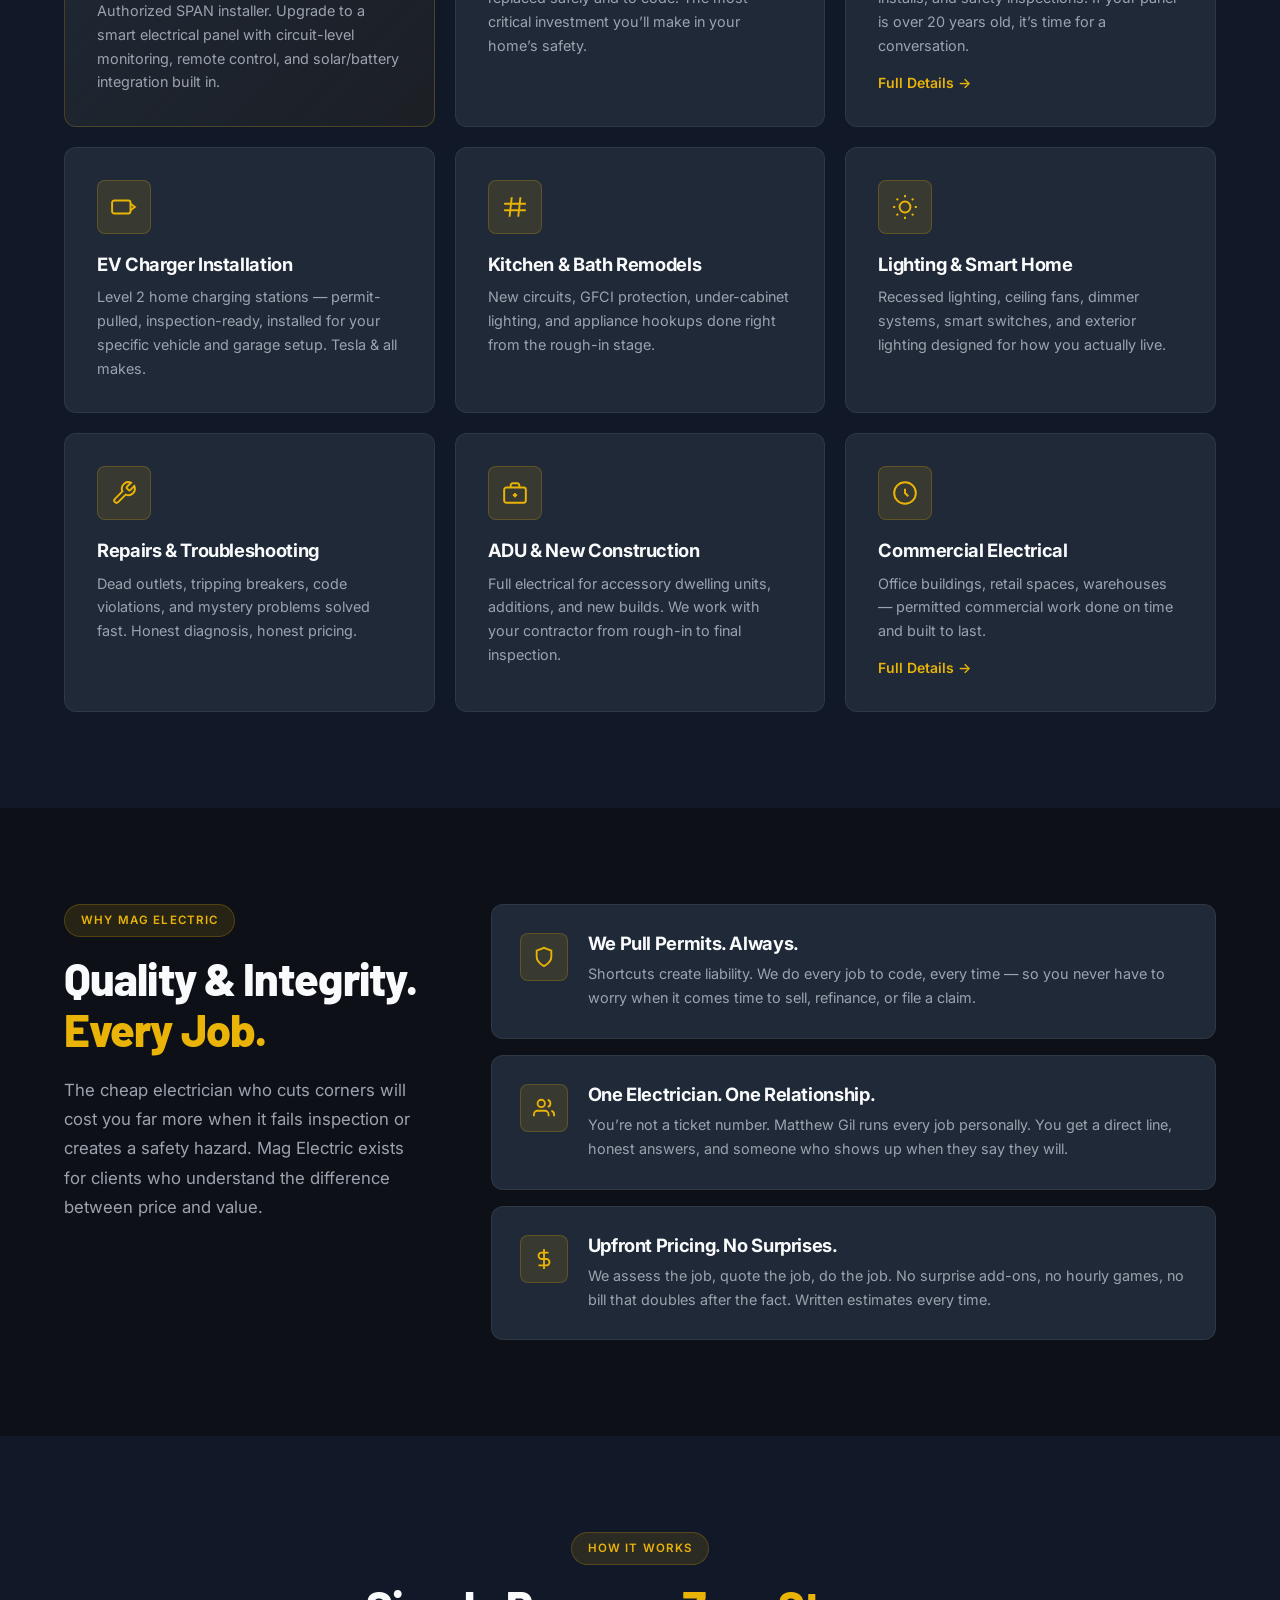
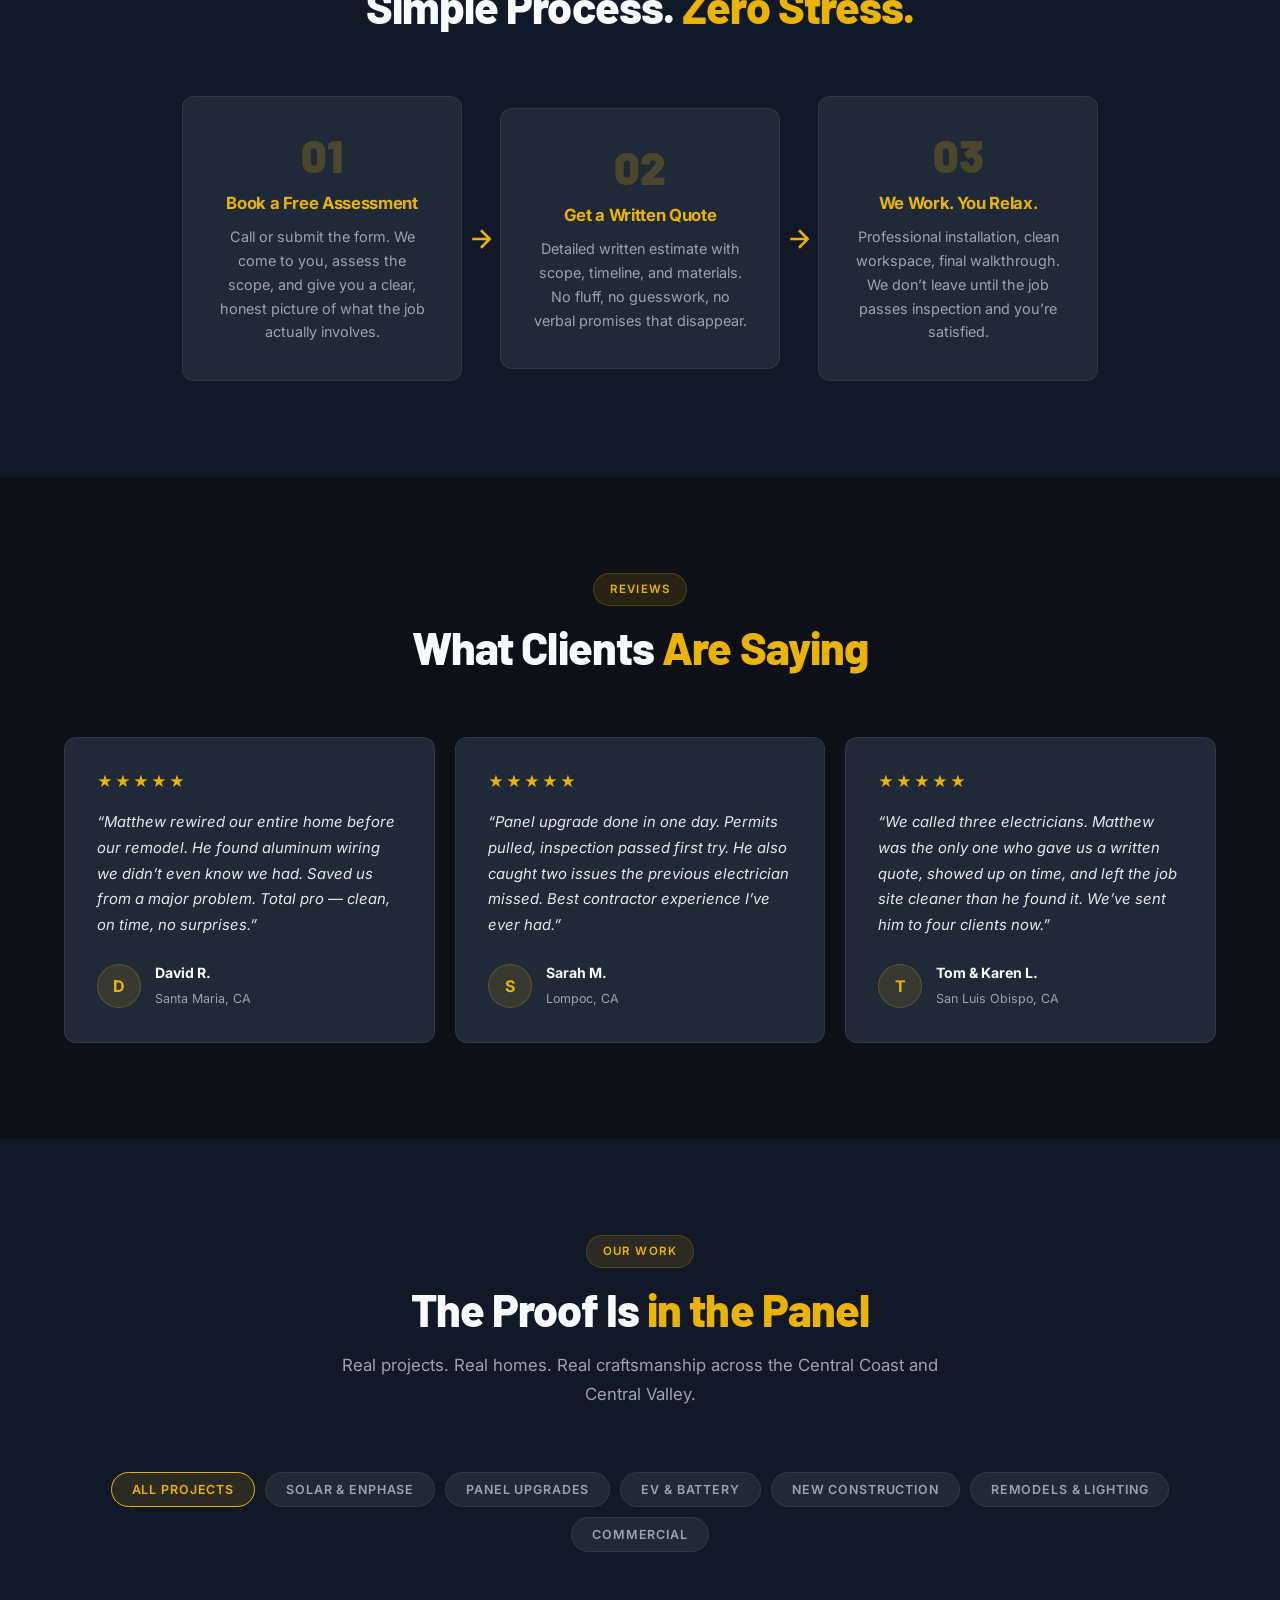
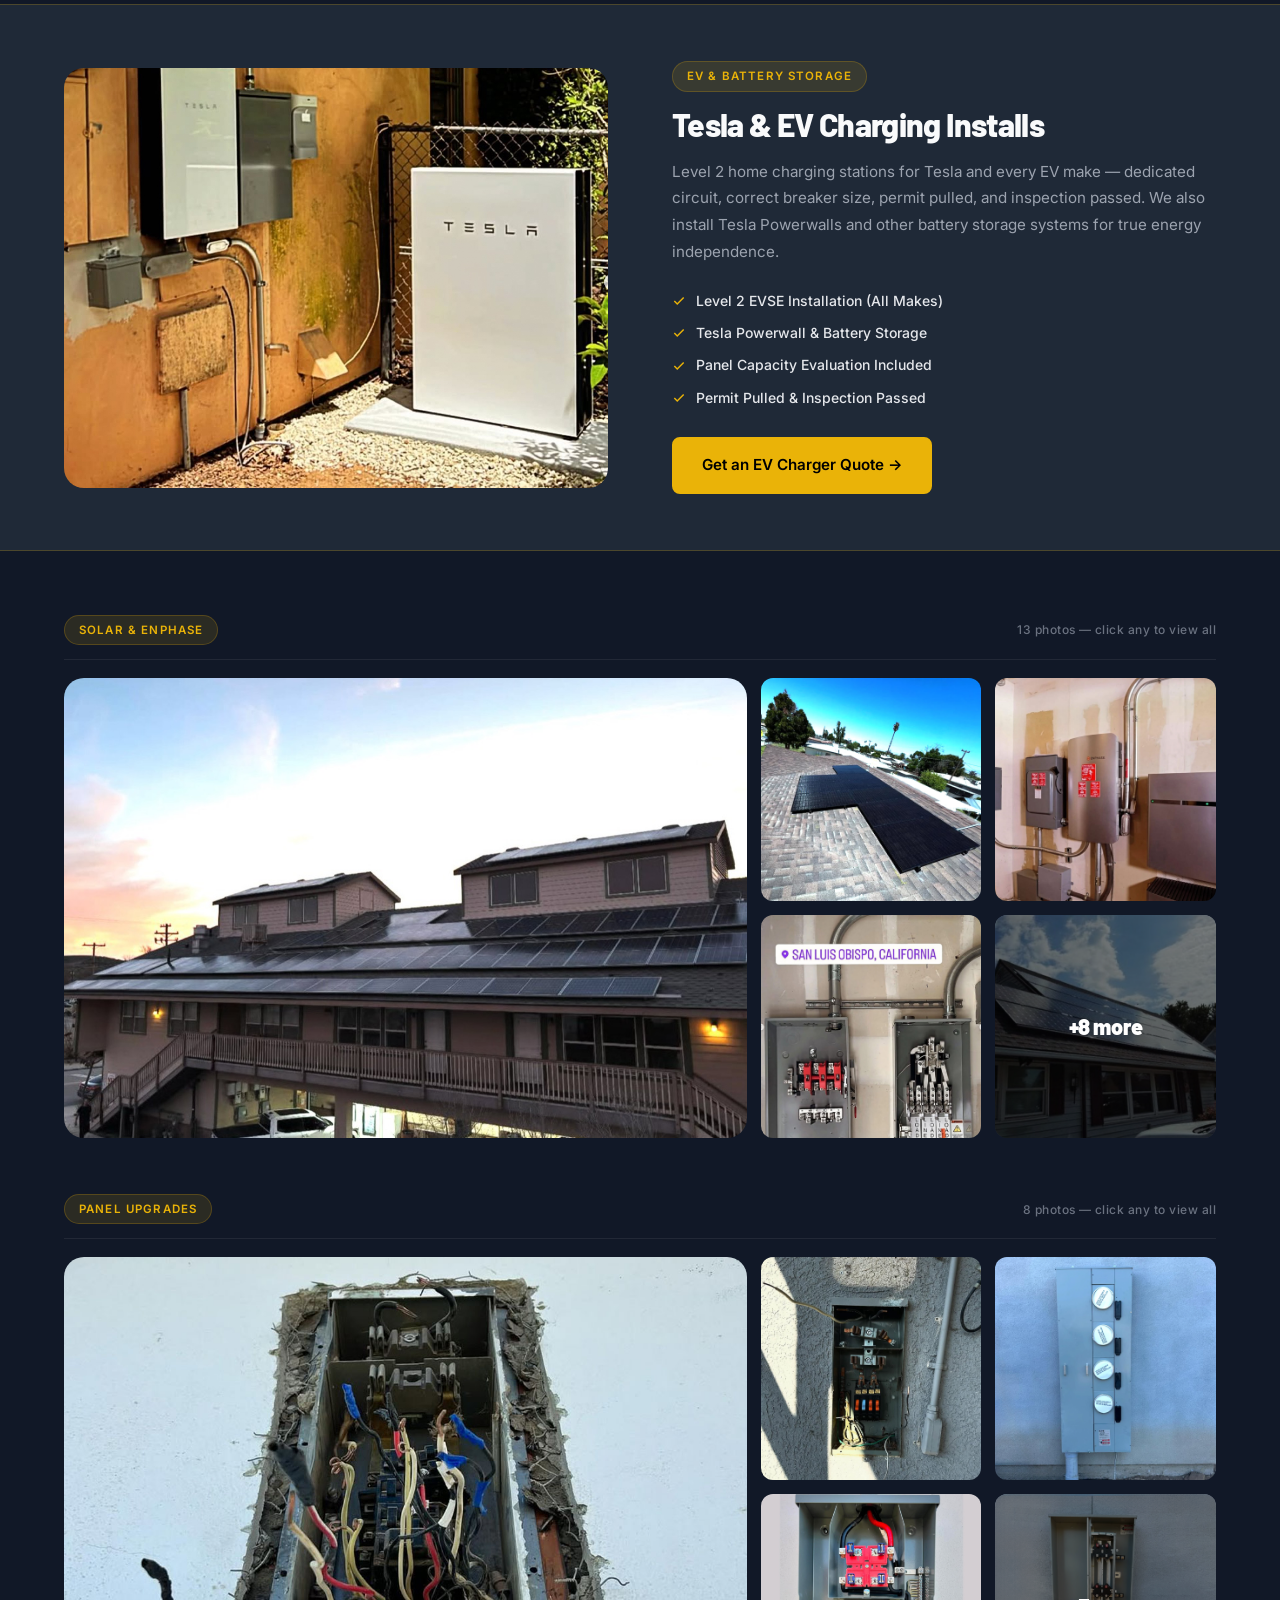
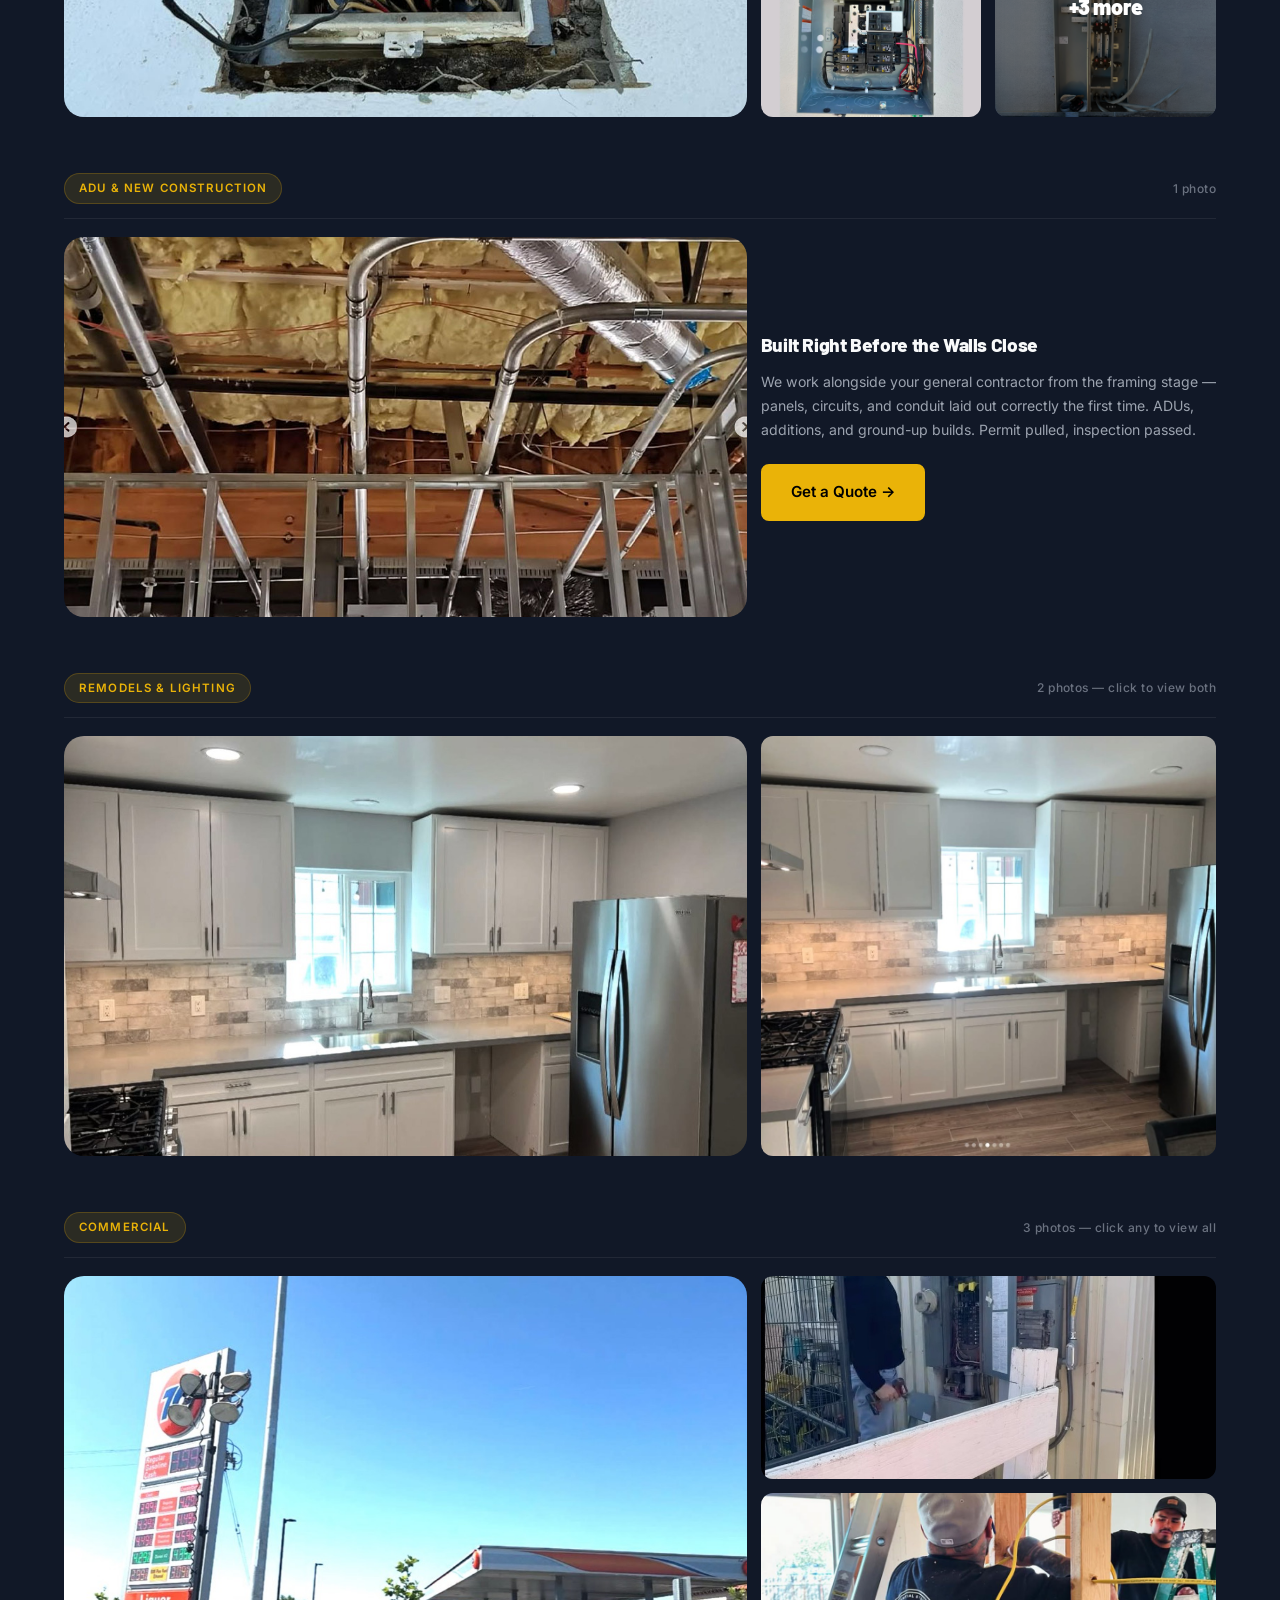
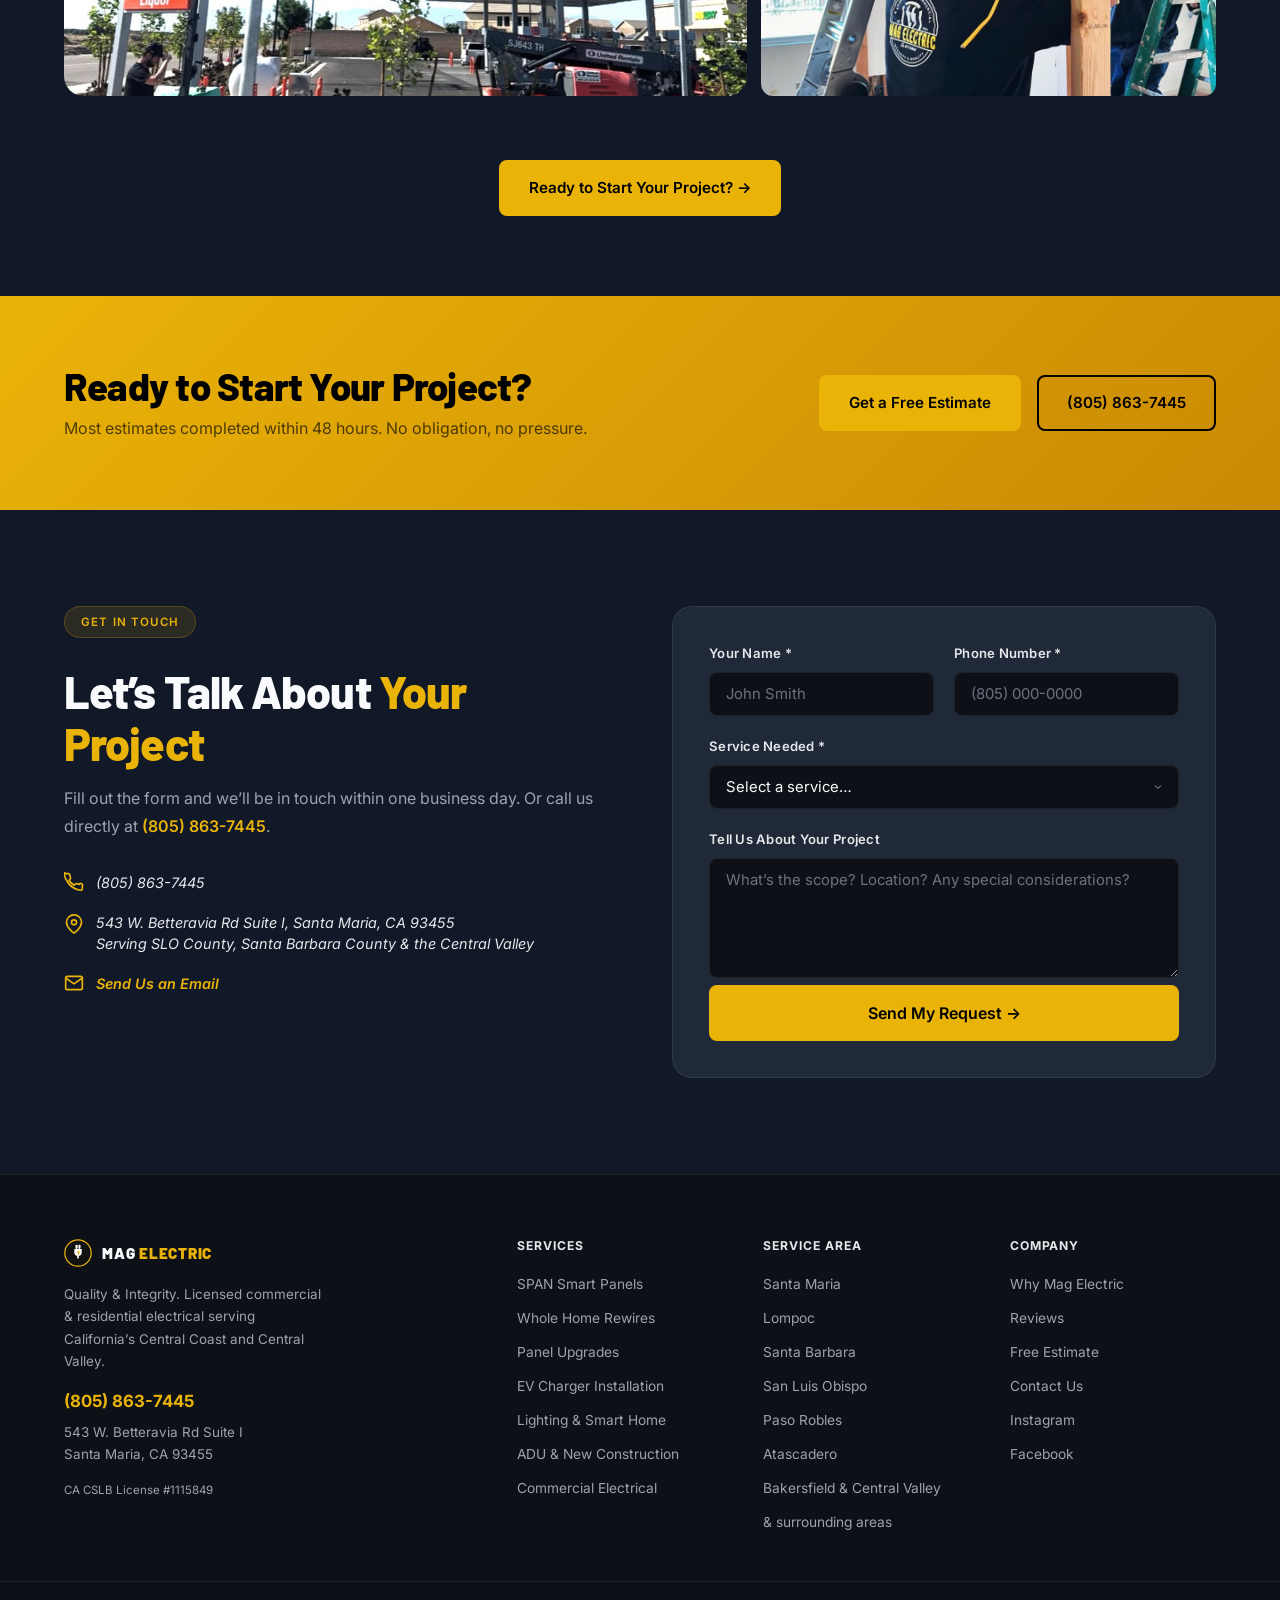
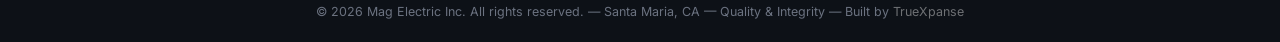
==== commit 2722b7f1: "Hide email address, lighten hero opacity on landing pages" ====
--- a/index.html
+++ b/index.html
@@ -499,12 +499,12 @@
             </div>
             <div class="contact-item">
               <svg width="20" height="20" viewBox="0 0 24 24" fill="none" stroke="#EAB308" stroke-width="2" style="flex-shrink:0"><path d="M4 4h16c1.1 0 2 .9 2 2v12c0 1.1-.9 2-2 2H4c-1.1 0-2-.9-2-2V6c0-1.1.9-2 2-2z"/><polyline points="22,6 12,13 2,6"/></svg>
-              <a href="mailto:magelectric.cc@gmail.com" class="inline-link">magelectric.cc@gmail.com</a>
+              <a href="mailto:magelectric.cc@gmail.com" class="inline-link">Send Us an Email</a>
             </div>
           </address>
         </div>
         <div class="estimate-right">
-          <form name="estimate" method="POST" data-netlify="true" class="estimate-form">
+          <form name="estimate" method="POST" action="/thank-you" data-netlify="true" class="estimate-form">
             <input type="hidden" name="form-name" value="estimate" />
             <div class="form-row">
               <div class="form-group"><label for="fname">Your Name *</label><input type="text" id="fname" name="name" placeholder="John Smith" required /></div>
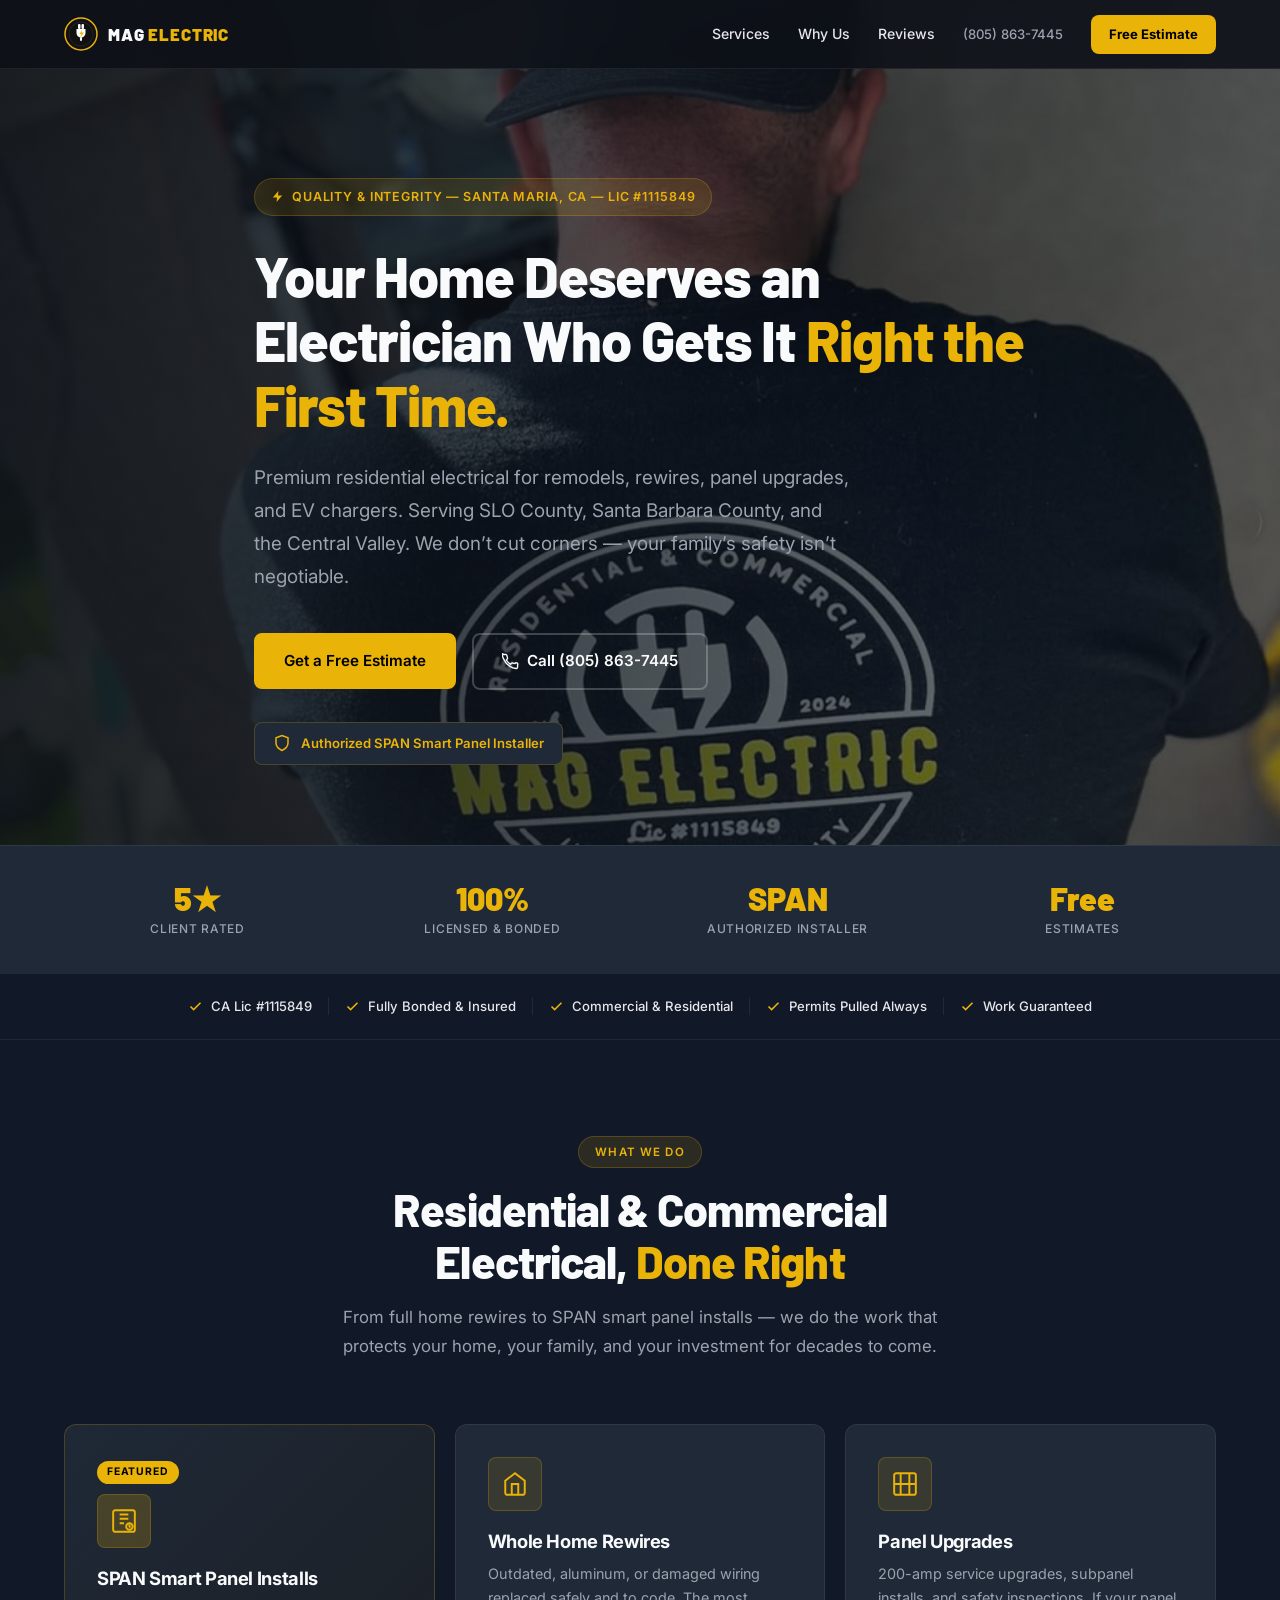
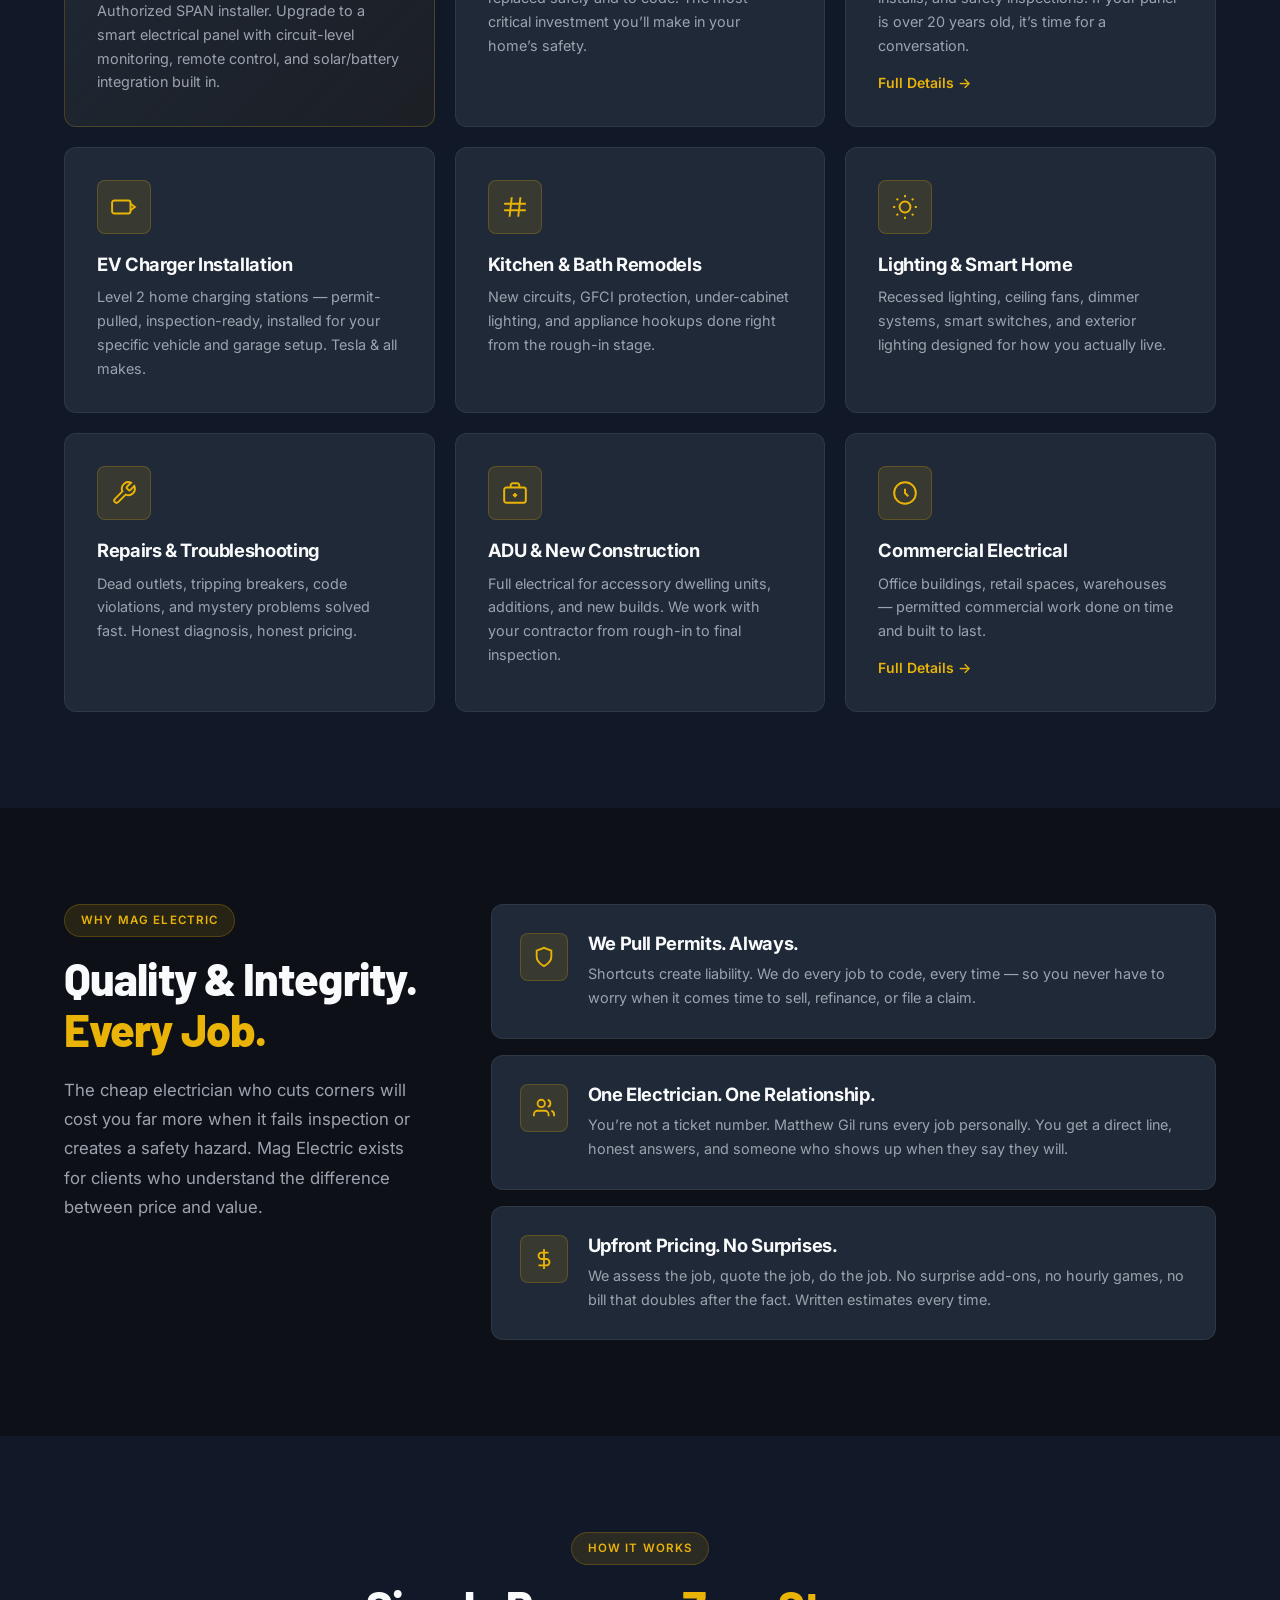
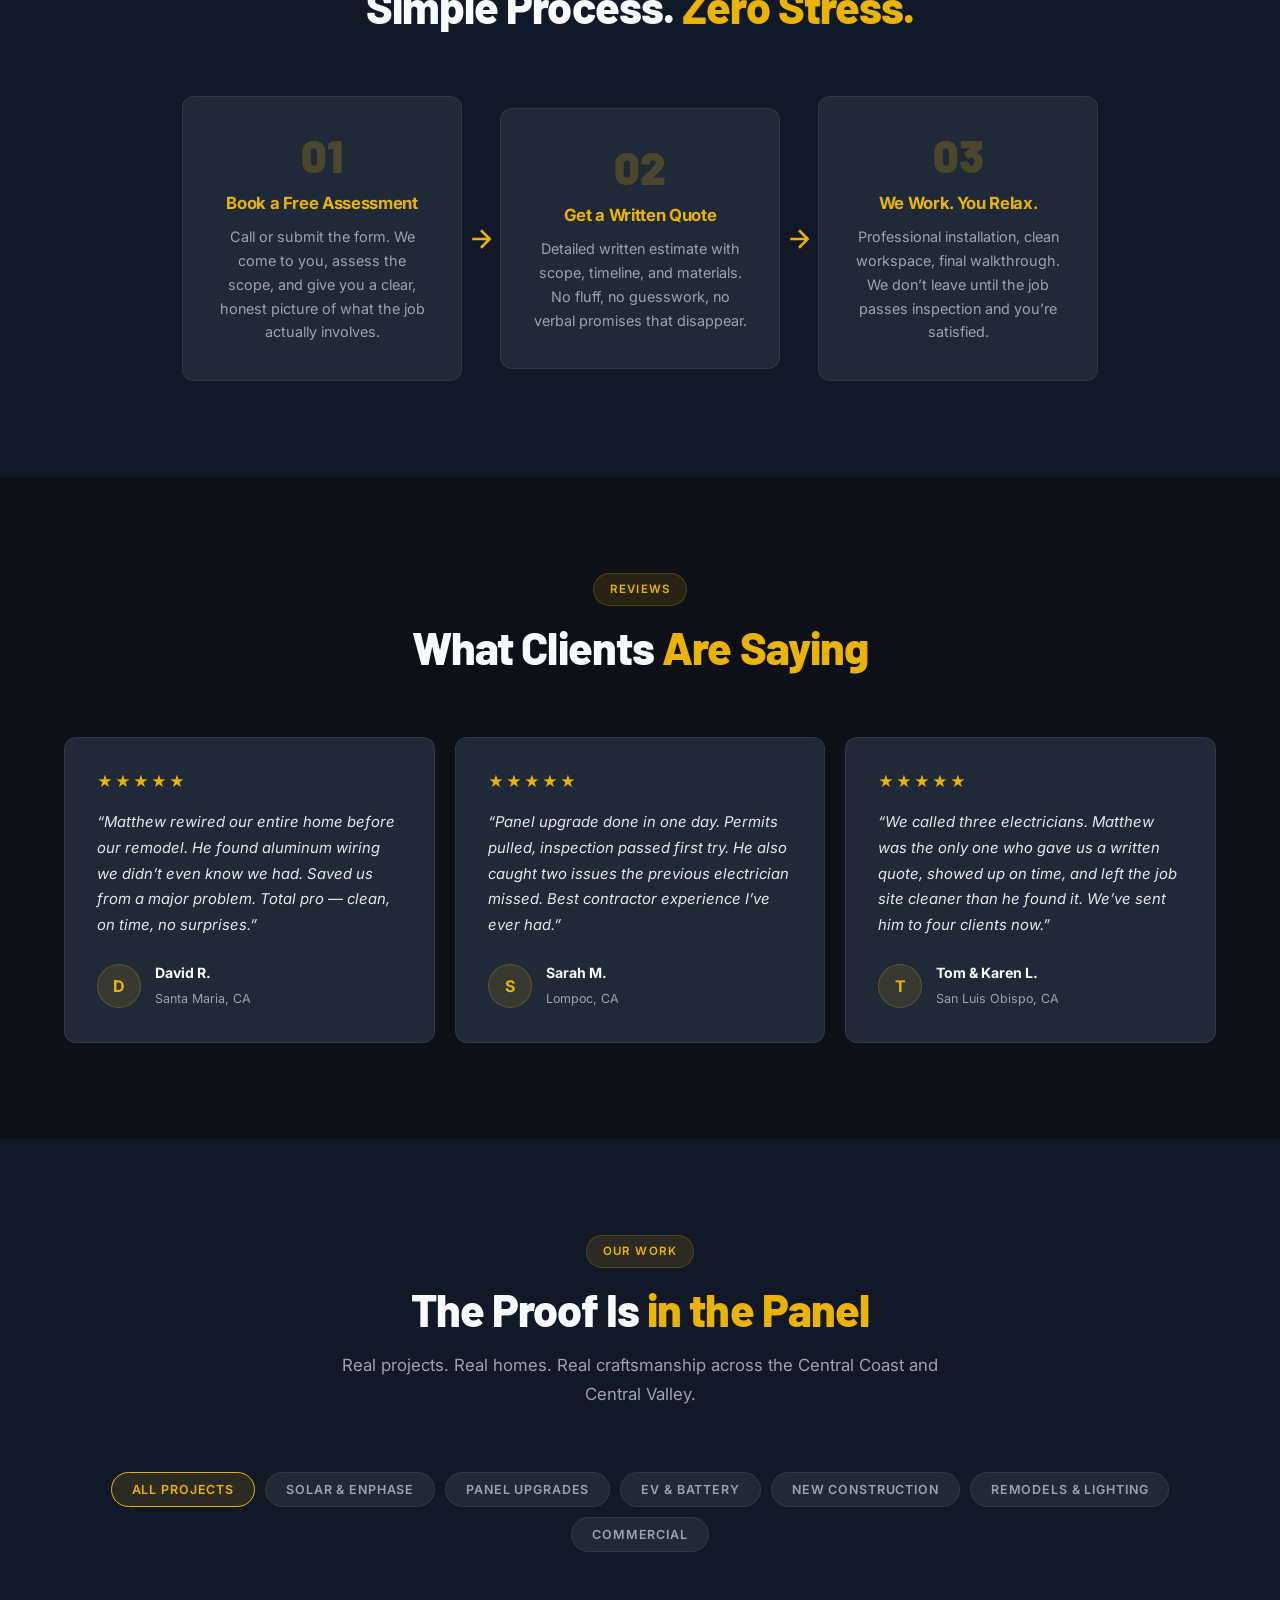
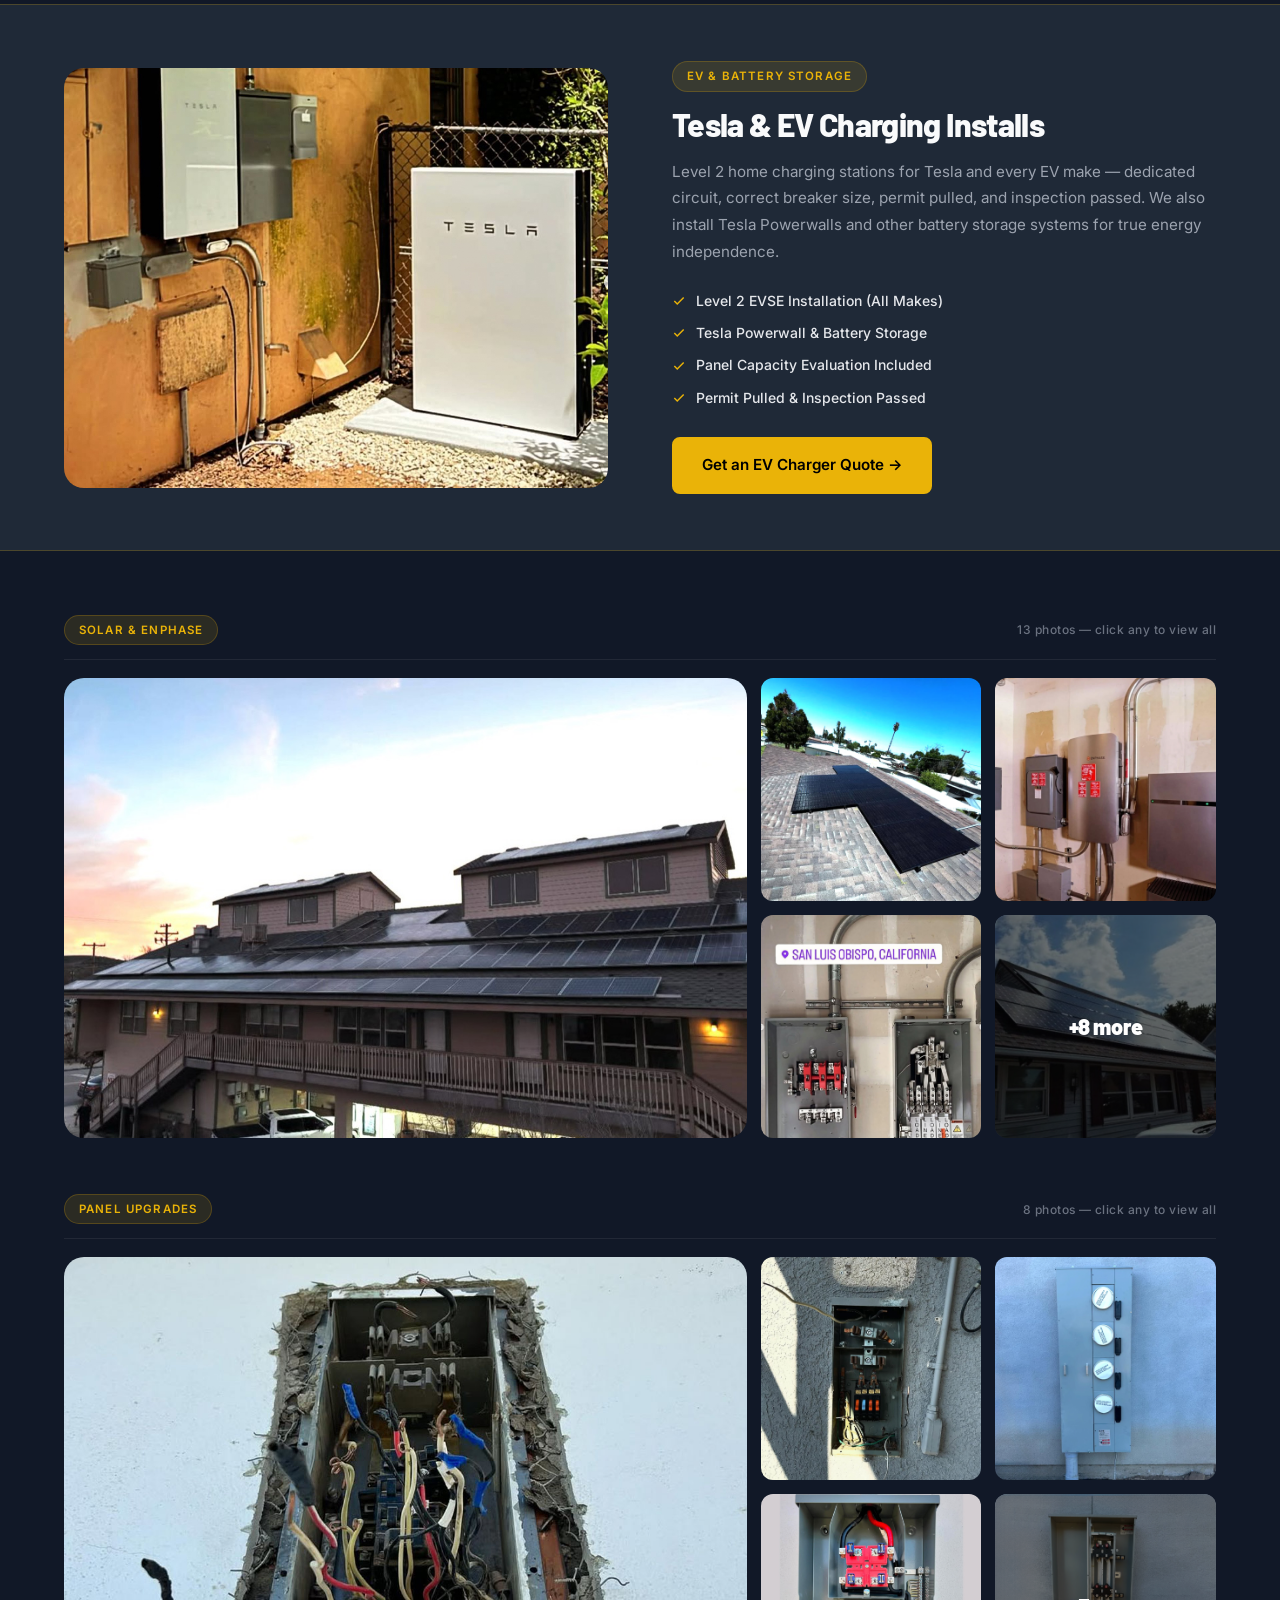
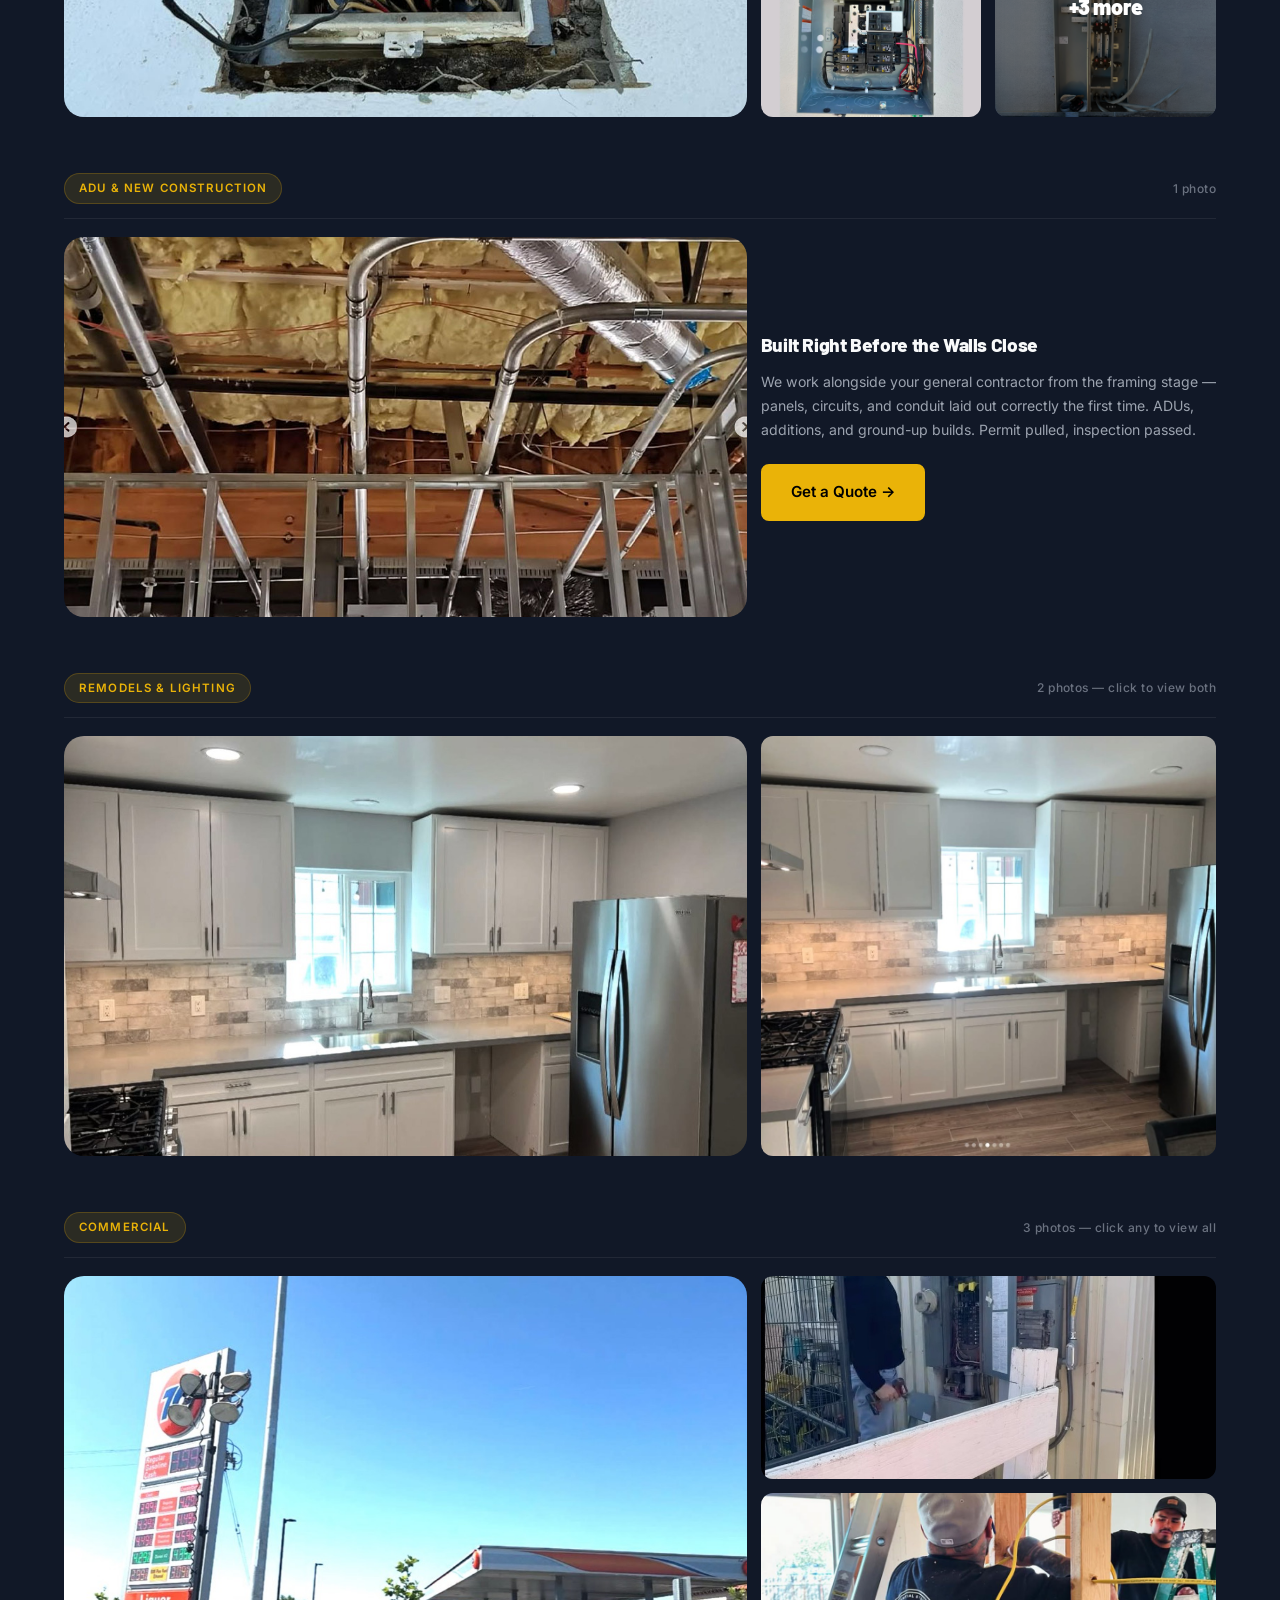
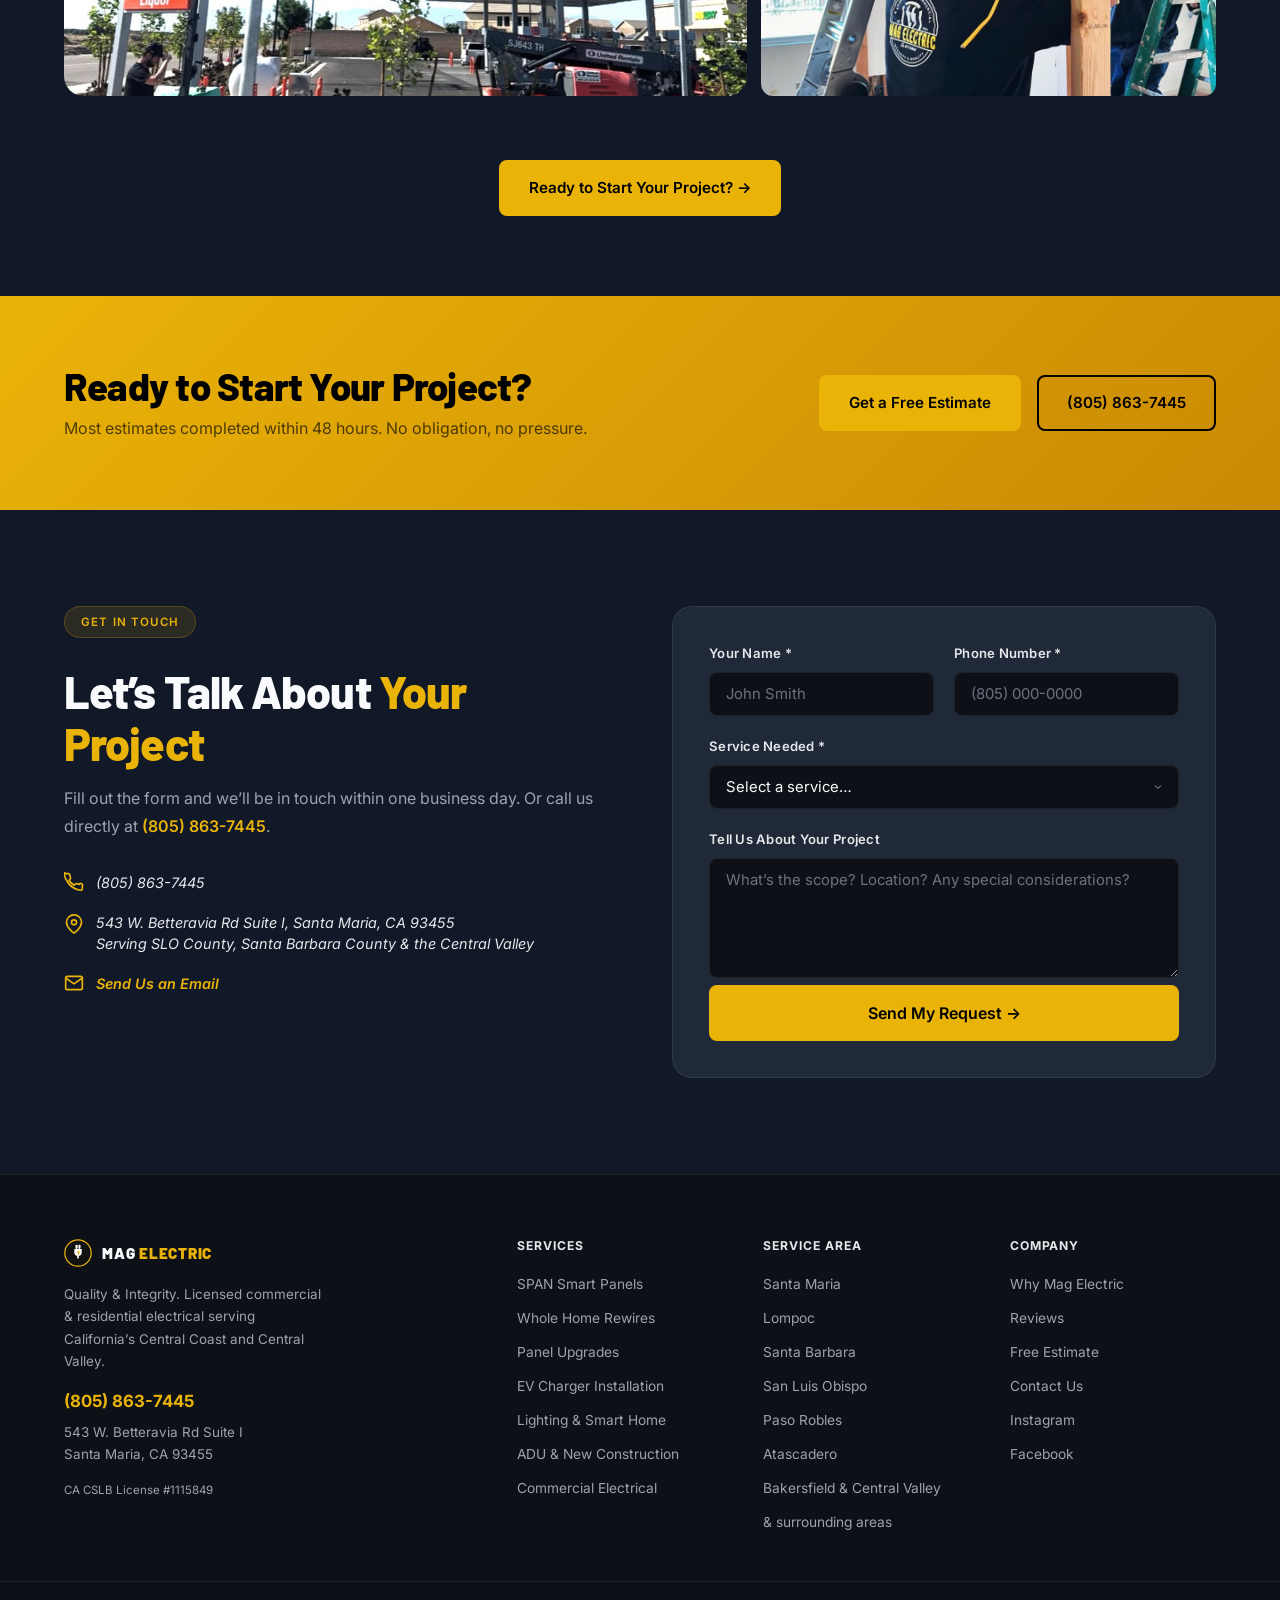
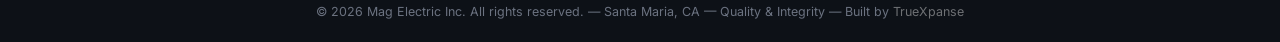
==== commit c16a4587: "SEO pass 2026-04-20: fix canonical domain + schema + FAQ markup Critical: migrate every canonical/og" ====
--- a/index.html
+++ b/index.html
@@ -7,30 +7,30 @@
   <!-- ═══════════════════════════════════════════════════
        PRIMARY SEO
   ════════════════════════════════════════════════════ -->
-  <title>Electrician Santa Maria CA | Mag Electric Inc. &mdash; Panel Upgrades, EV Chargers &amp; Solar</title>
-  <meta name="description" content="Mag Electric Inc. &mdash; Licensed electrician in Santa Maria, CA serving SLO County &amp; Santa Barbara County. Panel upgrades, EV charger installation, solar wiring, whole home rewires &amp; commercial electrical. CA Lic #1115849. Free estimates &mdash; call (805) 863-7445." />
+  <title>Electrician in Santa Maria, CA | MAG Electric</title>
+  <meta name="description" content="Licensed electrician in Santa Maria, CA. Panel upgrades, EV chargers, solar wiring & commercial electrical across SLO & Santa Barbara Counties. CA Lic #1115849. Free estimates — call (805) 863-7445." />
   <meta name="keywords" content="electrician Santa Maria CA, panel upgrade Santa Maria, EV charger installation SLO County, solar electrician Central Coast, SPAN smart panel installer, licensed electrician Santa Barbara County, residential electrician Central Coast, commercial electrician Central Valley, whole home rewire, ADU electrician Santa Maria, Mag Electric Inc" />
 
   <!-- Canonical (update to your live domain once DNS is connected) -->
-  <link rel="canonical" href="https://magelectricinc.com/" />
+  <link rel="canonical" href="https://magelectric.net/" />
 
   <!-- ═══════════════════════════════════════════════════
        OPEN GRAPH  (Facebook, LinkedIn, iMessage previews)
   ════════════════════════════════════════════════════ -->
   <meta property="og:type"        content="website" />
-  <meta property="og:url"         content="https://magelectricinc.com/" />
+  <meta property="og:url"         content="https://magelectric.net/" />
   <meta property="og:site_name"   content="Mag Electric Inc." />
-  <meta property="og:title"       content="Electrician Santa Maria CA | Mag Electric Inc." />
+  <meta property="og:title"       content="Electrician in Santa Maria, CA | MAG Electric" />
   <meta property="og:description" content="Licensed electrician in Santa Maria, CA. Panel upgrades, EV chargers, solar wiring, whole home rewires &amp; commercial electrical. CA Lic #1115849. Free estimates. (805) 863-7445." />
-  <meta property="og:image"       content="https://magelectricinc.com/images/solar_sunset_commercial.jpg" />
+  <meta property="og:image"       content="https://magelectric.net/images/solar_sunset_commercial.jpg" />
 
   <!-- ═══════════════════════════════════════════════════
        TWITTER CARD
   ════════════════════════════════════════════════════ -->
   <meta name="twitter:card"        content="summary_large_image" />
-  <meta name="twitter:title"       content="Electrician Santa Maria CA | Mag Electric Inc." />
+  <meta name="twitter:title"       content="Electrician in Santa Maria, CA | MAG Electric" />
   <meta name="twitter:description" content="Licensed electrician in Santa Maria, CA. Panel upgrades, EV chargers, solar wiring &amp; more. CA Lic #1115849. Free estimates. (805) 863-7445." />
-  <meta name="twitter:image"       content="https://magelectricinc.com/images/solar_sunset_commercial.jpg" />
+  <meta name="twitter:image"       content="https://magelectric.net/images/solar_sunset_commercial.jpg" />
 
   <!-- ═══════════════════════════════════════════════════
        GEO TARGETING  (local search signals)
@@ -57,8 +57,8 @@
     "@type": "ElectricalContractor",
     "name": "Mag Electric Inc.",
     "alternateName": "MAG Electric",
-    "url": "https://magelectricinc.com",
-    "image": "https://magelectricinc.com/images/solar_sunset_commercial.jpg",
+    "url": "https://magelectric.net",
+    "image": "https://magelectric.net/images/solar_sunset_commercial.jpg",
     "description": "Licensed residential and commercial electrician serving Santa Maria, SLO County, Santa Barbara County, and the Central Valley. Specializing in panel upgrades, EV charger installation, solar panel wiring, whole home rewires, SPAN smart panel installs, and commercial electrical.",
     "telephone": "+18058637445",
     "email": "magelectric.cc@gmail.com",
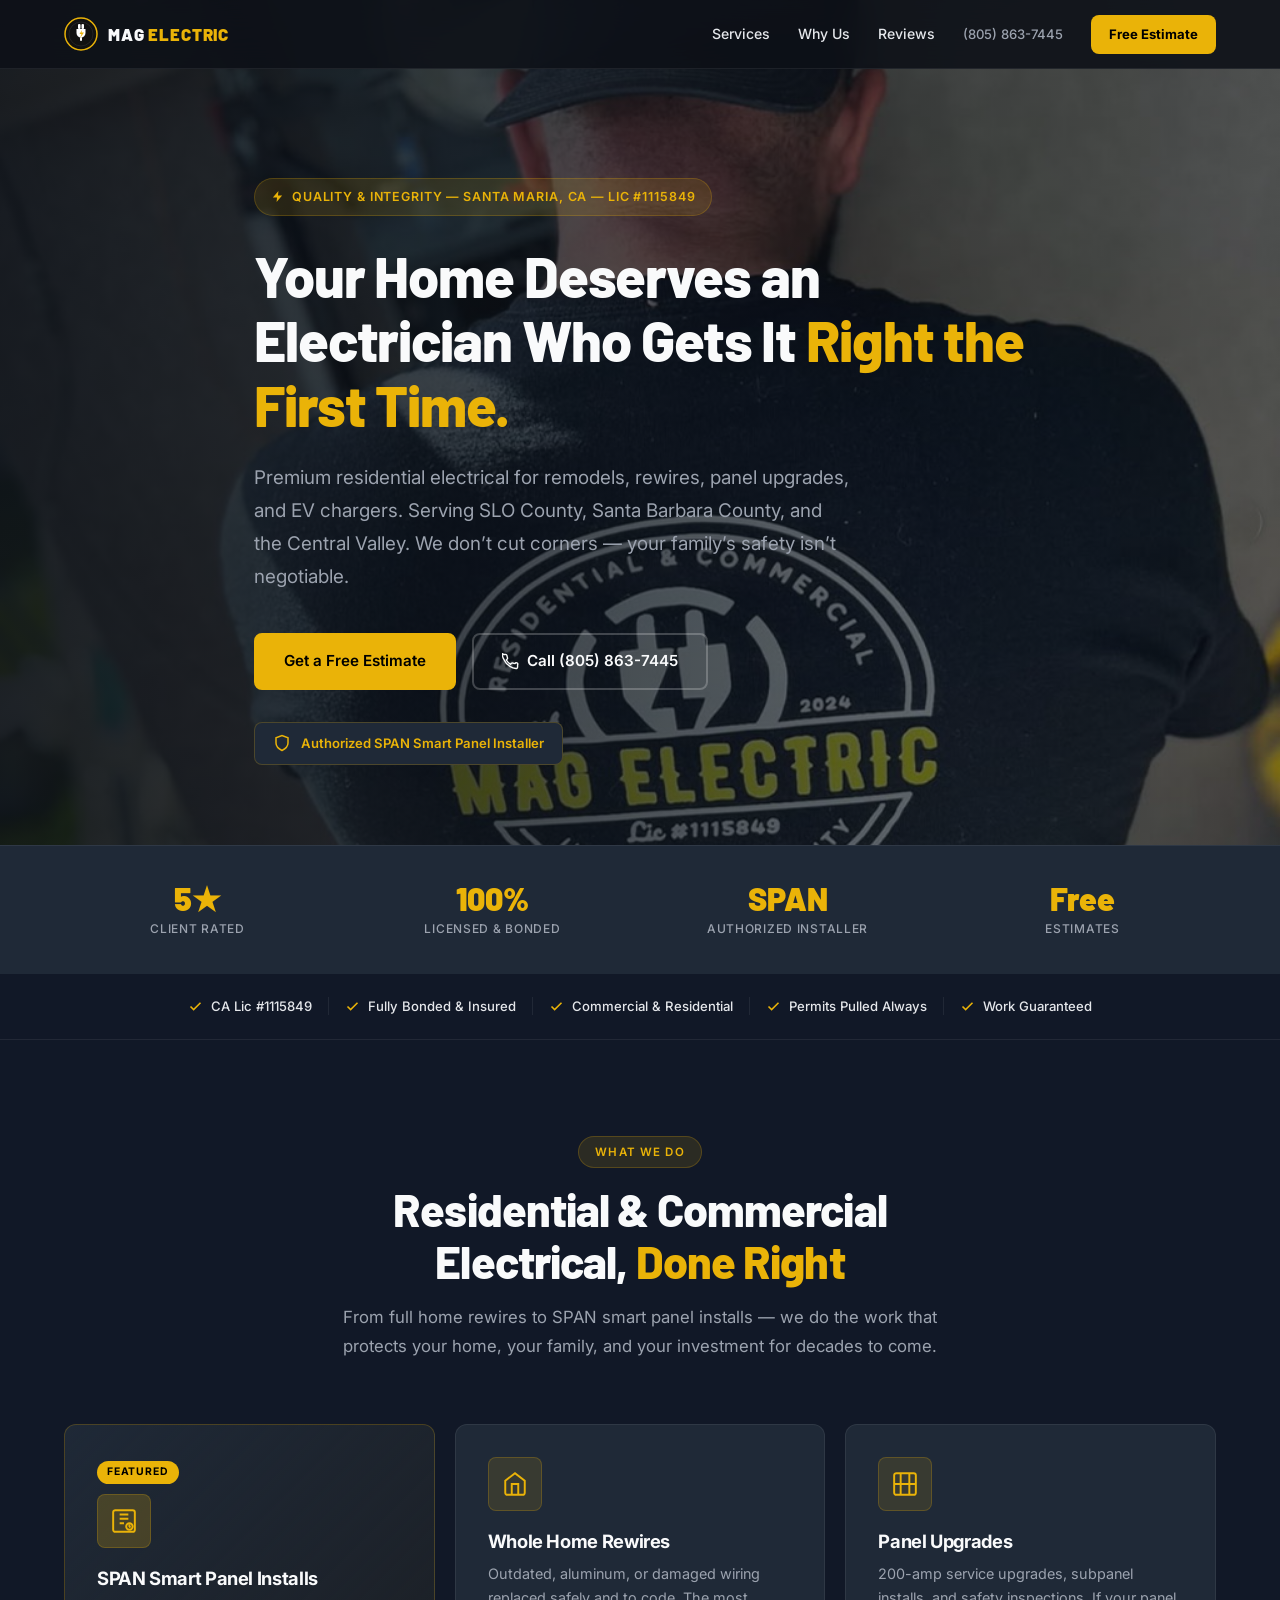
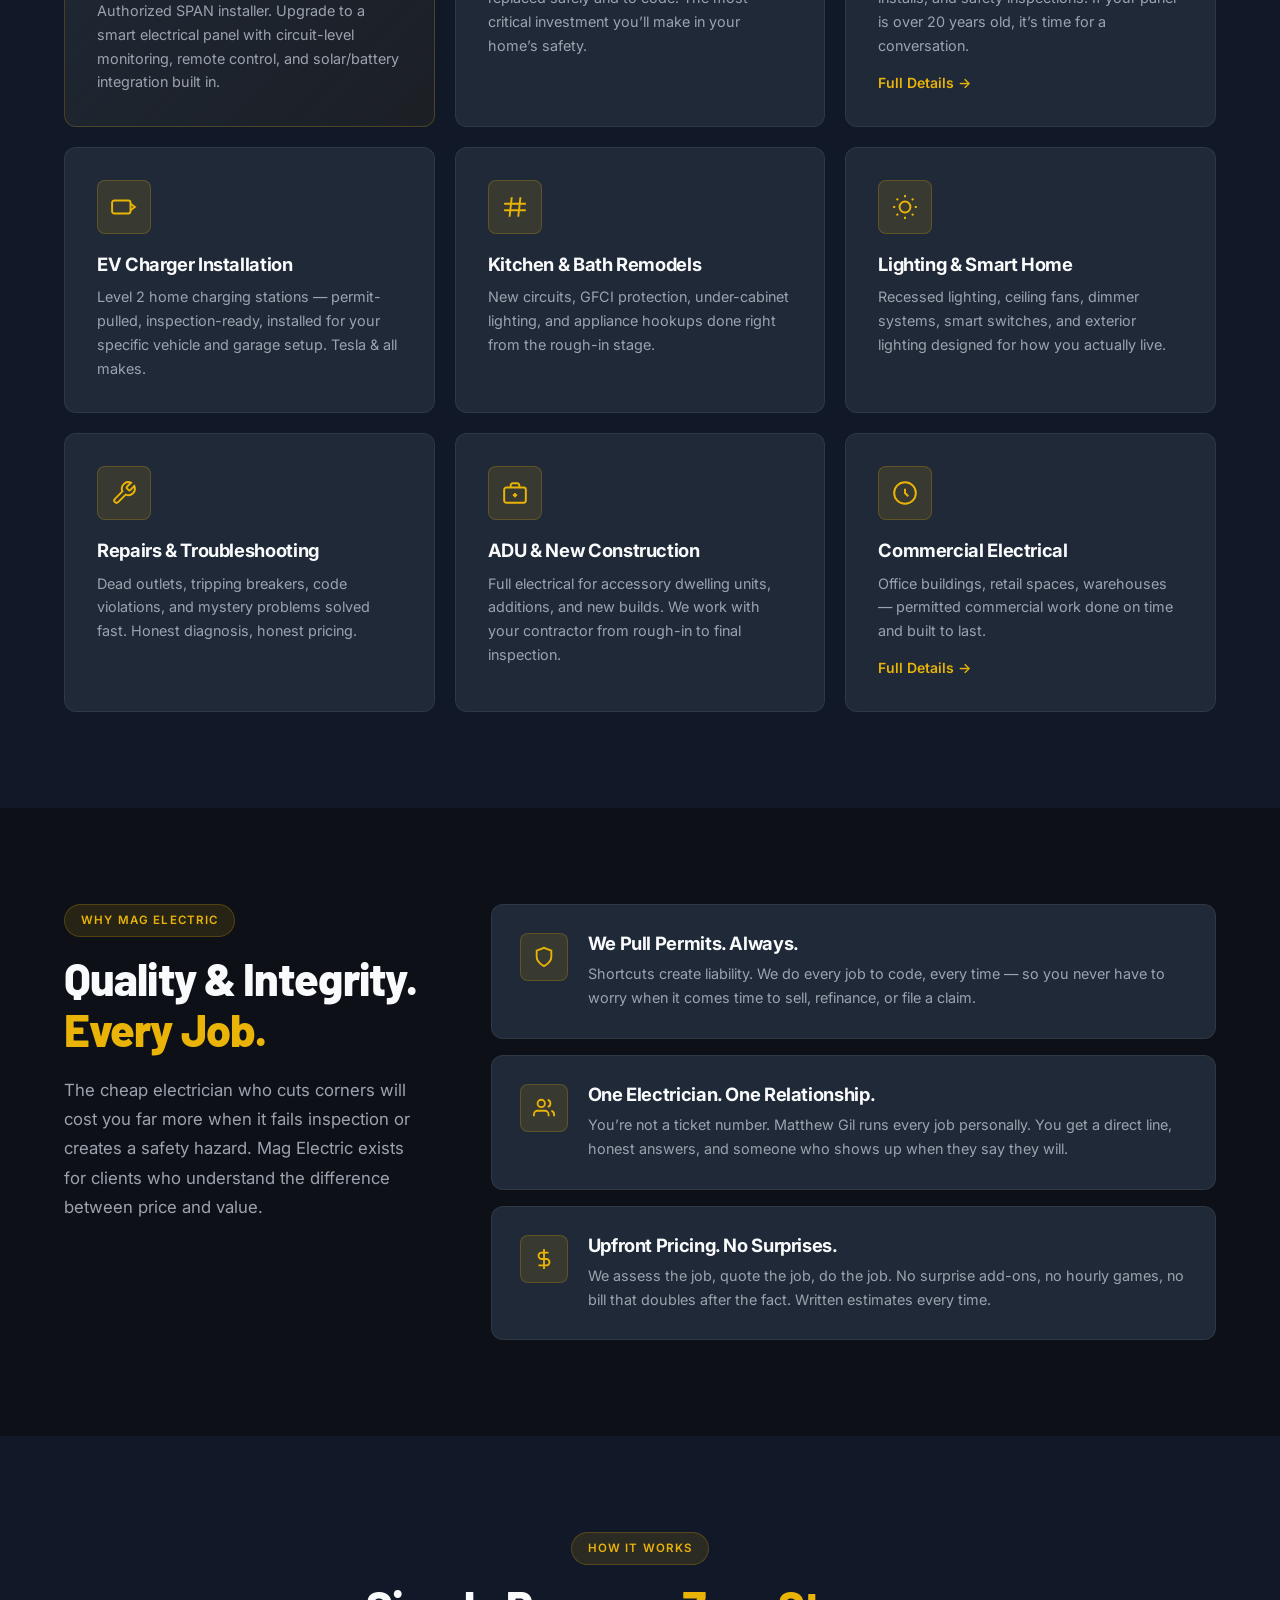
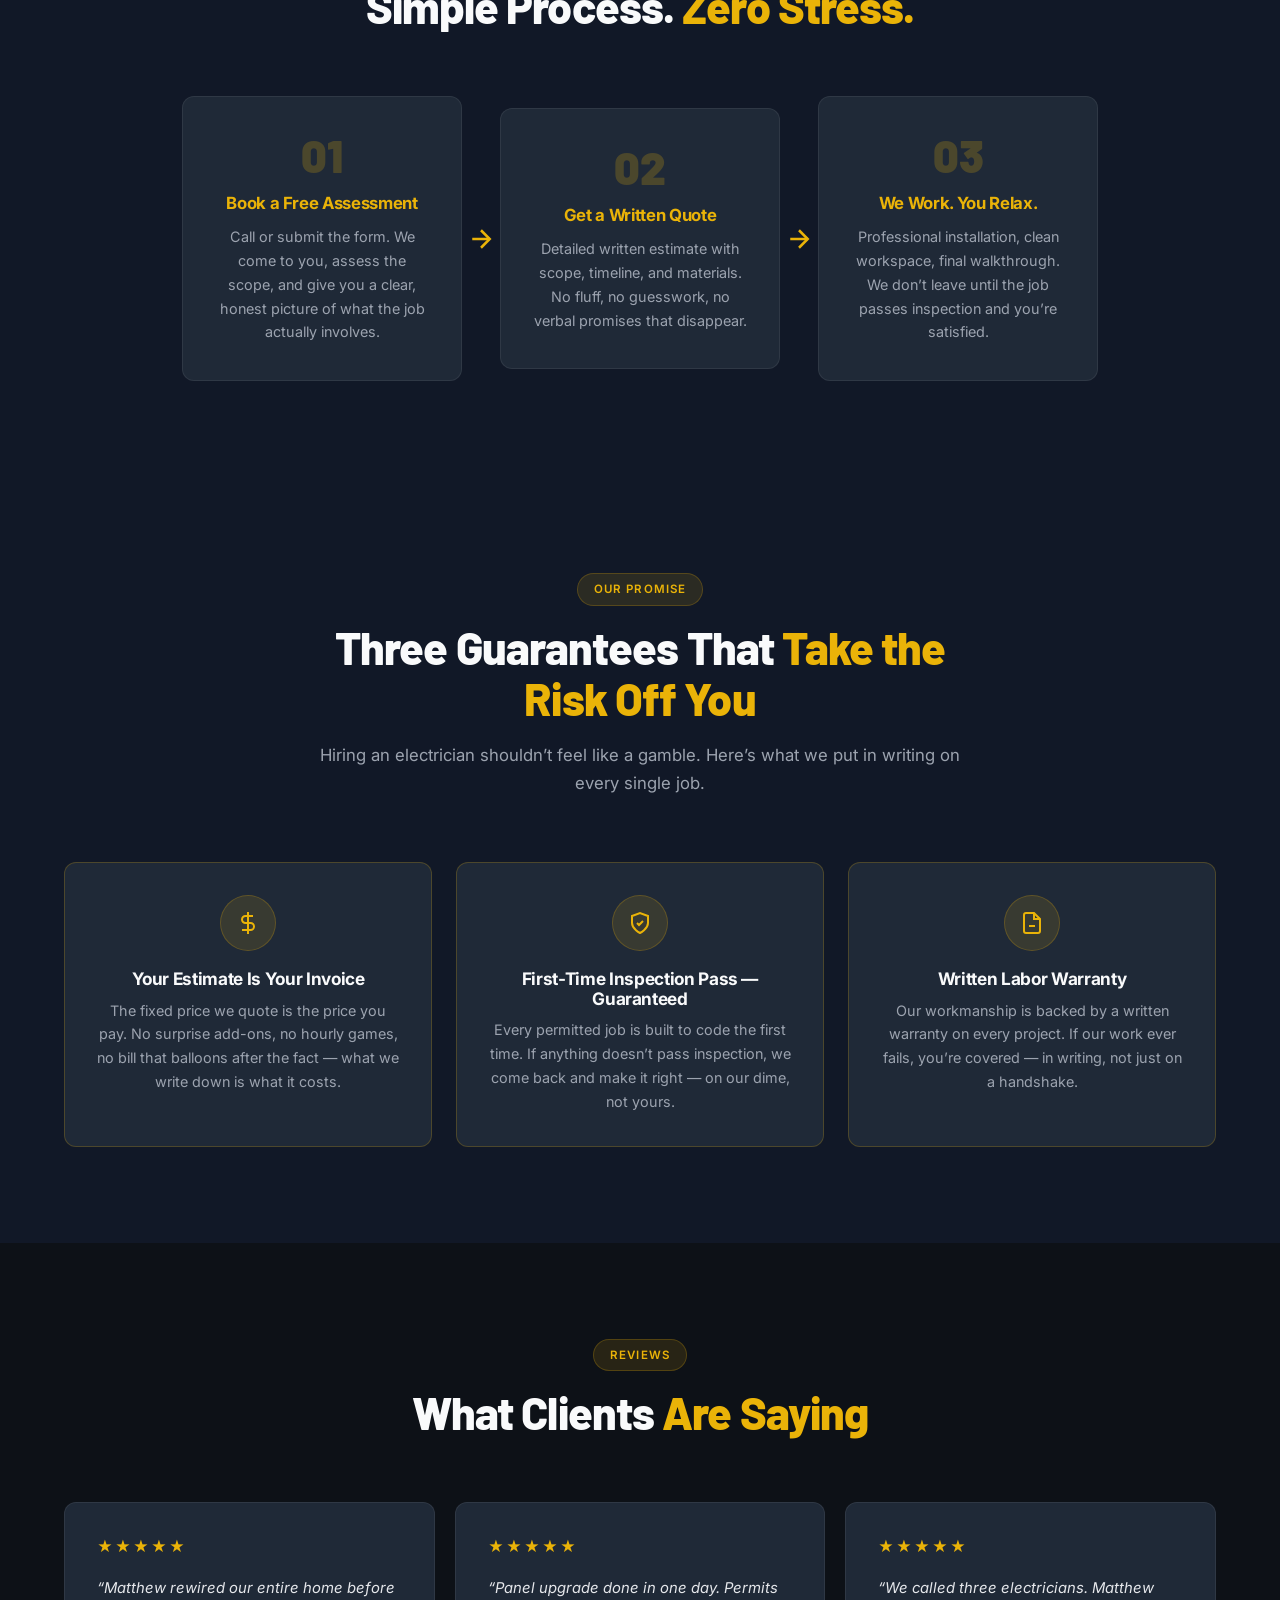
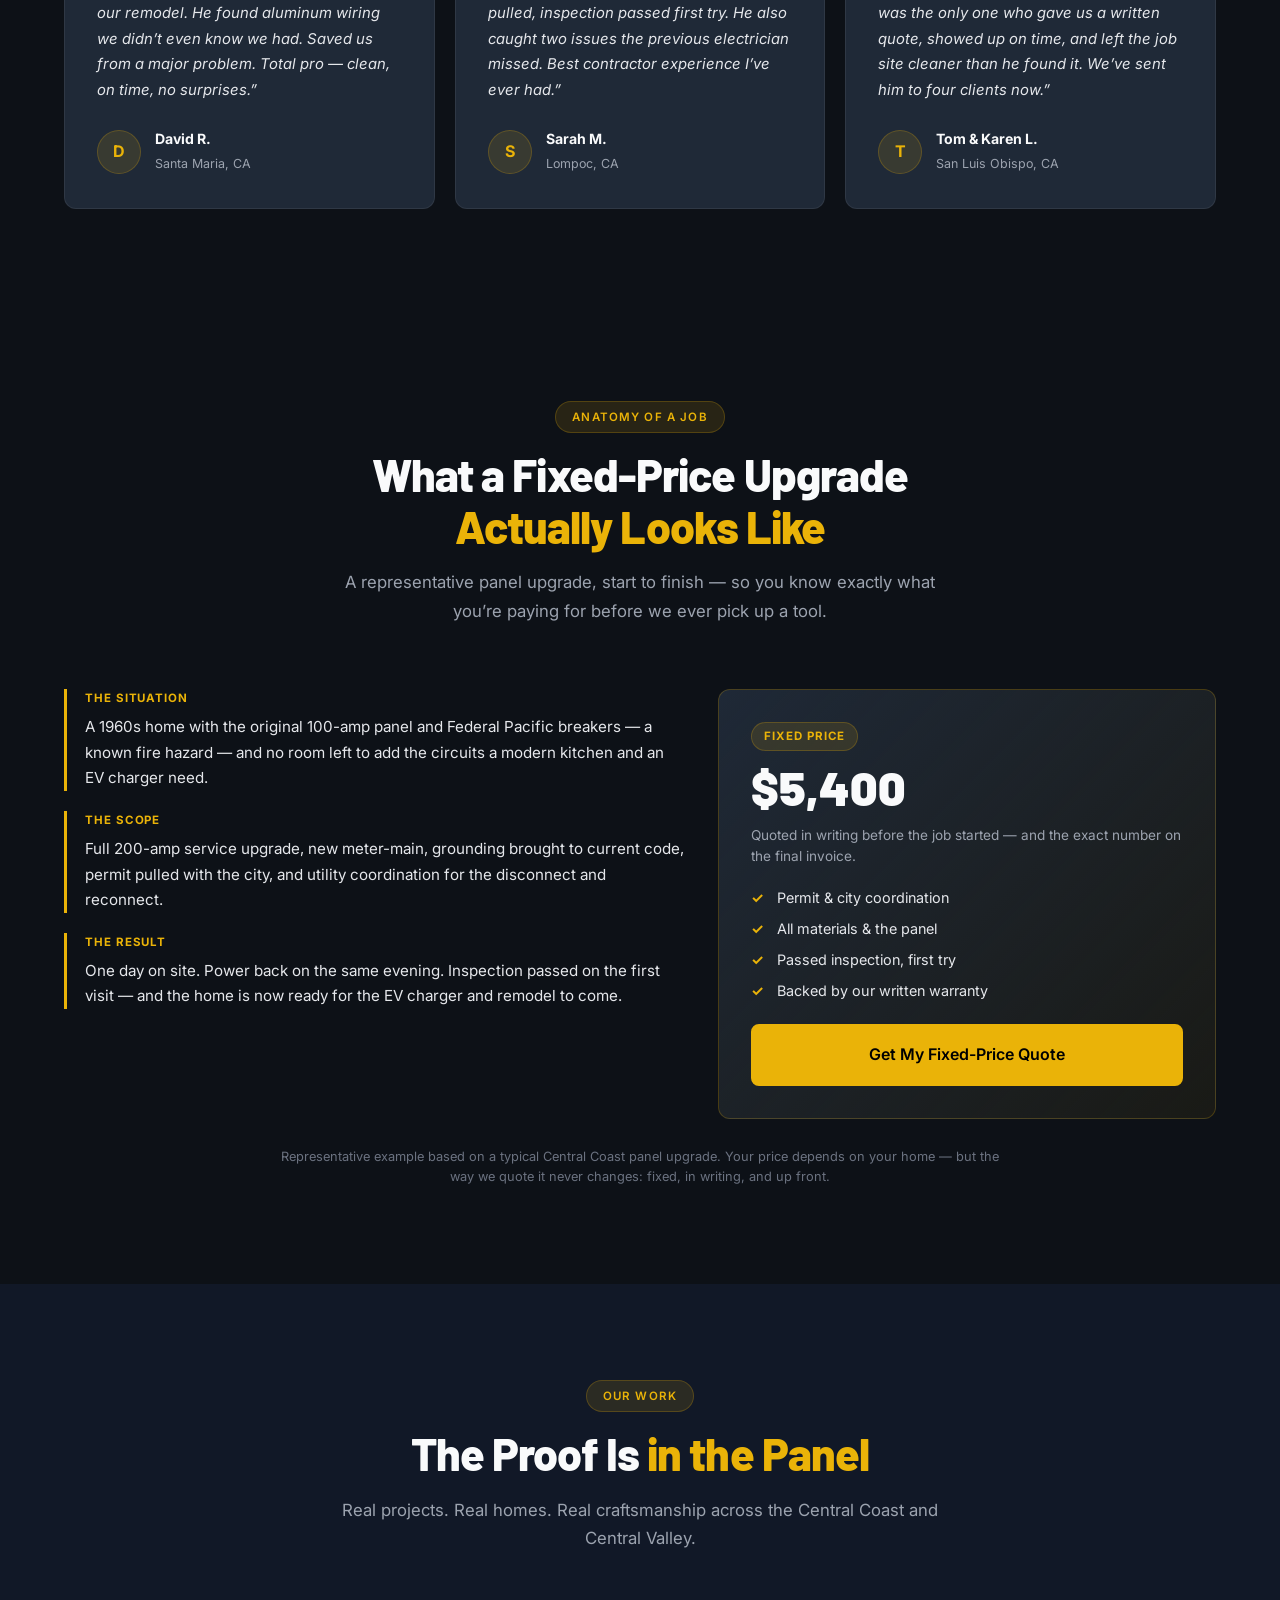
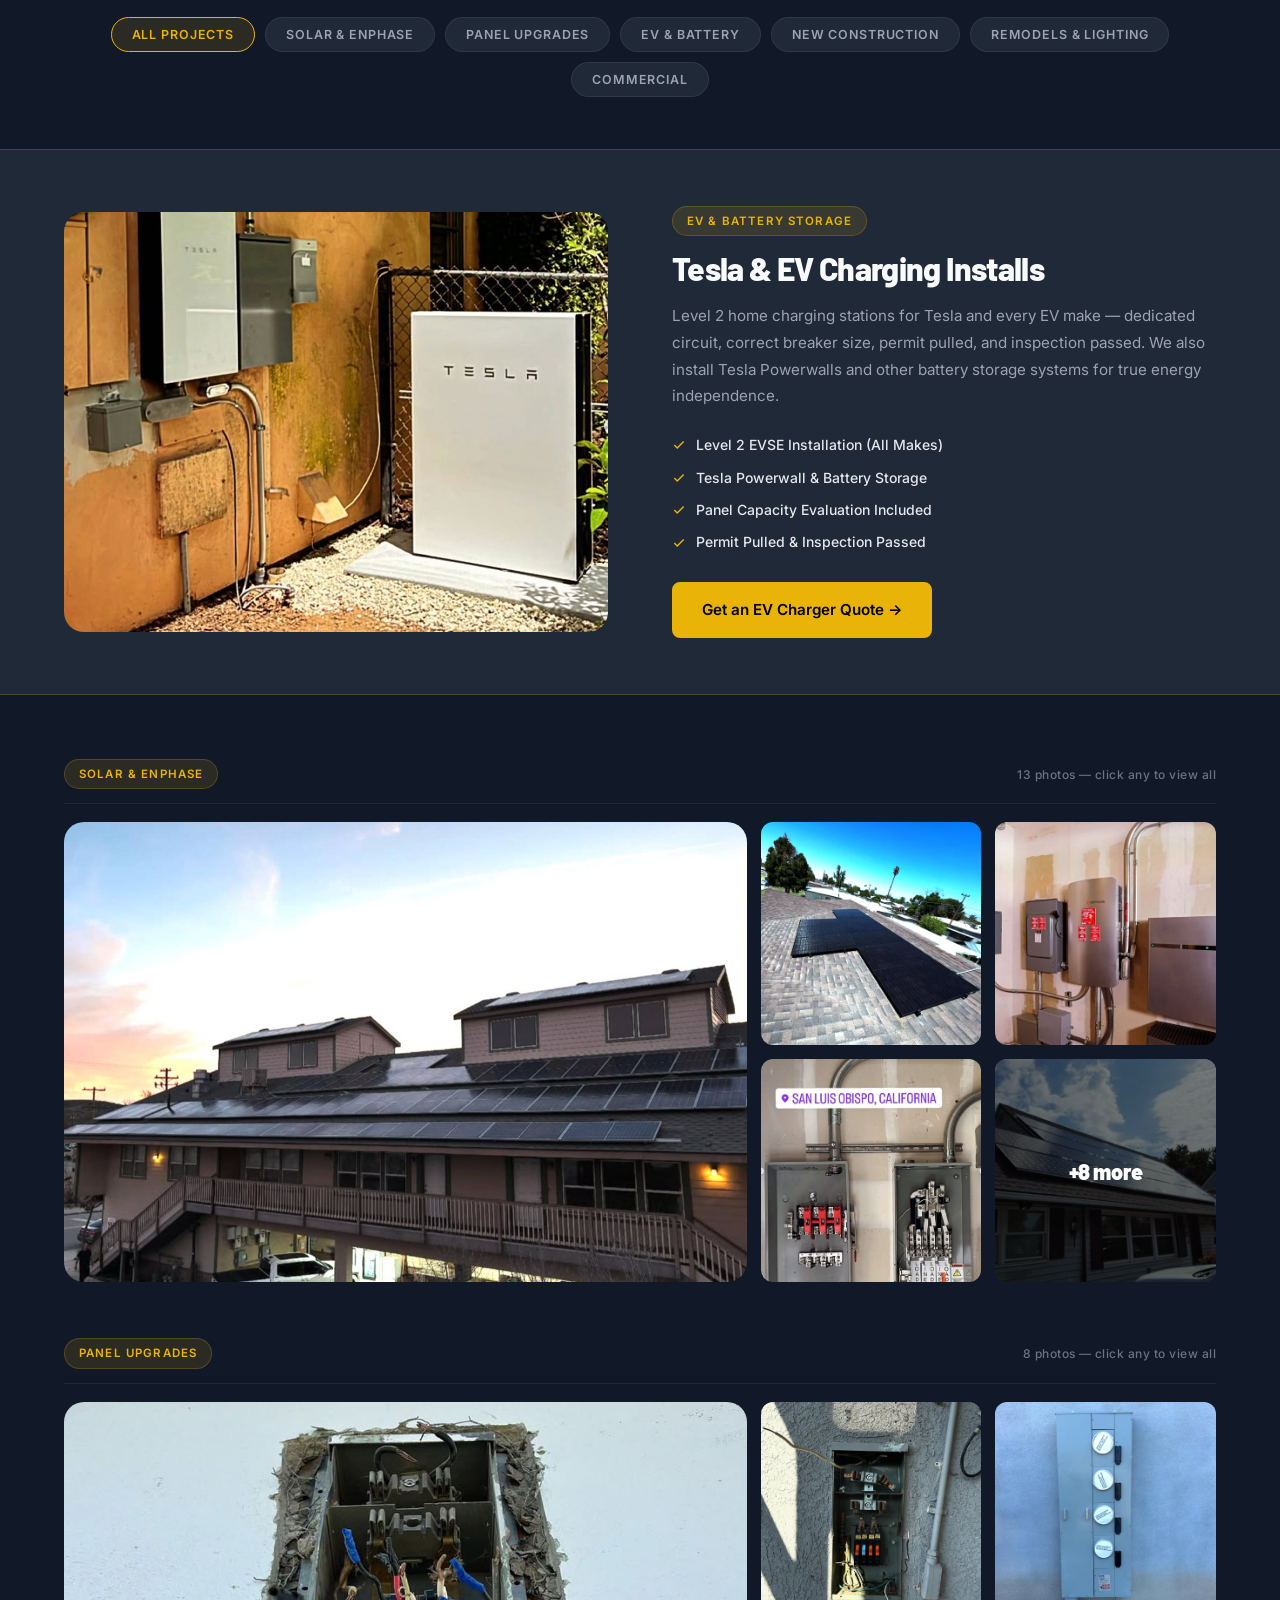
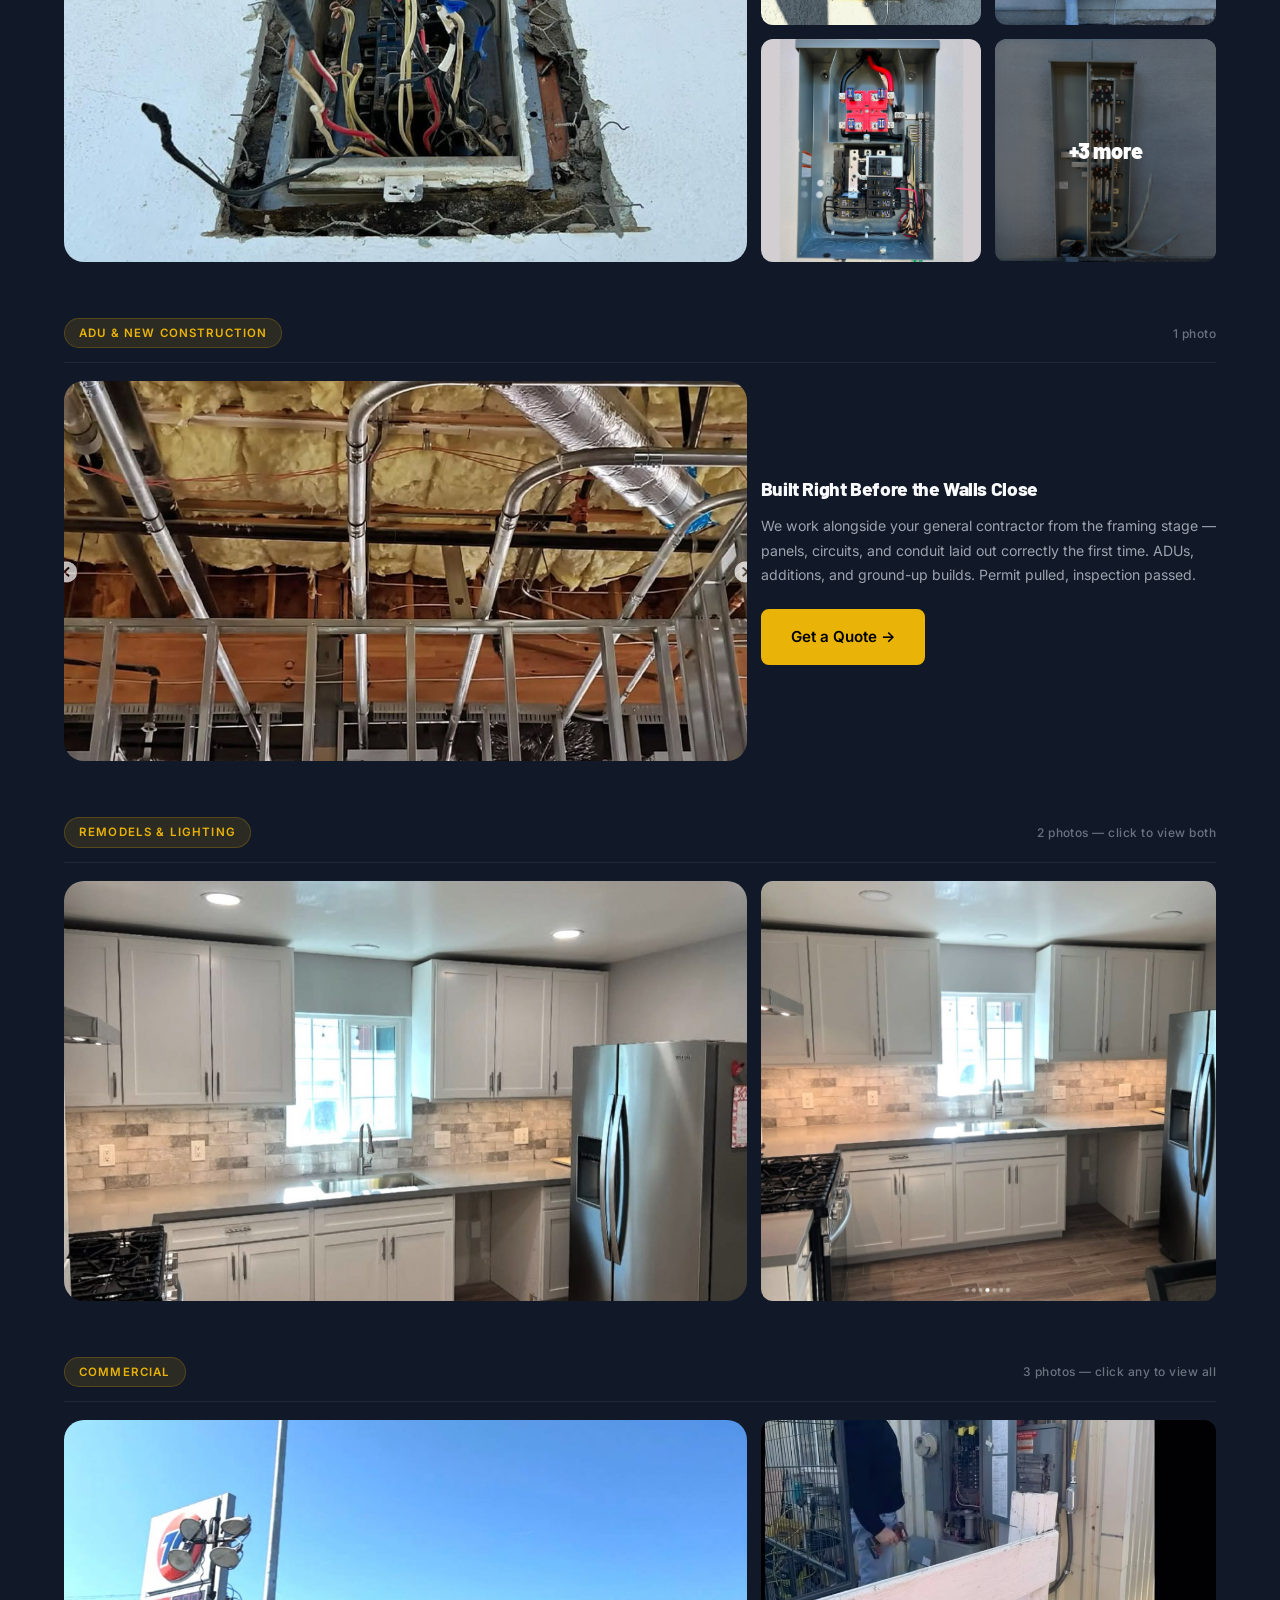
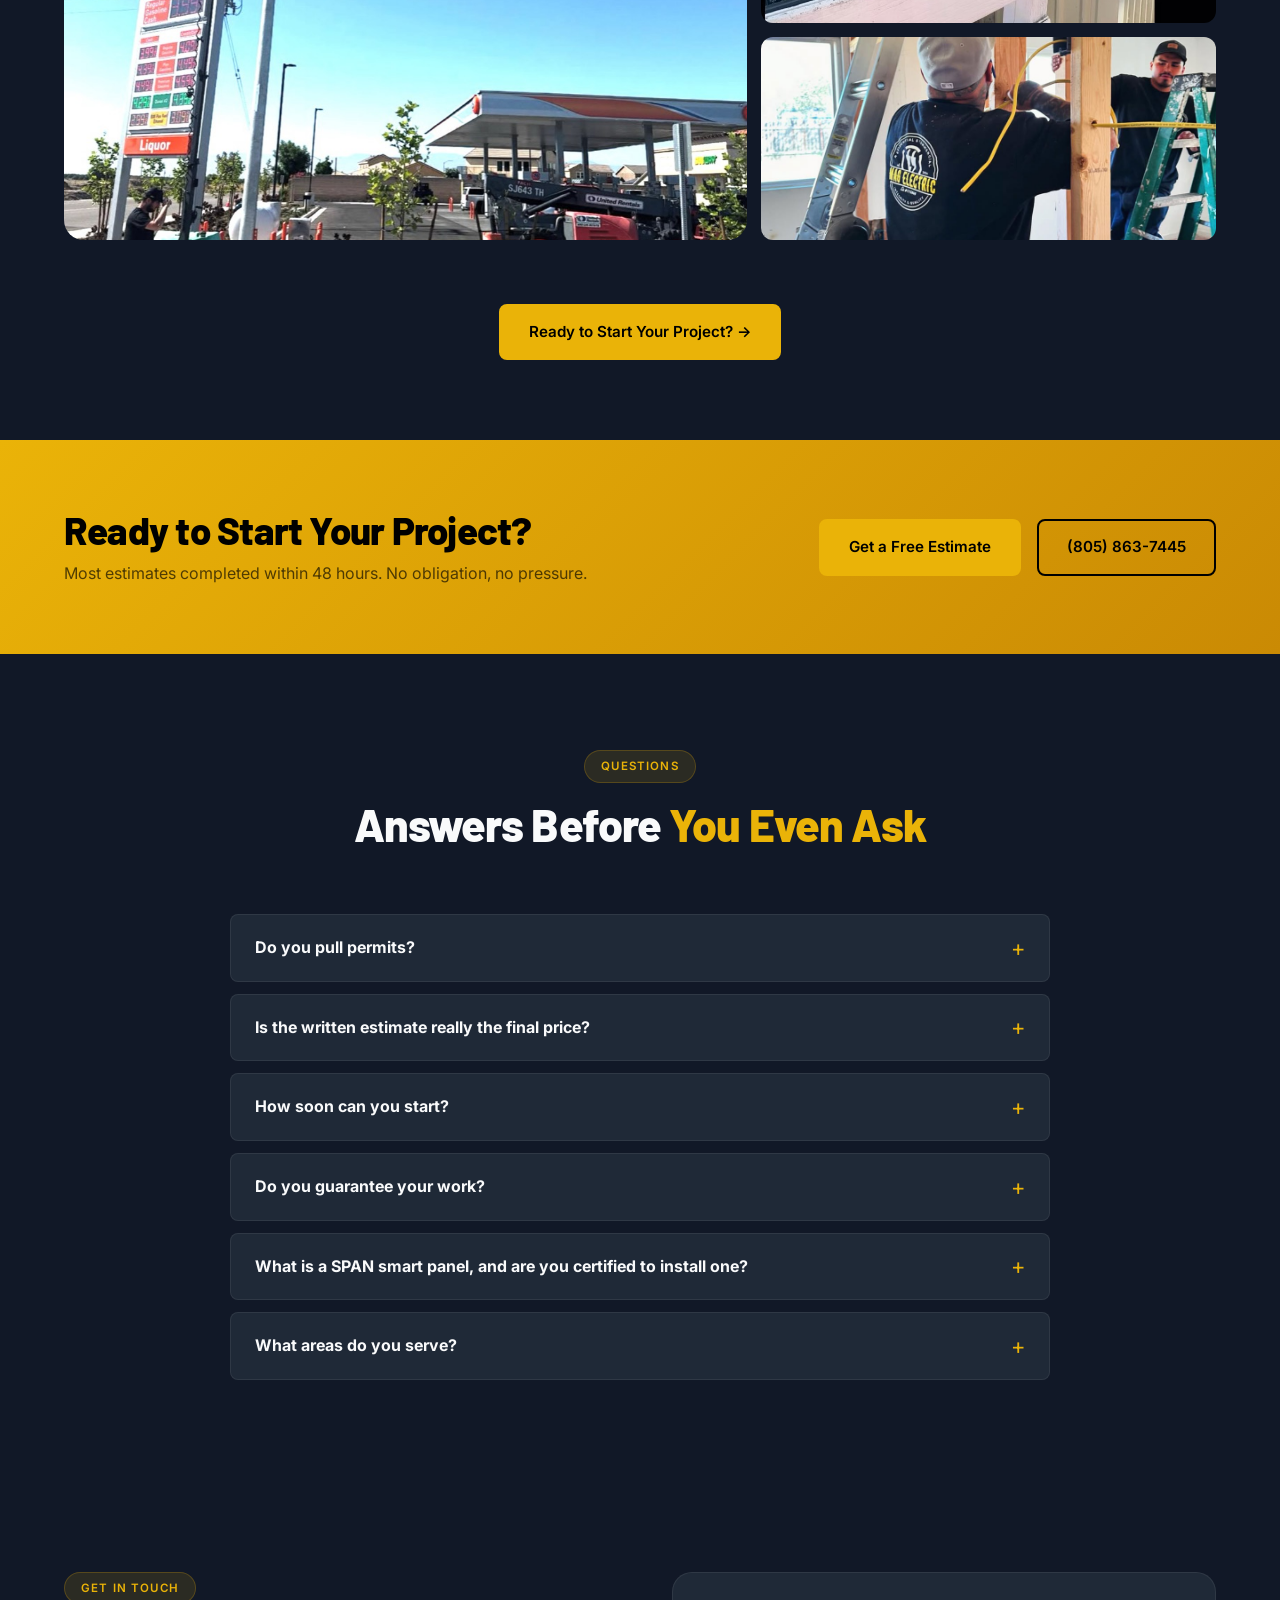
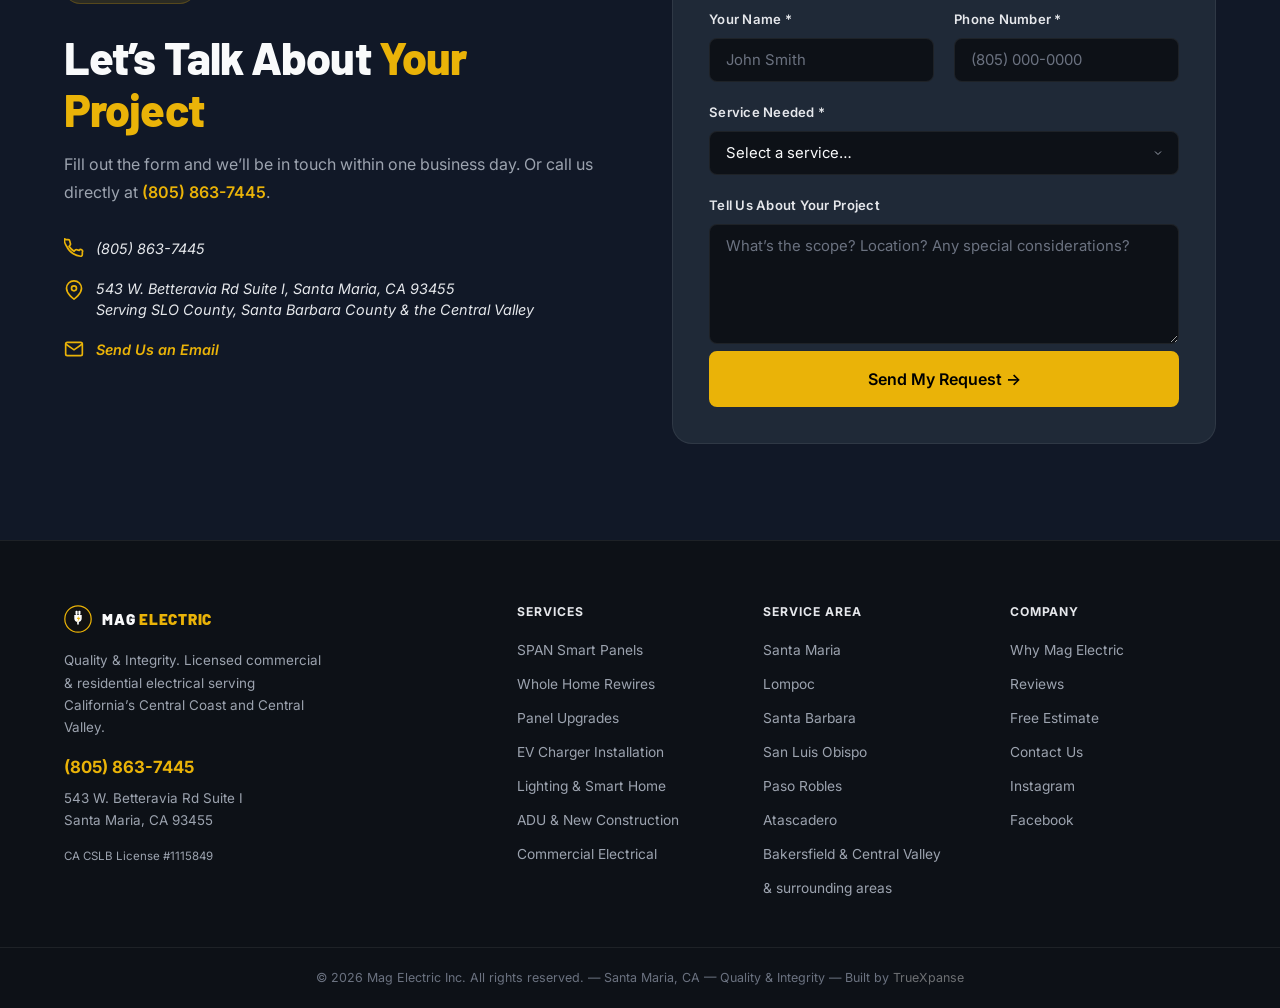
==== commit bcfae256: "Conversion upgrade + demo detach: promise/guarantee stack, fixed-price case study, FAQ (schema); rep" ====
--- a/index.html
+++ b/index.html
@@ -12,17 +12,17 @@
   <meta name="keywords" content="electrician Santa Maria CA, panel upgrade Santa Maria, EV charger installation SLO County, solar electrician Central Coast, SPAN smart panel installer, licensed electrician Santa Barbara County, residential electrician Central Coast, commercial electrician Central Valley, whole home rewire, ADU electrician Santa Maria, Mag Electric Inc" />
 
   <!-- Canonical (update to your live domain once DNS is connected) -->
-  <link rel="canonical" href="https://magelectric.net/" />
+  <link rel="canonical" href="https://mag-electric.netlify.app/" />
 
   <!-- ═══════════════════════════════════════════════════
        OPEN GRAPH  (Facebook, LinkedIn, iMessage previews)
   ════════════════════════════════════════════════════ -->
   <meta property="og:type"        content="website" />
-  <meta property="og:url"         content="https://magelectric.net/" />
+  <meta property="og:url"         content="https://mag-electric.netlify.app/" />
   <meta property="og:site_name"   content="Mag Electric Inc." />
   <meta property="og:title"       content="Electrician in Santa Maria, CA | MAG Electric" />
   <meta property="og:description" content="Licensed electrician in Santa Maria, CA. Panel upgrades, EV chargers, solar wiring, whole home rewires &amp; commercial electrical. CA Lic #1115849. Free estimates. (805) 863-7445." />
-  <meta property="og:image"       content="https://magelectric.net/images/solar_sunset_commercial.jpg" />
+  <meta property="og:image"       content="https://mag-electric.netlify.app/images/solar_sunset_commercial.jpg" />
 
   <!-- ═══════════════════════════════════════════════════
        TWITTER CARD
@@ -30,7 +30,7 @@
   <meta name="twitter:card"        content="summary_large_image" />
   <meta name="twitter:title"       content="Electrician in Santa Maria, CA | MAG Electric" />
   <meta name="twitter:description" content="Licensed electrician in Santa Maria, CA. Panel upgrades, EV chargers, solar wiring &amp; more. CA Lic #1115849. Free estimates. (805) 863-7445." />
-  <meta name="twitter:image"       content="https://magelectric.net/images/solar_sunset_commercial.jpg" />
+  <meta name="twitter:image"       content="https://mag-electric.netlify.app/images/solar_sunset_commercial.jpg" />
 
   <!-- ═══════════════════════════════════════════════════
        GEO TARGETING  (local search signals)
@@ -54,66 +54,136 @@
   <script type="application/ld+json">
   {
     "@context": "https://schema.org",
-    "@type": "ElectricalContractor",
-    "name": "Mag Electric Inc.",
-    "alternateName": "MAG Electric",
-    "url": "https://magelectric.net",
-    "image": "https://magelectric.net/images/solar_sunset_commercial.jpg",
-    "description": "Licensed residential and commercial electrician serving Santa Maria, SLO County, Santa Barbara County, and the Central Valley. Specializing in panel upgrades, EV charger installation, solar panel wiring, whole home rewires, SPAN smart panel installs, and commercial electrical.",
-    "telephone": "+18058637445",
-    "email": "magelectric.cc@gmail.com",
-    "address": {
-      "@type": "PostalAddress",
-      "streetAddress": "543 W. Betteravia Rd Suite I",
-      "addressLocality": "Santa Maria",
-      "addressRegion": "CA",
-      "postalCode": "93455",
-      "addressCountry": "US"
-    },
-    "geo": {
-      "@type": "GeoCoordinates",
-      "latitude": 34.9530,
-      "longitude": -120.4357
-    },
-    "areaServed": [
-      {"@type": "City", "name": "Santa Maria"},
-      {"@type": "City", "name": "Lompoc"},
-      {"@type": "City", "name": "Santa Barbara"},
-      {"@type": "City", "name": "San Luis Obispo"},
-      {"@type": "City", "name": "Paso Robles"},
-      {"@type": "City", "name": "Atascadero"},
-      {"@type": "City", "name": "Bakersfield"},
-      {"@type": "AdministrativeArea", "name": "San Luis Obispo County"},
-      {"@type": "AdministrativeArea", "name": "Santa Barbara County"},
-      {"@type": "AdministrativeArea", "name": "Central Valley, California"}
-    ],
-    "hasOfferCatalog": {
-      "@type": "OfferCatalog",
-      "name": "Electrical Services",
-      "itemListElement": [
-        {"@type": "Offer", "itemOffered": {"@type": "Service", "name": "SPAN Smart Panel Installation", "description": "Authorized SPAN installer. Smart electrical panels with circuit-level monitoring, remote control, and solar/battery integration."}},
-        {"@type": "Offer", "itemOffered": {"@type": "Service", "name": "Whole Home Rewire", "description": "Complete residential rewiring including aluminum wiring replacement, updated to current NEC code."}},
-        {"@type": "Offer", "itemOffered": {"@type": "Service", "name": "Electrical Panel Upgrade", "description": "200-amp service upgrades, subpanel installations, and electrical safety inspections."}},
-        {"@type": "Offer", "itemOffered": {"@type": "Service", "name": "EV Charger Installation", "description": "Level 2 home EV charging station installation for Tesla, Ford, GM, Rivian and all electric vehicle makes. Permit pulled and inspection passed."}},
-        {"@type": "Offer", "itemOffered": {"@type": "Service", "name": "Solar Panel Electrical Wiring", "description": "Electrical wiring and interconnection for solar panel systems including Enphase microinverter and grid-tie systems."}},
-        {"@type": "Offer", "itemOffered": {"@type": "Service", "name": "Kitchen and Bathroom Electrical Remodel", "description": "New circuits, GFCI protection, under-cabinet lighting and appliance hookups for kitchen and bath remodels."}},
-        {"@type": "Offer", "itemOffered": {"@type": "Service", "name": "Lighting and Smart Home Installation", "description": "Recessed lighting, ceiling fans, dimmer systems, smart switches and exterior lighting."}},
-        {"@type": "Offer", "itemOffered": {"@type": "Service", "name": "ADU and New Construction Electrical", "description": "Full electrical for accessory dwelling units, additions, and new builds from rough-in to final inspection."}},
-        {"@type": "Offer", "itemOffered": {"@type": "Service", "name": "Commercial Electrical", "description": "Office buildings, retail spaces, gas stations and warehouses — permitted commercial electrical work on time and to code."}},
-        {"@type": "Offer", "itemOffered": {"@type": "Service", "name": "Electrical Repairs and Troubleshooting", "description": "Dead outlets, tripping breakers, code violations and electrical problems diagnosed and resolved."}}
-      ]
-    },
-    "sameAs": [
-      "https://www.instagram.com/mag_electric_/",
-      "https://www.facebook.com/profile.php?id=61578703290723"
-    ],
-    "priceRange": "$$",
-    "openingHoursSpecification": [
+    "@graph": [
       {
-        "@type": "OpeningHoursSpecification",
-        "dayOfWeek": ["Monday", "Tuesday", "Wednesday", "Thursday", "Friday"],
-        "opens": "07:00",
-        "closes": "18:00"
+        "@type": "ElectricalContractor",
+        "@id": "https://mag-electric.netlify.app/#business",
+        "name": "Mag Electric Inc.",
+        "alternateName": "MAG Electric",
+        "url": "https://mag-electric.netlify.app",
+        "image": "https://mag-electric.netlify.app/images/solar_sunset_commercial.jpg",
+        "description": "Licensed residential and commercial electrician serving Santa Maria, SLO County, Santa Barbara County, and the Central Valley. Specializing in panel upgrades, EV charger installation, solar panel wiring, whole home rewires, SPAN smart panel installs, and commercial electrical.",
+        "telephone": "+18058637445",
+        "email": "magelectric.cc@gmail.com",
+        "address": {
+          "@type": "PostalAddress",
+          "streetAddress": "543 W. Betteravia Rd Suite I",
+          "addressLocality": "Santa Maria",
+          "addressRegion": "CA",
+          "postalCode": "93455",
+          "addressCountry": "US"
+        },
+        "geo": {
+          "@type": "GeoCoordinates",
+          "latitude": 34.9530,
+          "longitude": -120.4357
+        },
+        "areaServed": [
+          {"@type": "City", "name": "Santa Maria"},
+          {"@type": "City", "name": "Lompoc"},
+          {"@type": "City", "name": "Santa Barbara"},
+          {"@type": "City", "name": "San Luis Obispo"},
+          {"@type": "City", "name": "Paso Robles"},
+          {"@type": "City", "name": "Atascadero"},
+          {"@type": "City", "name": "Bakersfield"},
+          {"@type": "AdministrativeArea", "name": "San Luis Obispo County"},
+          {"@type": "AdministrativeArea", "name": "Santa Barbara County"},
+          {"@type": "AdministrativeArea", "name": "Central Valley, California"}
+        ],
+        "founder": {"@id": "https://mag-electric.netlify.app/#matthew-gil"},
+        "employee": {"@id": "https://mag-electric.netlify.app/#matthew-gil"},
+        "hasCredential": [
+          {
+            "@type": "EducationalOccupationalCredential",
+            "credentialCategory": "license",
+            "name": "California Contractors State License Board (CSLB) C-10 Electrical Contractor License",
+            "identifier": "1115849",
+            "recognizedBy": {
+              "@type": "GovernmentOrganization",
+              "name": "California Contractors State License Board",
+              "url": "https://www.cslb.ca.gov/"
+            }
+          }
+        ],
+        "hasOfferCatalog": {
+          "@type": "OfferCatalog",
+          "name": "Electrical Services",
+          "itemListElement": [
+            {"@type": "Offer", "itemOffered": {"@type": "Service", "name": "SPAN Smart Panel Installation", "description": "Authorized SPAN installer. Smart electrical panels with circuit-level monitoring, remote control, and solar/battery integration."}},
+            {"@type": "Offer", "itemOffered": {"@type": "Service", "name": "Whole Home Rewire", "description": "Complete residential rewiring including aluminum wiring replacement, updated to current NEC code."}},
+            {"@type": "Offer", "itemOffered": {"@type": "Service", "name": "Electrical Panel Upgrade", "description": "200-amp service upgrades, subpanel installations, and electrical safety inspections."}},
+            {"@type": "Offer", "itemOffered": {"@type": "Service", "name": "EV Charger Installation", "description": "Level 2 home EV charging station installation for Tesla, Ford, GM, Rivian and all electric vehicle makes. Permit pulled and inspection passed."}},
+            {"@type": "Offer", "itemOffered": {"@type": "Service", "name": "Solar Panel Electrical Wiring", "description": "Electrical wiring and interconnection for solar panel systems including Enphase microinverter and grid-tie systems."}},
+            {"@type": "Offer", "itemOffered": {"@type": "Service", "name": "Kitchen and Bathroom Electrical Remodel", "description": "New circuits, GFCI protection, under-cabinet lighting and appliance hookups for kitchen and bath remodels."}},
+            {"@type": "Offer", "itemOffered": {"@type": "Service", "name": "Lighting and Smart Home Installation", "description": "Recessed lighting, ceiling fans, dimmer systems, smart switches and exterior lighting."}},
+            {"@type": "Offer", "itemOffered": {"@type": "Service", "name": "ADU and New Construction Electrical", "description": "Full electrical for accessory dwelling units, additions, and new builds from rough-in to final inspection."}},
+            {"@type": "Offer", "itemOffered": {"@type": "Service", "name": "Commercial Electrical", "description": "Office buildings, retail spaces, gas stations and warehouses — permitted commercial electrical work on time and to code."}},
+            {"@type": "Offer", "itemOffered": {"@type": "Service", "name": "Electrical Repairs and Troubleshooting", "description": "Dead outlets, tripping breakers, code violations and electrical problems diagnosed and resolved."}}
+          ]
+        },
+        "sameAs": [
+          "https://www.instagram.com/mag_electric_/",
+          "https://www.facebook.com/profile.php?id=61578703290723"
+        ],
+        "priceRange": "$$",
+        "openingHoursSpecification": [
+          {
+            "@type": "OpeningHoursSpecification",
+            "dayOfWeek": ["Monday", "Tuesday", "Wednesday", "Thursday", "Friday"],
+            "opens": "07:00",
+            "closes": "18:00"
+          }
+        ]
+      },
+      {
+        "@type": "Person",
+        "@id": "https://mag-electric.netlify.app/#matthew-gil",
+        "name": "Matthew Gil",
+        "givenName": "Matthew",
+        "familyName": "Gil",
+        "jobTitle": "Owner and Licensed Electrician",
+        "description": "Owner of Mag Electric Inc. — a fully licensed, bonded, and insured electrical contractor serving Santa Maria, San Luis Obispo County, Santa Barbara County, and the Central Valley of California. Holds California CSLB License #1115849.",
+        "worksFor": {"@id": "https://mag-electric.netlify.app/#business"},
+        "telephone": "+18058637445",
+        "email": "magelectric.cc@gmail.com",
+        "hasCredential": [
+          {
+            "@type": "EducationalOccupationalCredential",
+            "credentialCategory": "license",
+            "name": "California C-10 Electrical Contractor License",
+            "identifier": "1115849",
+            "recognizedBy": {
+              "@type": "GovernmentOrganization",
+              "name": "California Contractors State License Board",
+              "url": "https://www.cslb.ca.gov/"
+            }
+          }
+        ],
+        "knowsAbout": [
+          "Residential Electrical",
+          "Commercial Electrical",
+          "Electrical Panel Upgrades",
+          "EV Charger Installation",
+          "Solar Panel Wiring",
+          "SPAN Smart Panels",
+          "Whole Home Rewiring",
+          "National Electrical Code (NEC)",
+          "Permitted Electrical Work"
+        ],
+        "address": {
+          "@type": "PostalAddress",
+          "addressLocality": "Santa Maria",
+          "addressRegion": "CA",
+          "addressCountry": "US"
+        }
+      },
+      {
+        "@type": "WebSite",
+        "@id": "https://mag-electric.netlify.app/#website",
+        "url": "https://mag-electric.netlify.app",
+        "name": "MAG Electric",
+        "description": "Licensed electrician in Santa Maria, CA — panel upgrades, EV chargers, solar wiring, commercial electrical.",
+        "publisher": {"@id": "https://mag-electric.netlify.app/#business"}
       }
     ]
   }
@@ -315,6 +385,34 @@
     </div>
   </section>
 
+  <!-- OUR PROMISE / GUARANTEES (2026-07-23) -->
+  <section class="promise section" id="promise">
+    <div class="container">
+      <div class="section-header">
+        <span class="section-tag">Our Promise</span>
+        <h2>Three Guarantees That <span class="highlight">Take the Risk Off You</span></h2>
+        <p>Hiring an electrician shouldn&rsquo;t feel like a gamble. Here&rsquo;s what we put in writing on every single job.</p>
+      </div>
+      <div class="promise-grid">
+        <div class="promise-card">
+          <div class="promise-icon"><svg width="24" height="24" viewBox="0 0 24 24" fill="none" stroke="currentColor" stroke-width="2"><line x1="12" y1="1" x2="12" y2="23"/><path d="M17 5H9.5a3.5 3.5 0 000 7h5a3.5 3.5 0 010 7H6"/></svg></div>
+          <h3>Your Estimate Is Your Invoice</h3>
+          <p>The fixed price we quote is the price you pay. No surprise add-ons, no hourly games, no bill that balloons after the fact &mdash; what we write down is what it costs.</p>
+        </div>
+        <div class="promise-card">
+          <div class="promise-icon"><svg width="24" height="24" viewBox="0 0 24 24" fill="none" stroke="currentColor" stroke-width="2"><path d="M12 22s8-4 8-10V5l-8-3-8 3v7c0 6 8 10 8 10z"/><polyline points="9 12 11 14 15 10"/></svg></div>
+          <h3>First-Time Inspection Pass &mdash; Guaranteed</h3>
+          <p>Every permitted job is built to code the first time. If anything doesn&rsquo;t pass inspection, we come back and make it right &mdash; on our dime, not yours.</p>
+        </div>
+        <div class="promise-card">
+          <div class="promise-icon"><svg width="24" height="24" viewBox="0 0 24 24" fill="none" stroke="currentColor" stroke-width="2"><path d="M14 2H6a2 2 0 00-2 2v16a2 2 0 002 2h12a2 2 0 002-2V8z"/><polyline points="14 2 14 8 20 8"/><line x1="9" y1="15" x2="15" y2="15"/></svg></div>
+          <h3>Written Labor Warranty</h3>
+          <p>Our workmanship is backed by a written warranty on every project. If our work ever fails, you&rsquo;re covered &mdash; in writing, not just on a handshake.</p>
+        </div>
+      </div>
+    </div>
+  </section>
+
   <!-- TESTIMONIALS -->
   <section class="testimonials section" id="reviews">
     <div class="container">
@@ -339,6 +437,37 @@
           <div class="reviewer"><div class="reviewer-avatar">T</div><div><strong>Tom &amp; Karen L.</strong><span>San Luis Obispo, CA</span></div></div>
         </div>
       </div>
+    </div>
+  </section>
+
+  <!-- CASE STUDY (2026-07-23) -->
+  <section class="casestudy section" id="case-study">
+    <div class="container">
+      <div class="section-header">
+        <span class="section-tag">Anatomy of a Job</span>
+        <h2>What a Fixed-Price Upgrade <span class="highlight">Actually Looks Like</span></h2>
+        <p>A representative panel upgrade, start to finish &mdash; so you know exactly what you&rsquo;re paying for before we ever pick up a tool.</p>
+      </div>
+      <div class="cs-layout">
+        <div class="cs-body">
+          <div class="cs-row"><span class="cs-label">The situation</span><p>A 1960s home with the original 100-amp panel and Federal Pacific breakers &mdash; a known fire hazard &mdash; and no room left to add the circuits a modern kitchen and an EV charger need.</p></div>
+          <div class="cs-row"><span class="cs-label">The scope</span><p>Full 200-amp service upgrade, new meter-main, grounding brought to current code, permit pulled with the city, and utility coordination for the disconnect and reconnect.</p></div>
+          <div class="cs-row"><span class="cs-label">The result</span><p>One day on site. Power back on the same evening. Inspection passed on the first visit &mdash; and the home is now ready for the EV charger and remodel to come.</p></div>
+        </div>
+        <aside class="cs-price">
+          <span class="cs-price-tag">Fixed price</span>
+          <div class="cs-price-num">$5,400</div>
+          <p class="cs-price-note">Quoted in writing before the job started &mdash; and the exact number on the final invoice.</p>
+          <ul class="cs-check">
+            <li>Permit &amp; city coordination</li>
+            <li>All materials &amp; the panel</li>
+            <li>Passed inspection, first try</li>
+            <li>Backed by our written warranty</li>
+          </ul>
+          <a href="#estimate" class="btn btn-primary btn-full">Get My Fixed-Price Quote</a>
+        </aside>
+      </div>
+      <p class="cs-disclaimer">Representative example based on a typical Central Coast panel upgrade. Your price depends on your home &mdash; but the way we quote it never changes: fixed, in writing, and up front.</p>
     </div>
   </section>
 
@@ -476,6 +605,34 @@
       <div class="cta-actions">
         <a href="#estimate" class="btn btn-primary">Get a Free Estimate</a>
         <a href="tel:8058637445" class="btn btn-outline-dark">(805) 863-7445</a>
+      </div>
+    </div>
+  </section>
+
+  <!-- FAQ (2026-07-23) -->
+  <script type="application/ld+json">
+  {"@context":"https://schema.org","@type":"FAQPage","mainEntity":[
+    {"@type":"Question","name":"Do you pull permits?","acceptedAnswer":{"@type":"Answer","text":"Always. Every job that needs a permit gets one, pulled with your city or county and inspected. Unpermitted work becomes your liability when you sell, refinance, or file an insurance claim, and we will never put you in that position."}},
+    {"@type":"Question","name":"Is the written estimate really the final price?","acceptedAnswer":{"@type":"Answer","text":"Yes. Your estimate is your invoice. We assess the job, quote a fixed price, and that is what you pay. The only thing that changes it is a change you request in writing."}},
+    {"@type":"Question","name":"How soon can you start?","acceptedAnswer":{"@type":"Answer","text":"Most estimates are completed within 48 hours, and many residential jobs such as panel upgrades, EV chargers, and dedicated circuits are scheduled within the same week. Emergencies move to the front of the line."}},
+    {"@type":"Question","name":"Do you guarantee your work?","acceptedAnswer":{"@type":"Answer","text":"Every project is backed by a written labor warranty, and any permitted work is guaranteed to pass inspection the first time. If it does not, we return and make it right at no cost to you."}},
+    {"@type":"Question","name":"What is a SPAN smart panel, and are you certified to install one?","acceptedAnswer":{"@type":"Answer","text":"A SPAN panel replaces your traditional electrical panel with a smart one, with circuit-level monitoring, app control, and built-in solar and battery integration. We are an authorized SPAN installer, so it is done to spec and covered under warranty."}},
+    {"@type":"Question","name":"What areas do you serve?","acceptedAnswer":{"@type":"Answer","text":"San Luis Obispo County, Santa Barbara County, and the Central Valley, including Santa Maria, Lompoc, Santa Barbara, San Luis Obispo, Paso Robles, Atascadero, and Bakersfield."}}
+  ]}
+  </script>
+  <section class="faq section" id="faq">
+    <div class="container">
+      <div class="section-header">
+        <span class="section-tag">Questions</span>
+        <h2>Answers Before <span class="highlight">You Even Ask</span></h2>
+      </div>
+      <div class="faq-list">
+        <details class="faq-item"><summary>Do you pull permits?<span class="faq-plus">+</span></summary><div class="faq-a">Always. Every job that needs a permit gets one &mdash; pulled with your city or county and inspected. Unpermitted work becomes your liability when you sell, refinance, or file an insurance claim, and we&rsquo;ll never put you in that position.</div></details>
+        <details class="faq-item"><summary>Is the written estimate really the final price?<span class="faq-plus">+</span></summary><div class="faq-a">Yes. Your estimate is your invoice. We assess the job, quote a fixed price, and that&rsquo;s what you pay &mdash; the only thing that changes it is a change <em>you</em> request in writing.</div></details>
+        <details class="faq-item"><summary>How soon can you start?<span class="faq-plus">+</span></summary><div class="faq-a">Most estimates are completed within 48 hours, and many residential jobs &mdash; panel upgrades, EV chargers, dedicated circuits &mdash; are scheduled within the same week. Emergencies get moved to the front of the line.</div></details>
+        <details class="faq-item"><summary>Do you guarantee your work?<span class="faq-plus">+</span></summary><div class="faq-a">Every project is backed by a written labor warranty, and any permitted work is guaranteed to pass inspection the first time &mdash; if it doesn&rsquo;t, we return and make it right at no cost to you.</div></details>
+        <details class="faq-item"><summary>What is a SPAN smart panel, and are you certified to install one?<span class="faq-plus">+</span></summary><div class="faq-a">A SPAN panel replaces your traditional electrical panel with a smart one &mdash; circuit-level monitoring, app control, and built-in solar and battery integration. We&rsquo;re an authorized SPAN installer, so it&rsquo;s done to spec and covered under warranty.</div></details>
+        <details class="faq-item"><summary>What areas do you serve?<span class="faq-plus">+</span></summary><div class="faq-a">San Luis Obispo County, Santa Barbara County, and the Central Valley &mdash; including Santa Maria, Lompoc, Santa Barbara, San Luis Obispo, Paso Robles, Atascadero, and Bakersfield. Not sure if you&rsquo;re in range? Just call.</div></details>
       </div>
     </div>
   </section>
--- a/css/styles.css
+++ b/css/styles.css
@@ -538,3 +538,44 @@
   *, *::before, *::after { animation-duration: 0.01ms !important; transition-duration: 0.01ms !important; }
   html { scroll-behavior: auto; }
 }
+
+/* ============================================
+   CONVERSION UPGRADE (2026-07-23) — promise stack, case study, FAQ
+   ============================================ */
+.promise { background: var(--charcoal-2); }
+.promise-grid { display: grid; grid-template-columns: repeat(3, 1fr); gap: 24px; }
+.promise-card { background: var(--charcoal-3); border: 1px solid var(--border-gold); border-radius: var(--radius); padding: 32px; text-align: center; transition: border-color var(--transition), transform var(--transition), box-shadow var(--transition); }
+.promise-card:hover { transform: translateY(-4px); box-shadow: var(--shadow); }
+.promise-icon { width: 56px; height: 56px; margin: 0 auto 18px; background: var(--gold-glow); border: 1px solid var(--border-gold); border-radius: 50%; display: flex; align-items: center; justify-content: center; color: var(--gold); }
+.promise-card h3 { color: var(--text-primary); margin-bottom: 10px; font-size: 1.08rem; }
+.promise-card p { color: var(--text-muted); font-size: 0.9rem; line-height: 1.65; }
+
+.casestudy .cs-layout { display: grid; grid-template-columns: 1.25fr 1fr; gap: 32px; align-items: start; }
+.cs-body { display: flex; flex-direction: column; gap: 20px; }
+.cs-row { border-left: 3px solid var(--gold); padding-left: 18px; }
+.cs-label { display: block; font-size: 0.72rem; text-transform: uppercase; letter-spacing: 0.08em; font-weight: 700; color: var(--gold); margin-bottom: 6px; }
+.cs-row p { color: var(--text-secondary); font-size: 0.95rem; line-height: 1.7; }
+.cs-price { background: linear-gradient(135deg, var(--charcoal-3) 0%, rgba(234,179,8,0.06) 100%); border: 1px solid var(--border-gold); border-radius: var(--radius); padding: 32px; }
+.cs-price-tag { display: inline-block; font-size: 0.72rem; text-transform: uppercase; letter-spacing: 0.08em; font-weight: 700; color: var(--gold); background: var(--gold-glow); border: 1px solid var(--border-gold); padding: 4px 12px; border-radius: 100px; margin-bottom: 12px; }
+.cs-price-num { font-family: 'Barlow', sans-serif; font-size: 3rem; font-weight: 900; color: var(--text-primary); line-height: 1; }
+.cs-price-note { color: var(--text-muted); font-size: 0.85rem; line-height: 1.6; margin: 14px 0 18px; }
+.cs-check { list-style: none; display: flex; flex-direction: column; gap: 8px; margin-bottom: 22px; }
+.cs-check li { color: var(--text-secondary); font-size: 0.9rem; padding-left: 26px; position: relative; }
+.cs-check li::before { content: "\2713"; position: absolute; left: 0; color: var(--gold); font-weight: 700; }
+.cs-disclaimer { text-align: center; color: var(--text-dim); font-size: 0.8rem; margin: 28px auto 0; max-width: 720px; line-height: 1.6; }
+
+.faq { background: var(--charcoal-2); }
+.faq-list { max-width: 820px; margin: 0 auto; display: flex; flex-direction: column; gap: 12px; }
+.faq-item { background: var(--charcoal-3); border: 1px solid var(--border); border-radius: var(--radius-sm); overflow: hidden; transition: border-color var(--transition); }
+.faq-item[open] { border-color: var(--border-gold); }
+.faq-item summary { list-style: none; cursor: pointer; padding: 20px 24px; font-weight: 700; color: var(--text-primary); font-size: 1rem; display: flex; align-items: center; justify-content: space-between; gap: 16px; }
+.faq-item summary::-webkit-details-marker { display: none; }
+.faq-plus { color: var(--gold); font-size: 1.4rem; font-weight: 400; line-height: 1; transition: transform var(--transition); flex-shrink: 0; }
+.faq-item[open] .faq-plus { transform: rotate(45deg); }
+.faq-item[open] summary { color: var(--gold); }
+.faq-a { padding: 0 24px 22px; color: var(--text-muted); font-size: 0.92rem; line-height: 1.72; }
+
+@media (max-width: 860px) {
+  .promise-grid { grid-template-columns: 1fr; }
+  .casestudy .cs-layout { grid-template-columns: 1fr; }
+}
